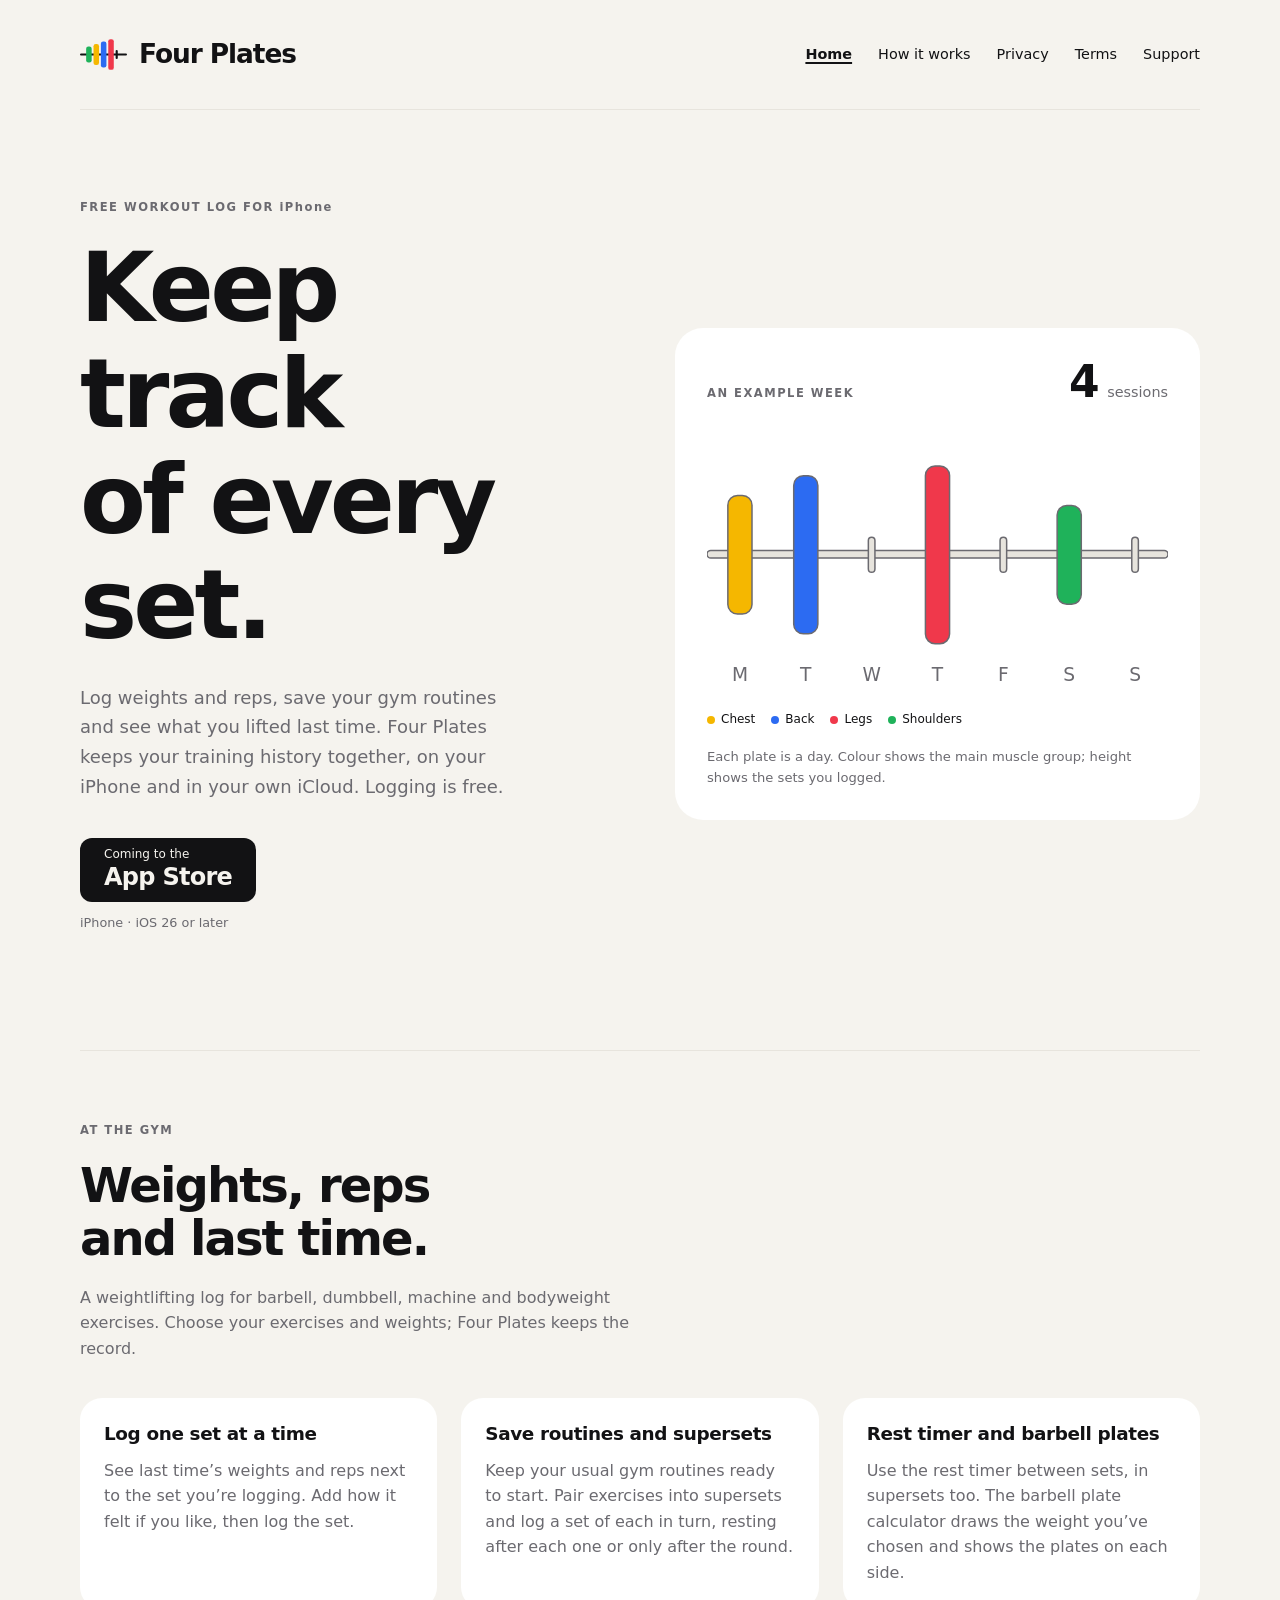
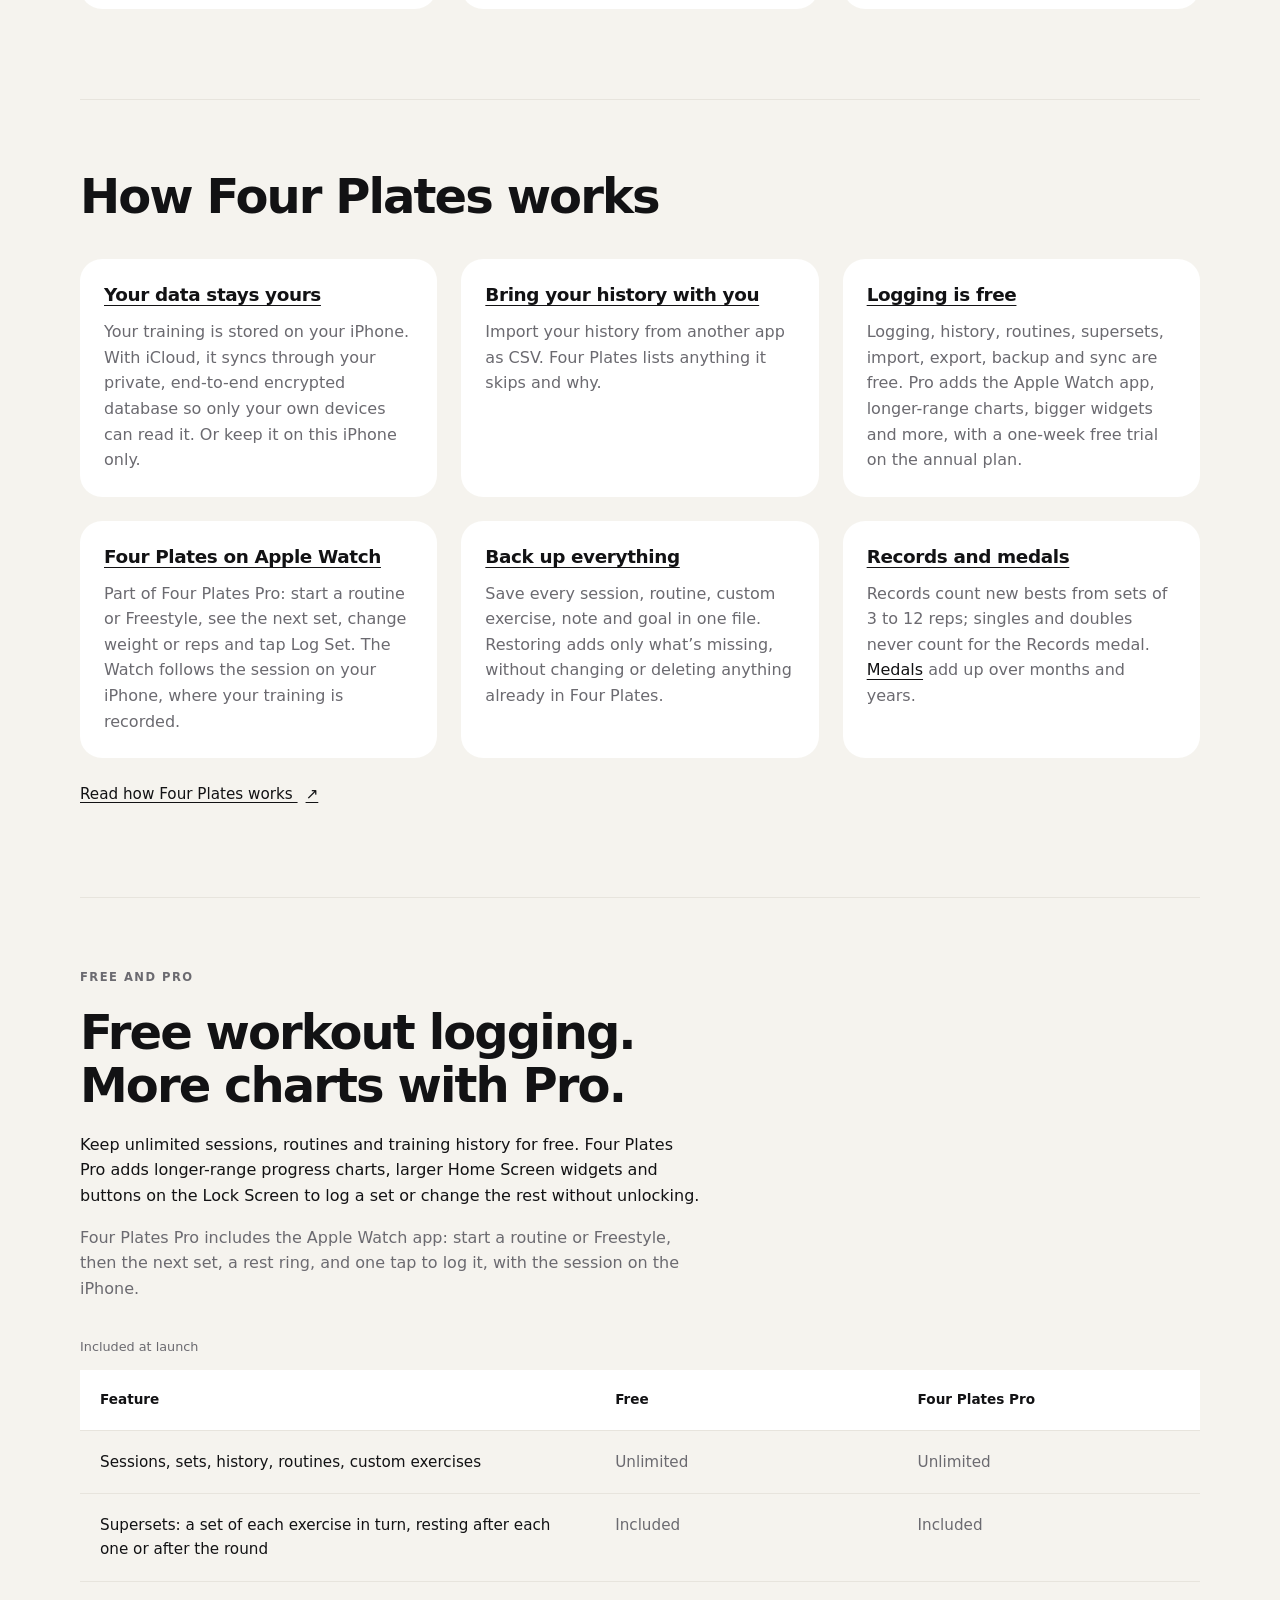
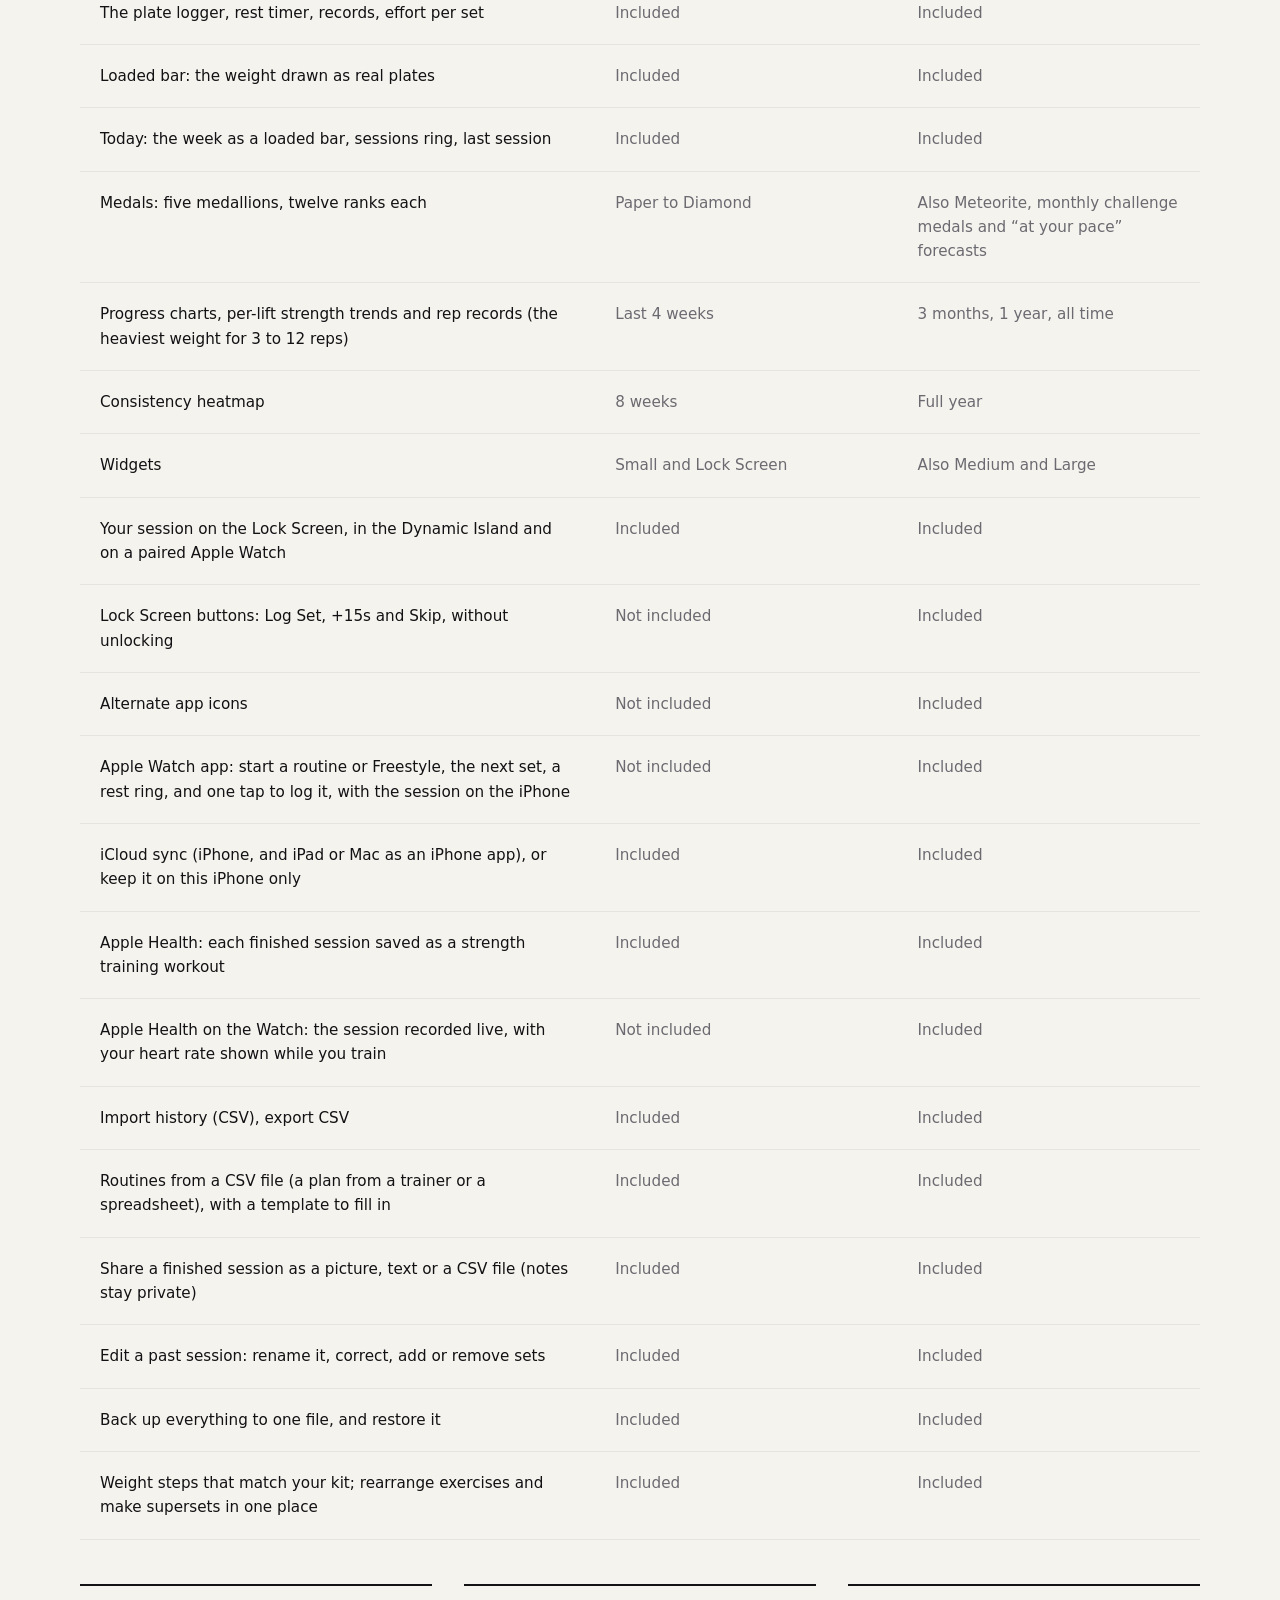
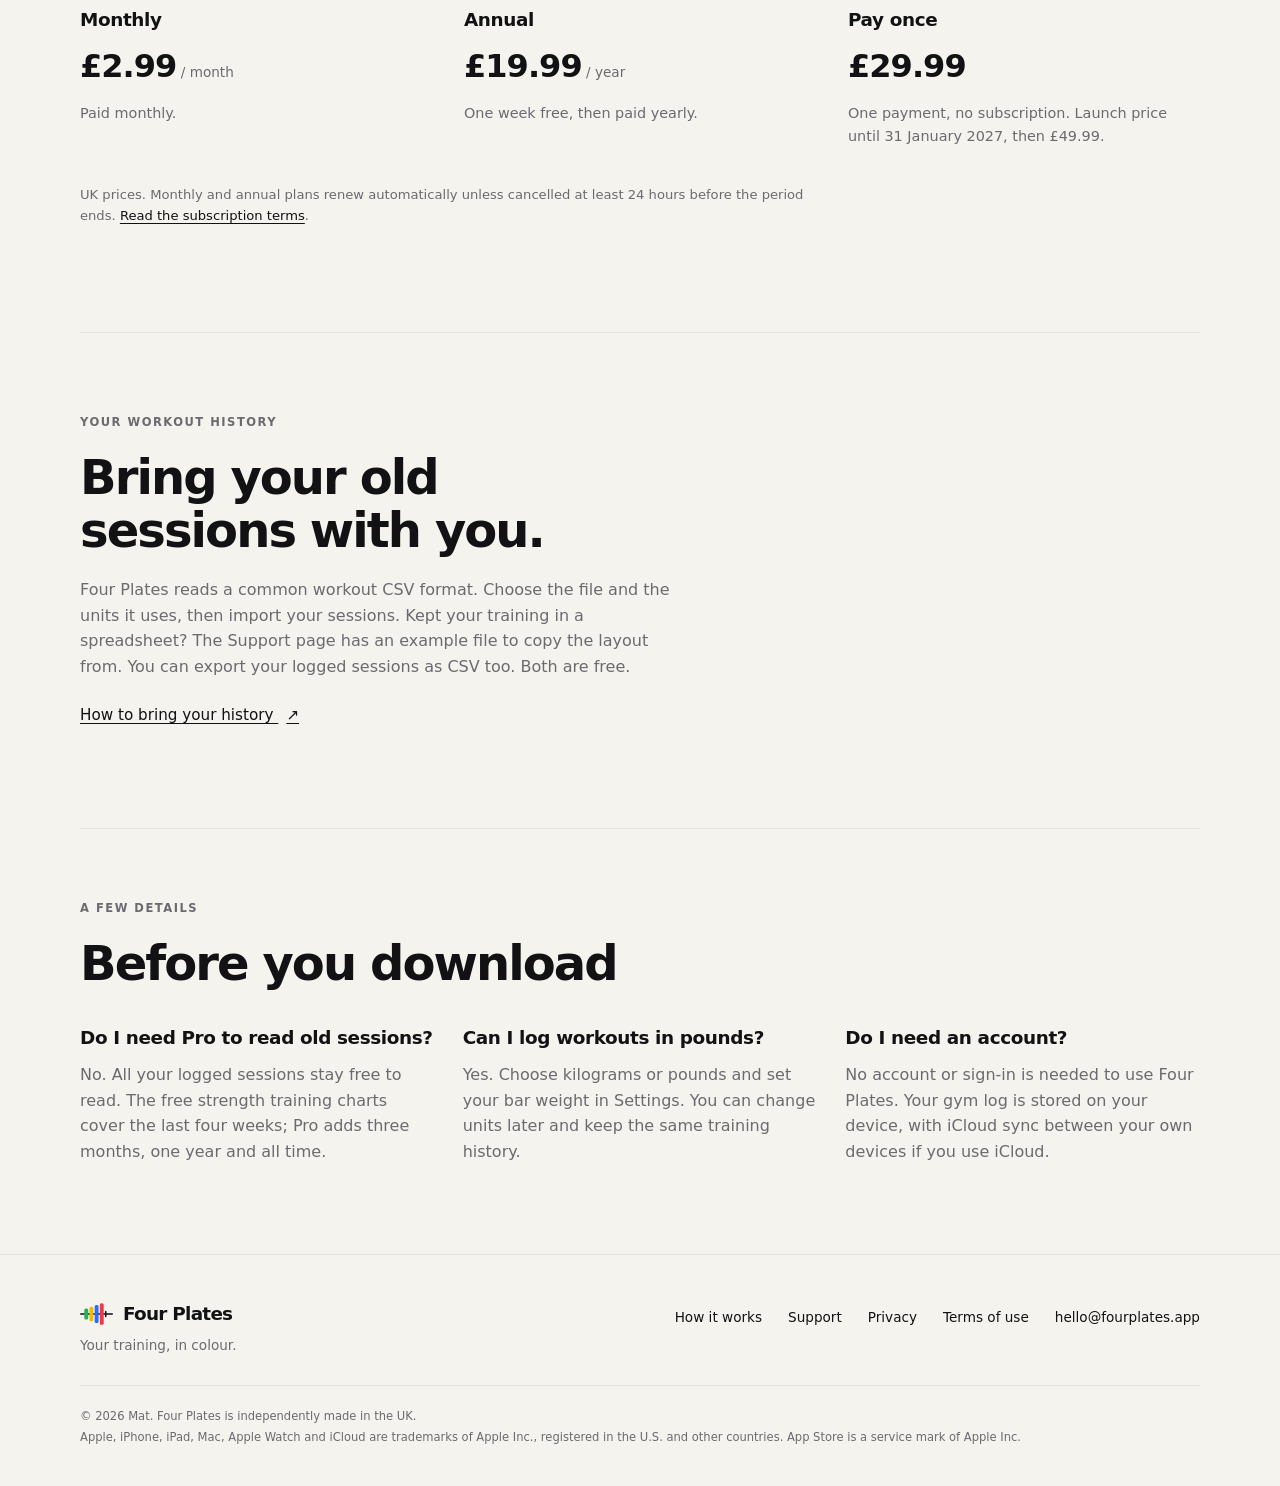
==== index.html @ 3d4c1da8 "Supersets, Share as Image, This iPhone Only and Apple Health, as the app now has them How it works c" ====
<!doctype html>
<html lang="en-GB">
<head>
  <meta charset="utf-8">
  <meta name="viewport" content="width=device-width, initial-scale=1">
  <meta name="color-scheme" content="light dark">
  <meta name="theme-color" content="#F5F3EE" media="(prefers-color-scheme: light)">
  <meta name="theme-color" content="#0B0B0D" media="(prefers-color-scheme: dark)">
  <title>Four Plates — Free workout log &amp; gym tracker for iPhone</title>
  <meta name="description" content="Log sets, reps and weights with Four Plates, a free gym workout tracker for iPhone. Save routines and training history, with a rest timer, supersets and iCloud sync.">
  <link rel="canonical" href="https://fourplates.app/">
  <link rel="icon" href="favicon.svg" type="image/svg+xml">
  <link rel="apple-touch-icon" href="apple-touch-icon.png">
  <link rel="stylesheet" href="style.css">
  <meta property="og:type" content="website">
  <meta property="og:site_name" content="Four Plates">
  <meta property="og:locale" content="en_GB">
  <meta property="og:title" content="Four Plates — Free workout log for iPhone">
  <meta property="og:description" content="Keep track of every set. Log weights and reps, save gym routines and see what you lifted last time.">
  <meta property="og:url" content="https://fourplates.app/">
  <meta property="og:image" content="https://fourplates.app/social-card.png">
  <meta property="og:image:width" content="1200">
  <meta property="og:image:height" content="630">
  <meta property="og:image:alt" content="The Four Plates mark, four coloured plates on a bar, above the words Four Plates: Your training, in colour.">
</head>
<body>
  <a class="skip-link" href="#main">Skip to content</a>
  <header class="site-header">
    <div class="shell">
      <a class="brand" href="./" aria-label="Four Plates home">
        <svg class="brand-mark" viewBox="0 0 153 100" aria-hidden="true">
          <rect class="sleeve" x="0" y="46.5" width="153" height="7" rx="3.5"/>
          <rect class="shoulders" x="20" y="24" width="18" height="52" rx="7.2"/>
          <rect class="chest" x="44" y="16" width="18" height="68" rx="7.2"/>
          <rect class="back" x="68" y="8" width="18" height="84" rx="7.2"/>
          <rect class="legs" x="92" y="0" width="18" height="100" rx="7.2"/>
          <rect class="sleeve" x="116" y="35" width="7" height="30" rx="3.5"/>
        </svg>
        <span>Four Plates</span>
      </a>
      <nav class="site-nav" aria-label="Main">
        <a href="./" aria-current="page">Home</a>
        <a href="how-it-works.html">How it works</a>
        <a href="privacy.html">Privacy</a>
        <a href="terms.html">Terms</a>
        <a href="support.html">Support</a>
      </nav>
    </div>
  </header>
  <main id="main" class="shell" tabindex="-1">
    <section class="hero" aria-labelledby="intro-title">
      <div class="hero-copy">
        <p class="eyebrow">Free workout log for <span class="product-name">iPhone</span></p>
        <h1 id="intro-title">Keep track<br>of every set.</h1>
        <p class="lede">Log weights and reps, save your gym routines and see what you lifted last time. Four Plates keeps your training history together, on your iPhone and in your own iCloud. Logging is free.</p>
        <!-- APP_STORE_LINK -->
        <div class="store-badge-placeholder" role="note" aria-label="App Store badge placeholder. Link to be added at launch.">
          <span>Coming to the</span>
          <strong>App Store</strong>
        </div>
        <p class="small">iPhone · iOS 26 or later</p>
      </div>
      <figure class="week-preview">
        <div class="week-heading">
          <p class="eyebrow">An example week</p>
          <p class="week-total"><strong>4</strong> sessions</p>
        </div>
        <svg class="week-bar" viewBox="0 0 420 210" role="img" aria-labelledby="week-title week-description">
          <title id="week-title">Four sessions, drawn as a loaded bar</title>
          <desc id="week-description">Monday: chest, yellow. Tuesday: back, blue. Thursday: legs, red. Saturday: shoulders, green. Taller plates represent more sets. Wednesday, Friday and Sunday have no session.</desc>
          <rect class="empty-plate" x="0" y="86" width="420" height="7" rx="3.5"/>
          <rect class="chest" x="19" y="36" width="22" height="108" rx="8.8"/>
          <rect class="back" x="79" y="18" width="22" height="144" rx="8.8"/>
          <rect class="empty-plate" x="147" y="74" width="6" height="32" rx="3"/>
          <rect class="legs" x="199" y="9" width="22" height="162" rx="8.8"/>
          <rect class="empty-plate" x="267" y="74" width="6" height="32" rx="3"/>
          <rect class="shoulders" x="319" y="45" width="22" height="90" rx="8.8"/>
          <rect class="empty-plate" x="387" y="74" width="6" height="32" rx="3"/>
          <g class="day-label" text-anchor="middle" aria-hidden="true">
            <text x="30" y="205">M</text><text x="90" y="205">T</text>
            <text x="150" y="205">W</text><text x="210" y="205">T</text>
            <text x="270" y="205">F</text><text x="330" y="205">S</text>
            <text x="390" y="205">S</text>
          </g>
        </svg>
        <ul class="muscle-key" aria-label="Muscle colours in this example">
          <li><span class="dot chest" aria-hidden="true"></span>Chest</li>
          <li><span class="dot back" aria-hidden="true"></span>Back</li>
          <li><span class="dot legs" aria-hidden="true"></span>Legs</li>
          <li><span class="dot shoulders" aria-hidden="true"></span>Shoulders</li>
        </ul>
        <figcaption>Each plate is a day. Colour shows the main muscle group; height shows the sets you logged.</figcaption>
      </figure>
    </section>

    <section class="logging-section" aria-labelledby="logging-title">
      <div class="section-intro">
        <p class="eyebrow">At the gym</p>
        <h2 id="logging-title">Weights, reps and last time.</h2>
        <p>A weightlifting log for barbell, dumbbell, machine and bodyweight exercises. Choose your exercises and weights; Four Plates keeps the record.</p>
      </div>
      <div class="feature-grid">
        <article>
          <h3>Log one set at a time</h3>
          <p>See last time’s weights and reps next to the set you’re logging. Add how it felt if you like, then log the set.</p>
        </article>
        <article>
          <h3>Save routines and supersets</h3>
          <p>Keep your usual gym routines ready to start. Pair exercises into supersets and log a set of each in turn, resting after each one or only after the round.</p>
        </article>
        <article>
          <h3>Rest timer and barbell plates</h3>
          <p>Use the rest timer between sets, in supersets too. The barbell plate calculator draws the weight you’ve chosen and shows the plates on each side.</p>
        </article>
      </div>
    </section>

    <section class="feature-section how-section" id="how-it-works" aria-labelledby="how-title">
      <div class="section-intro">
        <h2 id="how-title">How Four Plates works</h2>
      </div>
      <div class="feature-grid">
        <article>
          <h3><a href="how-it-works.html#your-data">Your data stays yours</a></h3>
          <p>Your training is stored on your iPhone. With iCloud, it syncs through your private, end-to-end encrypted database so only your own devices can read it. Or keep it on this iPhone only.</p>
        </article>
        <article>
          <h3><a href="how-it-works.html#importing-and-exporting">Bring your history with you</a></h3>
          <p>Import your history from another app as CSV. Four Plates lists anything it skips and why.</p>
        </article>
        <article>
          <h3><a href="how-it-works.html#four-plates-pro">Logging is free</a></h3>
          <p>Logging, history, routines, supersets, import, export, backup and sync are free. Pro adds the Apple Watch app, longer-range charts, bigger widgets and more, with a one-week free trial on the annual plan.</p>
        </article>
        <article>
          <h3><a href="how-it-works.html#apple-watch">Four Plates on Apple Watch</a></h3>
          <p>Part of Four Plates Pro: start a routine or Freestyle, see the next set, change weight or reps and tap Log Set. The Watch follows the session on your iPhone, where your training is recorded.</p>
        </article>
        <article>
          <h3><a href="how-it-works.html#backing-up">Back up everything</a></h3>
          <p>Save every session, routine, custom exercise, note and goal in one file. Restoring adds only what’s missing, without changing or deleting anything already in Four Plates.</p>
        </article>
        <article>
          <h3><a href="how-it-works.html#records">Records and medals</a></h3>
          <p>Records count new bests from sets of 3 to 12 reps; singles and doubles never count for the Records medal. <a href="how-it-works.html#medals">Medals</a> add up over months and years.</p>
        </article>
      </div>
      <a class="text-link" href="how-it-works.html">Read how Four Plates works <span aria-hidden="true">↗</span></a>
    </section>

    <section class="feature-section" id="free-and-pro" aria-labelledby="free-title">
      <div class="section-intro">
        <p class="eyebrow">Free and Pro</p>
        <h2 id="free-title">Free workout logging.<br>More charts with Pro.</h2>
        <p>Keep unlimited sessions, routines and training history for free. Four Plates Pro adds longer-range progress charts, larger Home Screen widgets and buttons on the Lock Screen to log a set or change the rest without unlocking.</p>
        <p>Four Plates Pro includes the Apple Watch app: start a routine or Freestyle, then the next set, a rest ring, and one tap to log it, with the session on the iPhone.</p>
      </div>
      <table class="comparison">
        <caption>Included at launch</caption>
        <colgroup><col class="feature-column"><col><col></colgroup>
        <thead><tr><th scope="col">Feature</th><th scope="col">Free</th><th scope="col">Four Plates Pro</th></tr></thead>
        <tbody>
          <tr><th scope="row">Sessions, sets, history, routines, custom exercises</th><td>Unlimited</td><td>Unlimited</td></tr>
          <tr><th scope="row">Supersets: a set of each exercise in turn, resting after each one or after the round</th><td>Included</td><td>Included</td></tr>
          <tr><th scope="row">The plate logger, rest timer, records, effort per set</th><td>Included</td><td>Included</td></tr>
          <tr><th scope="row">Loaded bar: the weight drawn as real plates</th><td>Included</td><td>Included</td></tr>
          <tr><th scope="row">Today: the week as a loaded bar, sessions ring, last session</th><td>Included</td><td>Included</td></tr>
          <tr><th scope="row">Medals: five medallions, twelve ranks each</th><td>Paper to Diamond</td><td>Also Meteorite, monthly challenge medals and “at your pace” forecasts</td></tr>
          <tr><th scope="row">Progress charts, per-lift strength trends and rep records (the heaviest weight for 3 to 12 reps)</th><td>Last 4 weeks</td><td>3 months, 1 year, all time</td></tr>
          <tr><th scope="row">Consistency heatmap</th><td>8 weeks</td><td>Full year</td></tr>
          <tr><th scope="row">Widgets</th><td>Small and Lock Screen</td><td>Also Medium and Large</td></tr>
          <tr><th scope="row">Your session on the Lock Screen, in the Dynamic Island and on a paired Apple Watch</th><td>Included</td><td>Included</td></tr>
          <tr><th scope="row">Lock Screen buttons: Log Set, +15s and Skip, without unlocking</th><td>Not included</td><td>Included</td></tr>
          <tr><th scope="row">Alternate app icons</th><td>Not included</td><td>Included</td></tr>
          <tr><th scope="row">Apple Watch app: start a routine or Freestyle, the next set, a rest ring, and one tap to log it, with the session on the iPhone</th><td>Not included</td><td>Included</td></tr>
          <tr><th scope="row">iCloud sync (iPhone, and iPad or Mac as an iPhone app), or keep it on this iPhone only</th><td>Included</td><td>Included</td></tr>
          <tr><th scope="row">Apple Health: each finished session saved as a strength training workout</th><td>Included</td><td>Included</td></tr>
          <tr><th scope="row">Apple Health on the Watch: the session recorded live, with your heart rate shown while you train</th><td>Not included</td><td>Included</td></tr>
          <tr><th scope="row">Import history (CSV), export CSV</th><td>Included</td><td>Included</td></tr>
          <tr><th scope="row">Routines from a CSV file (a plan from a trainer or a spreadsheet), with a template to fill in</th><td>Included</td><td>Included</td></tr>
          <tr><th scope="row">Share a finished session as a picture, text or a CSV file (notes stay private)</th><td>Included</td><td>Included</td></tr>
          <tr><th scope="row">Edit a past session: rename it, correct, add or remove sets</th><td>Included</td><td>Included</td></tr>
          <tr><th scope="row">Back up everything to one file, and restore it</th><td>Included</td><td>Included</td></tr>
          <tr><th scope="row">Weight steps that match your kit; rearrange exercises and make supersets in one place</th><td>Included</td><td>Included</td></tr>
        </tbody>
      </table>
      <div class="pricing" role="group" aria-label="Four Plates Pro prices in the UK">
        <div><h3>Monthly</h3><p class="price">£2.99<span> / month</span></p><p>Paid monthly.</p></div>
        <div><h3>Annual</h3><p class="price">£19.99<span> / year</span></p><p>One week free, then paid yearly.</p></div>
        <div><h3>Pay once</h3><p class="price">£29.99</p><p>One payment, no subscription. Launch price until 31 January 2027, then £49.99.</p></div>
      </div>
      <p class="pricing-note">UK prices. Monthly and annual plans renew automatically unless cancelled at least 24 hours before the period ends. <a href="terms.html#subscriptions">Read the subscription terms</a>.</p>
    </section>

    <section class="switch-section" aria-labelledby="switch-title">
      <p class="eyebrow">Your workout history</p>
      <h2 id="switch-title">Bring your old sessions with you.</h2>
      <p>Four Plates reads a common workout CSV format. Choose the file and the units it uses, then import your sessions. Kept your training in a spreadsheet? The Support page has an example file to copy the layout from. You can export your logged sessions as CSV too. Both are free.</p>
      <a class="text-link" href="support.html#importing">How to bring your history <span aria-hidden="true">↗</span></a>
    </section>
    <section class="questions-section" aria-labelledby="questions-title">
      <div class="section-intro">
        <p class="eyebrow">A few details</p>
        <h2 id="questions-title">Before you download</h2>
      </div>
      <div class="questions">
        <article>
          <h3>Do I need Pro to read old sessions?</h3>
          <p>No. All your logged sessions stay free to read. The free strength training charts cover the last four weeks; Pro adds three months, one year and all time.</p>
        </article>
        <article>
          <h3>Can I log workouts in pounds?</h3>
          <p>Yes. Choose kilograms or pounds and set your bar weight in Settings. You can change units later and keep the same training history.</p>
        </article>
        <article>
          <h3>Do I need an account?</h3>
          <p>No account or sign-in is needed to use Four Plates. Your gym log is stored on your device, with iCloud sync between your own devices if you use iCloud.</p>
        </article>
      </div>
    </section>
  </main>
  <footer class="site-footer">
    <div class="shell">
      <div class="footer-brand">
        <a class="brand" href="./" aria-label="Four Plates home">
          <svg class="brand-mark" viewBox="0 0 153 100" aria-hidden="true">
            <rect class="sleeve" x="0" y="46.5" width="153" height="7" rx="3.5"/>
            <rect class="shoulders" x="20" y="24" width="18" height="52" rx="7.2"/>
            <rect class="chest" x="44" y="16" width="18" height="68" rx="7.2"/>
            <rect class="back" x="68" y="8" width="18" height="84" rx="7.2"/>
            <rect class="legs" x="92" y="0" width="18" height="100" rx="7.2"/>
            <rect class="sleeve" x="116" y="35" width="7" height="30" rx="3.5"/>
          </svg>
          <span>Four Plates</span>
        </a>
        <p>Your training, in colour.</p>
      </div>
      <nav aria-label="Footer">
        <a href="how-it-works.html">How it works</a>
        <a href="support.html">Support</a>
        <a href="privacy.html">Privacy</a>
        <a href="terms.html">Terms of use</a>
        <a href="mailto:hello@fourplates.app">hello@fourplates.app</a>
      </nav>
      <div class="credits">
        <p>© 2026 Mat. Four Plates is independently made in the UK.</p>
        <p>Apple, iPhone, iPad, Mac, Apple Watch and iCloud are trademarks of Apple Inc., registered in the U.S. and other countries. App Store is a service mark of Apple Inc.</p>
      </div>
    </div>
  </footer>
</body>
</html>
---- style.css ----
:root {
  color-scheme: light dark;
  --canvas: #F5F3EE;
  --card: #FFFFFF;
  --ink: #121214;
  --inkSecondary: #6B6A70;
  --hairline: #E7E4DD;
  --legs: #F0384B;
  --back: #2C6BF2;
  --chest: #F5B700;
  --shoulders: #1FB25A;
  --arms: #8A4DF0;
  --core: #FF7A1A;
  --other: #8E8C93;
  --body-font: -apple-system, BlinkMacSystemFont, system-ui, sans-serif;
  /* Big numbers are rounded, as in the app (docs/brand.md § Type). */
  --number-font: ui-rounded, -apple-system, BlinkMacSystemFont, system-ui, sans-serif;
}

@media (prefers-color-scheme: dark) {
  :root {
    --canvas: #0B0B0D;
    --card: #18181B;
    --ink: #F5F3EE;
    --inkSecondary: #9B9AA1;
    --hairline: #2A2A2F;
    --legs: #FF4D5E;
    --back: #4C86FF;
    --chest: #FFC933;
    --shoulders: #34D17A;
    --arms: #A274FF;
    --core: #FF9142;
    --other: #77767C;
  }
}

* { box-sizing: border-box; }
html { scroll-padding-top: 1.5rem; background: var(--canvas); }
body { margin: 0; background: var(--canvas); color: var(--ink); font-family: var(--body-font); font-size: 1rem; line-height: 1.6; text-size-adjust: 100%; }
a { color: var(--ink); text-underline-offset: 0.22em; text-decoration-thickness: 1px; }
a:hover { text-decoration-thickness: 2px; }
a:focus-visible { outline: 2px solid var(--ink); outline-offset: 5px; border-radius: 2px; }
p { margin: 0 0 1rem; }
h1, h2, h3 { line-height: 1.1; letter-spacing: -0.04em; text-wrap: balance; }
h1 { margin: 0 0 1.5rem; font-size: clamp(3rem, 7.5vw, 6.1rem); font-weight: 760; }
h2 { margin: 0 0 1.25rem; font-size: clamp(2rem, 3.8vw, 3rem); font-weight: 720; }
h3 { font-size: 1.15rem; letter-spacing: -0.02em; }
.shell { width: min(1120px, calc(100% - 80px)); margin-inline: auto; }
.skip-link { position: absolute; top: 0.75rem; left: 1rem; padding: 0.6rem 1rem; z-index: 10; background: var(--ink); color: var(--canvas); opacity: 0; pointer-events: none; }
.skip-link:focus { opacity: 1; pointer-events: auto; }
.site-header > .shell { min-height: 110px; display: flex; align-items: center; justify-content: space-between; gap: 1rem; border-bottom: 1px solid var(--hairline); }
.brand { display: inline-flex; align-items: center; gap: 12px; font-size: 1.65rem; font-weight: 750; letter-spacing: -0.04em; text-decoration: none; }
.brand-mark { display: block; width: 47px; height: 31px; }
.site-nav, .site-footer nav { display: flex; align-items: center; gap: 26px; flex-wrap: wrap; }
.site-nav a { padding-block: 10px; font-size: 0.9rem; text-decoration: none; }
.site-nav a:hover { text-decoration: underline; text-decoration-thickness: 1px; }
.site-nav a[aria-current="page"] { text-decoration: underline; text-decoration-thickness: 2px; font-weight: 650; }
/* Apple asks for iPhone never to be set in capitals, so uppercase labels leave it alone. */
.product-name { text-transform: none; }
.hero { display: grid; grid-template-columns: 1fr 1fr; align-items: center; gap: 70px; padding-block: 88px 100px; }
.eyebrow { margin-bottom: 1.25rem; color: var(--inkSecondary); font-size: 0.72rem; font-weight: 650; letter-spacing: 0.13em; text-transform: uppercase; }
.lede { font-size: 1.125rem; line-height: 1.65; color: var(--inkSecondary); }
.hero-copy .lede { max-width: 440px; }
.small { margin-top: 0.7rem; color: var(--inkSecondary); font-size: 0.8rem; }
.store-badge-placeholder { display: inline-flex; flex-direction: column; padding: 10px 24px 12px; margin-top: 1.25rem; color: var(--canvas); background: var(--ink); border-radius: 12px; line-height: 1.1; }
.store-badge-placeholder span { font-size: 0.75rem; margin-bottom: 3px; }
.store-badge-placeholder strong { font-size: 1.5rem; font-weight: 600; letter-spacing: -0.03em; }
.week-preview { margin: 0; padding: 32px; background: var(--card); border-radius: 28px; }
.week-heading { display: flex; align-items: baseline; justify-content: space-between; gap: 12px; }
.week-heading .eyebrow { margin: 0; }
.week-total { white-space: nowrap; font-size: 0.9rem; color: var(--inkSecondary); }
.week-total strong { font-family: var(--number-font); font-size: 2.75rem; color: var(--ink); font-weight: 800; margin-right: 3px; line-height: 1; }
.week-bar { display: block; width: 100%; height: auto; margin-block: 36px 24px; }
.week-bar rect { stroke: var(--inkSecondary); stroke-width: 1.5; vector-effect: non-scaling-stroke; }
.sleeve { fill: var(--ink); }
.empty-plate { fill: var(--hairline); }
.legs { fill: var(--legs); background: var(--legs); }
.back { fill: var(--back); background: var(--back); }
.chest { fill: var(--chest); background: var(--chest); }
.shoulders { fill: var(--shoulders); background: var(--shoulders); }
.day-label { fill: var(--inkSecondary); font-size: 17px; font-family: var(--body-font); }
.muscle-key { list-style: none; padding: 0; margin: 0 0 18px; display: flex; gap: 10px 16px; flex-wrap: wrap; font-size: 0.75rem; }
.muscle-key li { display: flex; gap: 6px; align-items: center; }
.dot { width: 8px; height: 8px; border-radius: 50%; flex: 0 0 auto; }
figcaption { font-size: 0.82rem; line-height: 1.55; color: var(--inkSecondary); }
.feature-section { padding-block: 70px 90px; border-top: 1px solid var(--hairline); }
.section-intro { max-width: 620px; margin-bottom: 36px; }
.section-intro > p:last-child, .switch-section > p:not(.eyebrow) { color: var(--inkSecondary); max-width: 600px; }
.comparison { border-collapse: collapse; table-layout: fixed; width: 100%; font-size: 0.95rem; }
.comparison caption { color: var(--inkSecondary); font-size: 0.8rem; text-align: left; margin-bottom: 12px; }
.comparison .feature-column { width: 46%; }
.comparison th, .comparison td { padding: 19px 20px; border-bottom: 1px solid var(--hairline); text-align: left; vertical-align: top; overflow-wrap: break-word; }
.comparison thead { background: var(--card); }
.comparison thead th { font-size: 0.85rem; }
.comparison tbody th { font-weight: 500; }
.comparison td { color: var(--inkSecondary); }
.pricing { display: grid; grid-template-columns: repeat(3, 1fr); gap: 32px; padding-top: 44px; }
.pricing > div { border-top: 2px solid var(--ink); padding-top: 8px; }
.pricing h3 { margin-block: 16px; }
.price { font-family: var(--number-font); font-size: 2rem; font-weight: 750; letter-spacing: -0.03em; line-height: 1.25; }
.price span { font-family: var(--body-font); font-size: 0.85rem; letter-spacing: 0; font-weight: 400; color: var(--inkSecondary); }
.pricing > div > p:last-child { color: var(--inkSecondary); font-size: 0.9rem; }
.pricing-note { color: var(--inkSecondary); font-size: 0.82rem; margin-top: 20px; max-width: 740px; }
.switch-section { padding-block: 80px 100px; border-top: 1px solid var(--hairline); }
.switch-section h2 { max-width: 800px; }
.text-link { display: inline-block; font-size: 0.95rem; margin-top: 8px; }
.text-link span { padding-left: 8px; }
.document { max-width: 760px; padding-block: 72px 90px; }
.document h1 { font-size: clamp(2.6rem, 6vw, 4.2rem); }
.document .lede { margin-bottom: 48px; }
.document section { margin-block: 42px; }
.document h2 { font-size: clamp(1.4rem, 3vw, 1.8rem); letter-spacing: -0.025em; margin-bottom: 18px; }
.document h3 { font-size: 1.1rem; }
.document li { margin-bottom: 10px; }
.document ul, .document ol { padding-left: 1.4rem; }
.contents { margin-block: 8px 56px; padding: 24px 28px; background: var(--card); border-radius: 22px; }
.contents .eyebrow { margin-bottom: 12px; }
.document .contents ol { list-style: none; margin: 0; padding: 0; columns: 2; column-gap: 32px; }
.document .contents li { margin: 0; break-inside: avoid; }
.contents a { display: block; padding-block: 5px; font-size: 0.92rem; line-height: 1.4; text-decoration: none; }
.contents a:hover { text-decoration: underline; }
.notice { padding: 28px; border: 1px solid var(--inkSecondary); border-radius: 20px; background: var(--card); }
.notice p:last-child { margin-bottom: 0; }
.placeholder { padding: 16px 20px; border: 1px dashed var(--inkSecondary); border-radius: 12px; color: var(--inkSecondary); overflow-wrap: anywhere; }
.site-footer { border-top: 1px solid var(--hairline); }
.site-footer > .shell { display: grid; grid-template-columns: auto 1fr; align-items: start; gap: 28px 40px; padding-block: 44px 40px; font-size: 0.85rem; }
.site-footer p { margin: 0; color: var(--inkSecondary); }
.footer-brand { display: flex; flex-direction: column; gap: 6px; }
.footer-brand .brand { gap: 10px; font-size: 1.15rem; }
.footer-brand .brand-mark { width: 33px; height: 22px; }
.site-footer nav { justify-content: flex-end; gap: 6px 26px; }
.site-footer nav a { padding-block: 8px; text-decoration: none; }
.site-footer nav a:hover, .site-footer nav a[aria-current="page"] { text-decoration: underline; }
.site-footer .credits { grid-column: 1 / -1; padding-top: 22px; border-top: 1px solid var(--hairline); font-size: 0.72rem; line-height: 1.5; }
.site-footer .credits p + p { margin-top: 4px; }

@media (max-width: 850px) {
  .hero { gap: 32px; padding-block: 60px 70px; }
  .week-preview { padding: 24px; }
  .week-heading { align-items: flex-start; flex-direction: column; gap: 10px; }
  .week-total { margin: 0; }
  .pricing { gap: 20px; }
  .price { font-size: 1.7rem; }
}

@media (max-width: 620px) {
  .shell { width: calc(100% - 40px); }
  .site-header > .shell { align-items: flex-start; justify-content: center; flex-direction: column; gap: 8px; padding-block: 22px 12px; }
  .site-nav { gap: 22px; width: 100%; justify-content: space-between; }
  .site-nav a { font-size: 0.8rem; }
  .hero { grid-template-columns: 1fr; gap: 36px; padding-block: 44px 60px; }
  h1 { font-size: clamp(3rem, 11.8vw, 4.4rem); }
  .hero-copy .lede { max-width: none; }
  .lede { font-size: 1rem; }
  .week-heading { flex-direction: row; align-items: baseline; }
  .week-heading .eyebrow { white-space: nowrap; }
  .week-total { font-size: 0.8rem; }
  .week-total strong { font-size: 2.2rem; }
  .week-preview { padding: 22px; border-radius: 22px; }
  .week-bar { margin-block: 28px 20px; }
  .day-label { font-size: 24px; }
  .feature-section, .switch-section { padding-block: 48px 56px; }
  .comparison { font-size: 0.78rem; }
  .comparison .feature-column { width: 40%; }
  .comparison th, .comparison td { padding: 14px 8px; }
  .comparison th:first-child { padding-left: 0; }
  .comparison thead th { font-size: 0.72rem; }
  .comparison tbody th { font-weight: 550; }
  .pricing { grid-template-columns: 1fr; gap: 16px; padding-top: 30px; }
  .pricing h3 { margin-block: 12px; }
  .price { font-size: 2rem; }
  .document { padding-block: 44px 56px; }
  .document .lede { margin-bottom: 32px; }
  .notice { padding: 22px; }
  .contents { padding: 20px 22px; margin-bottom: 40px; }
  .document .contents ol { columns: 1; }
  .site-footer > .shell { grid-template-columns: 1fr; gap: 18px; padding-block: 32px 28px; }
  .site-footer nav { justify-content: flex-start; gap: 0 22px; }
  .site-footer .credits { padding-top: 18px; }
}

/* Product copy sections share the site’s type, ink and card colours. */
.logging-section, .questions-section { padding-block: 70px 90px; border-top: 1px solid var(--hairline); }
.feature-grid { display: grid; grid-template-columns: repeat(3, minmax(0, 1fr)); gap: 24px; }
.feature-grid article { padding: 24px; background: var(--card); border-radius: 22px; }
.feature-grid h3, .questions h3 { margin: 0 0 12px; line-height: 1.3; }
.feature-grid p, .questions p { color: var(--inkSecondary); margin: 0; }
.questions { display: grid; grid-template-columns: repeat(3, minmax(0, 1fr)); gap: 28px; }
@media (max-width: 850px) {
  .feature-grid, .questions { grid-template-columns: 1fr; gap: 20px; }
}
@media (max-width: 620px) {
  .logging-section, .questions-section { padding-block: 48px 56px; }
  .feature-grid article { padding: 22px; }
}

.how-section > .text-link { margin-top: 24px; }
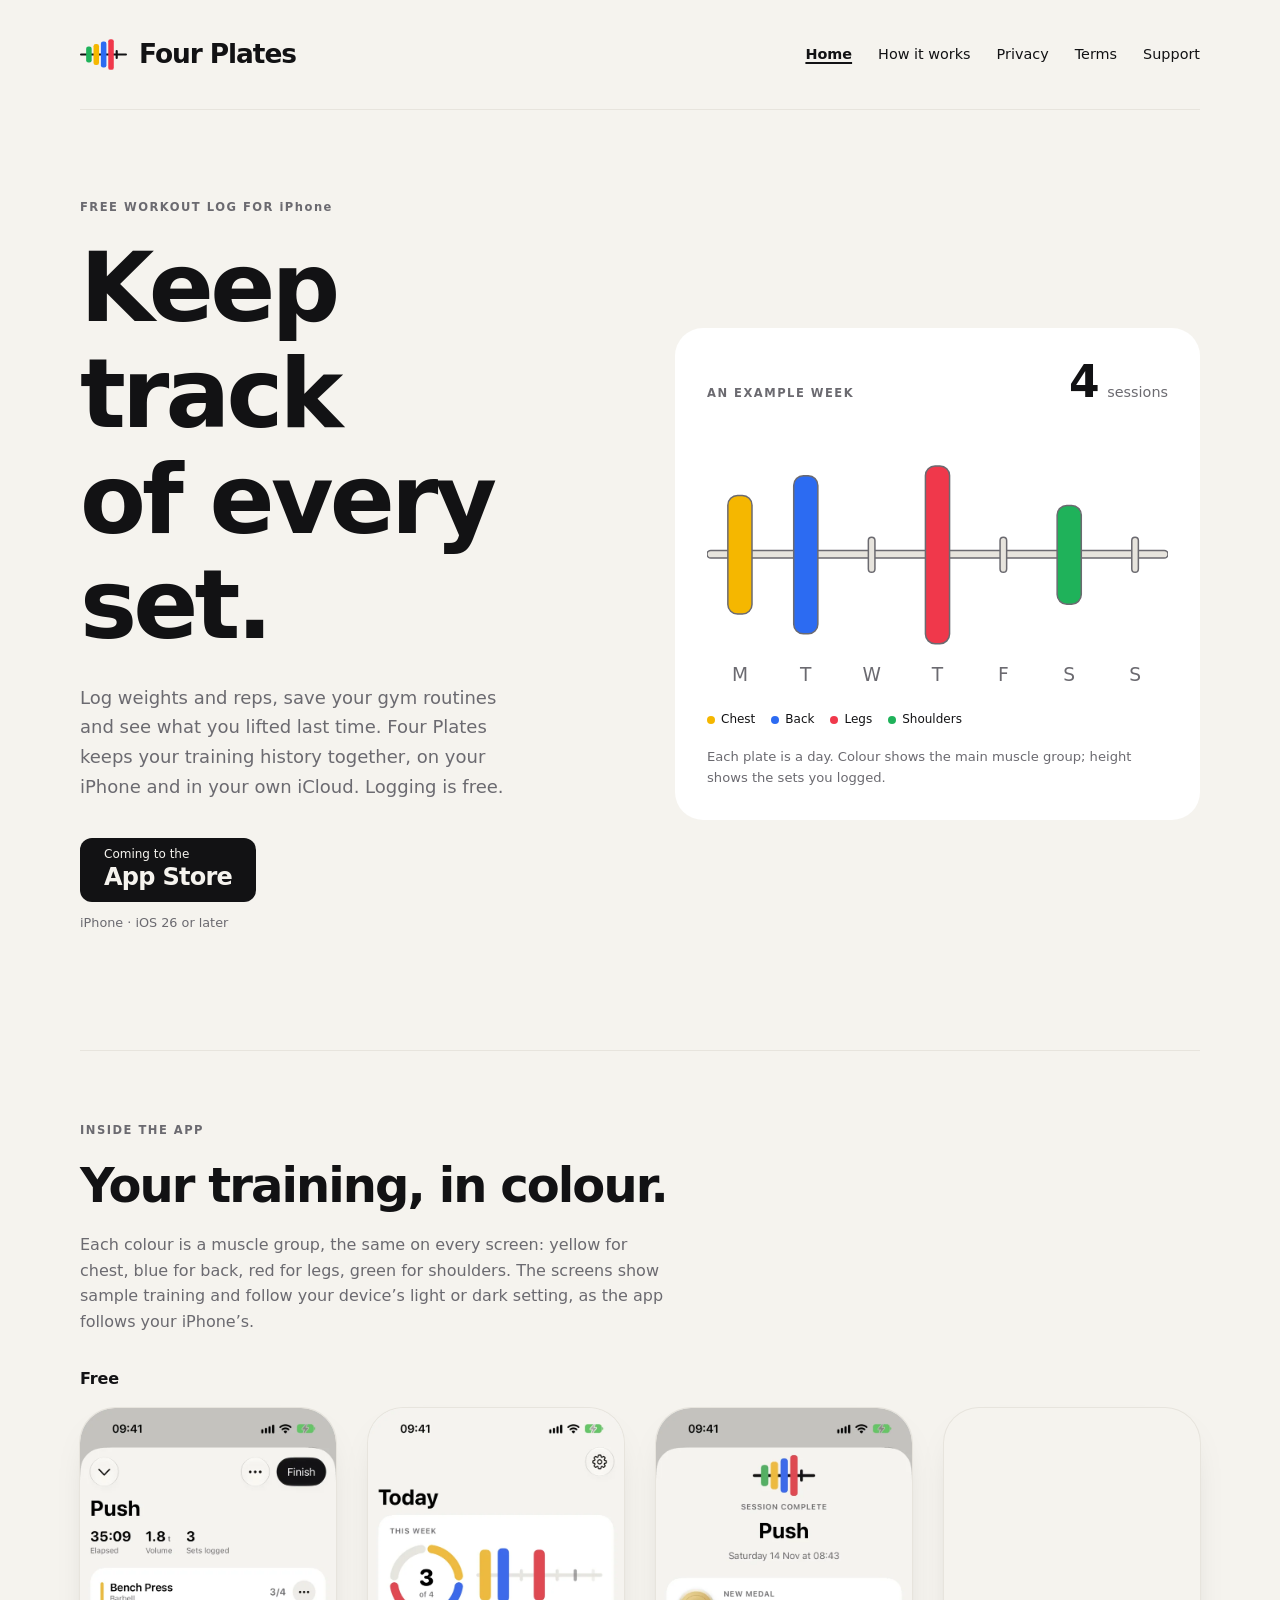
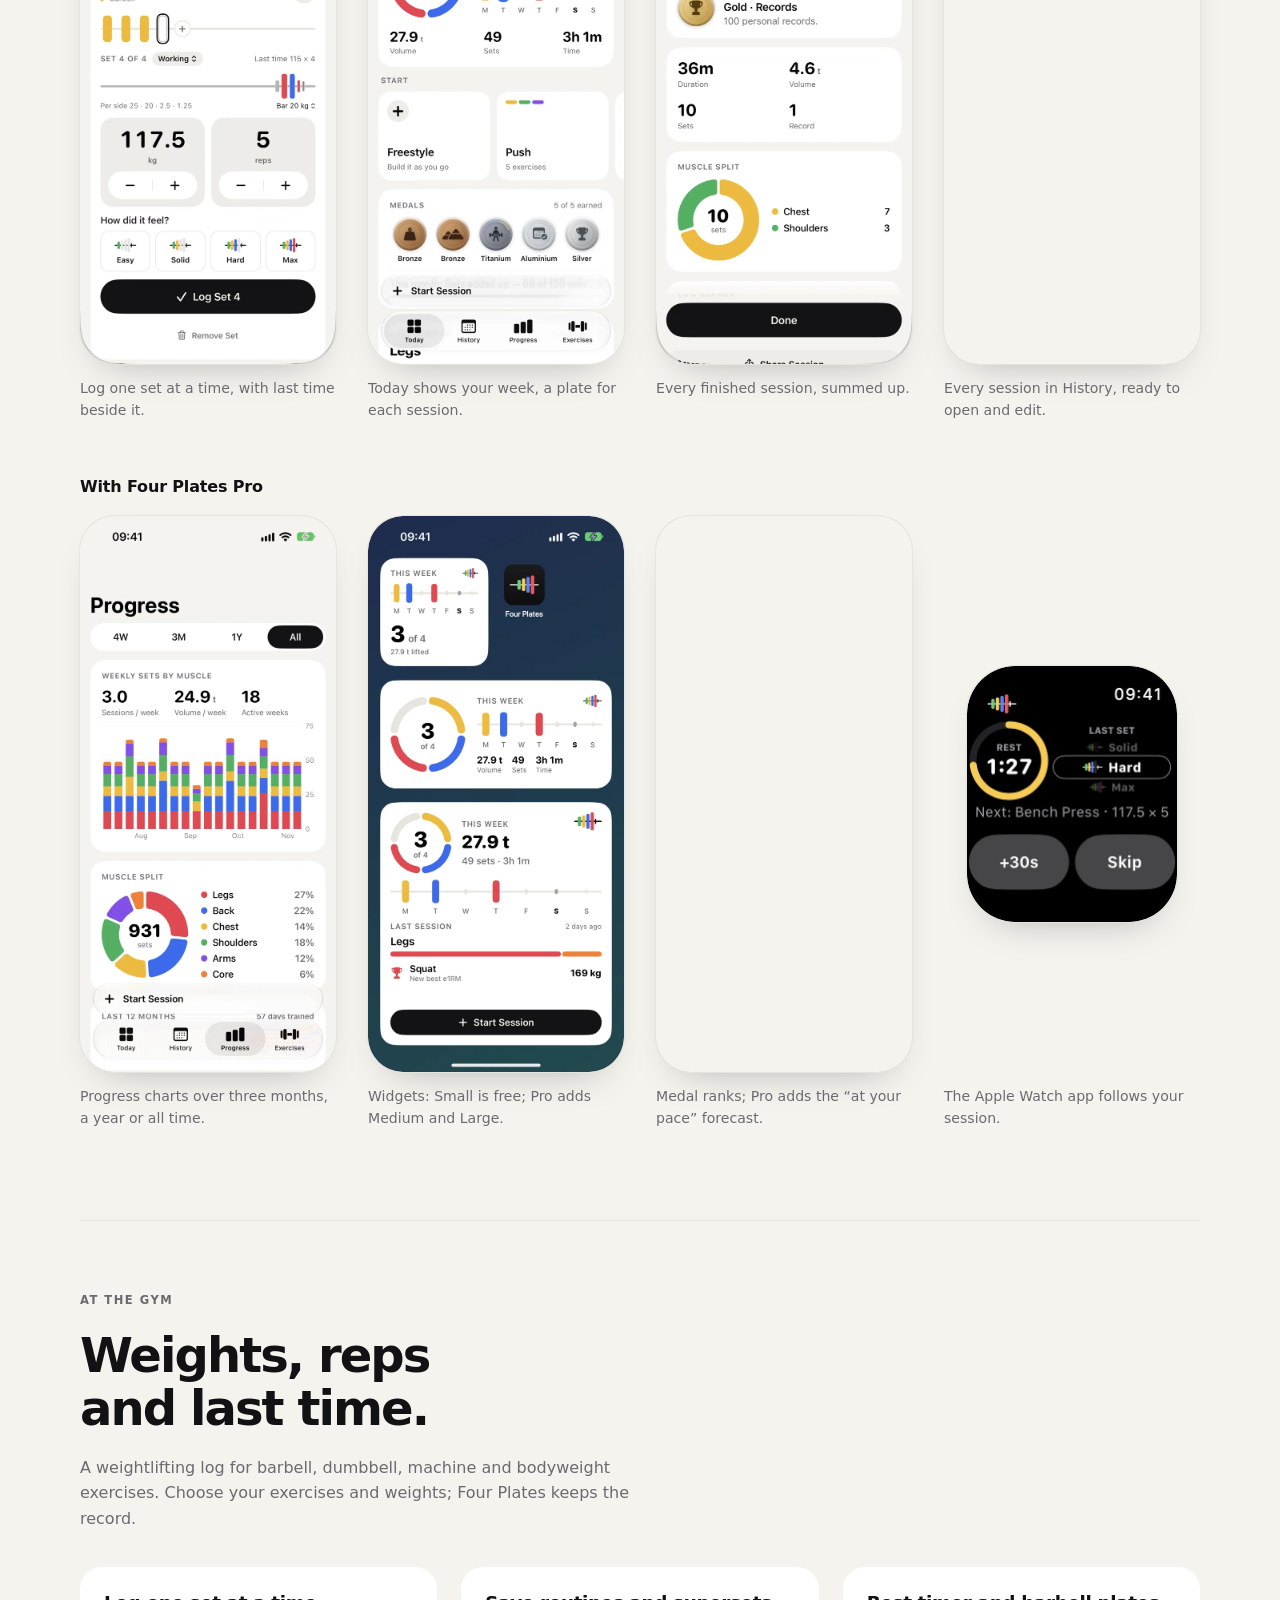
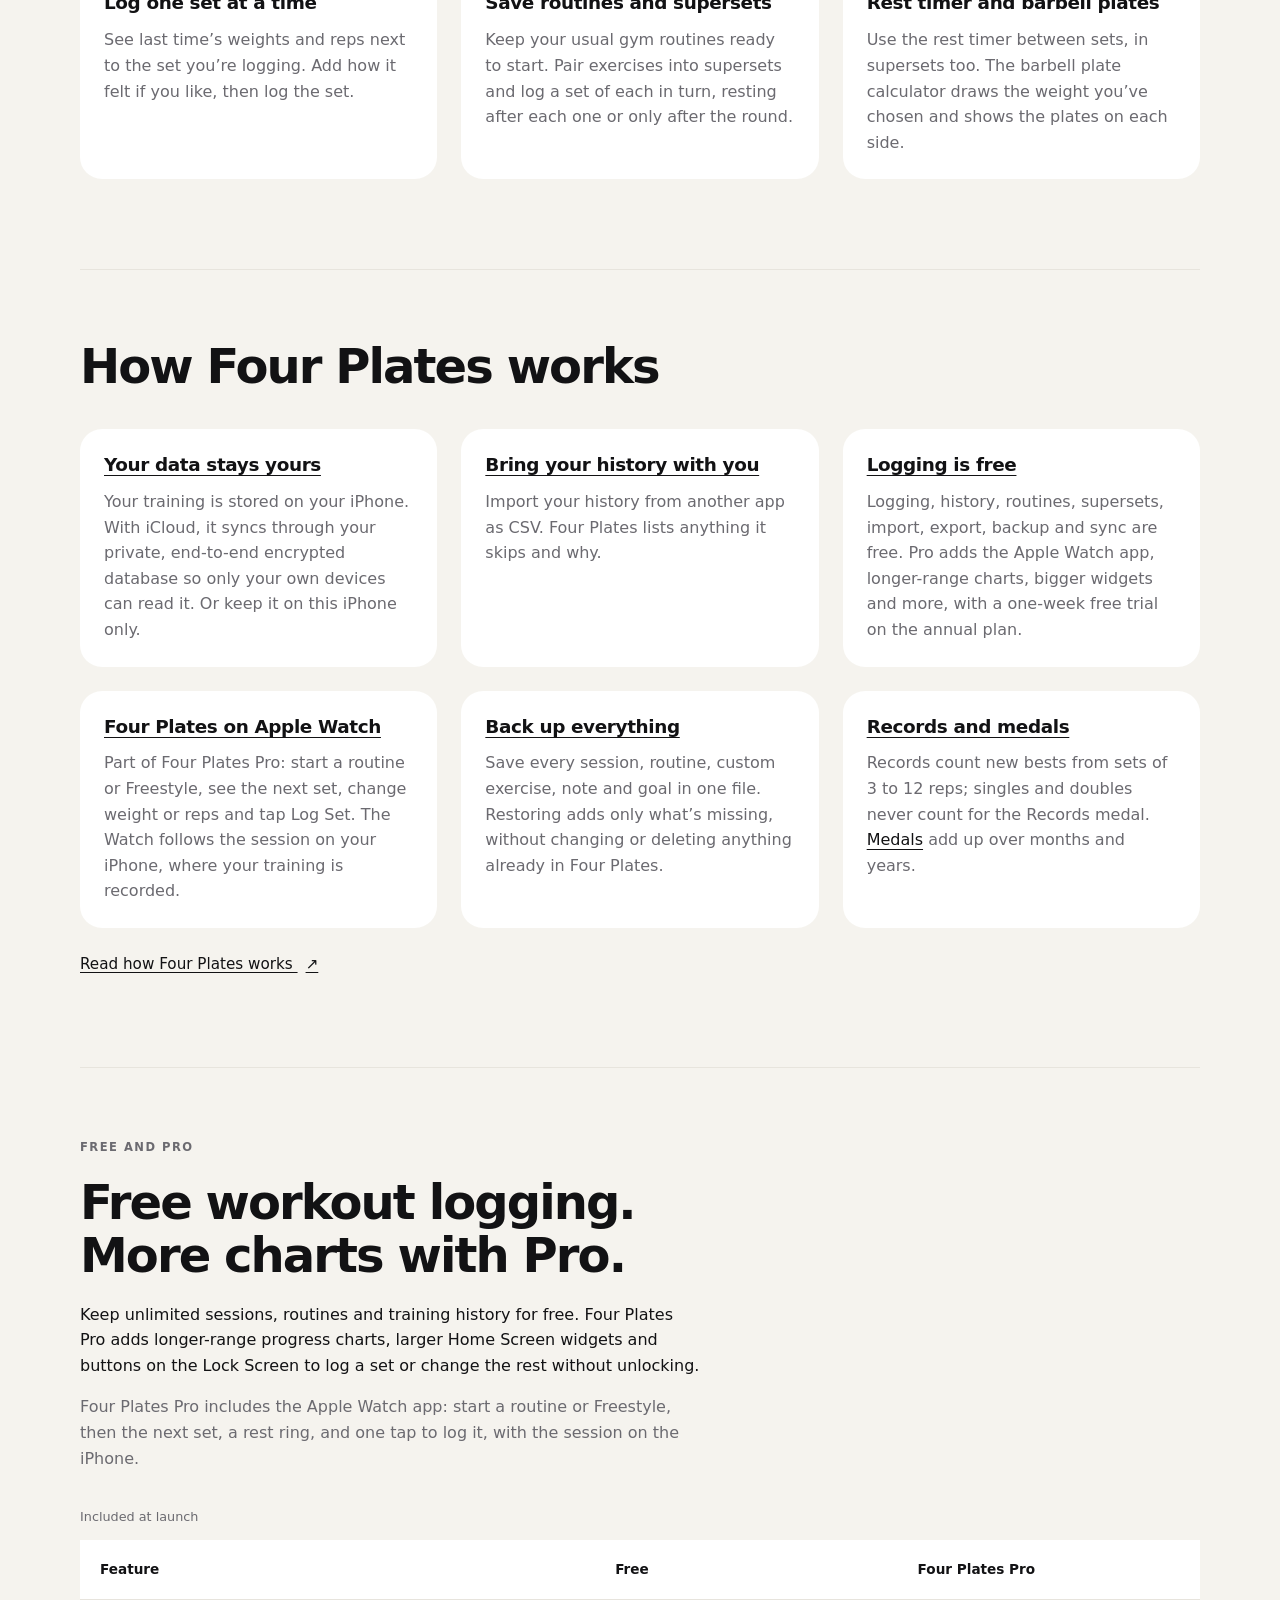
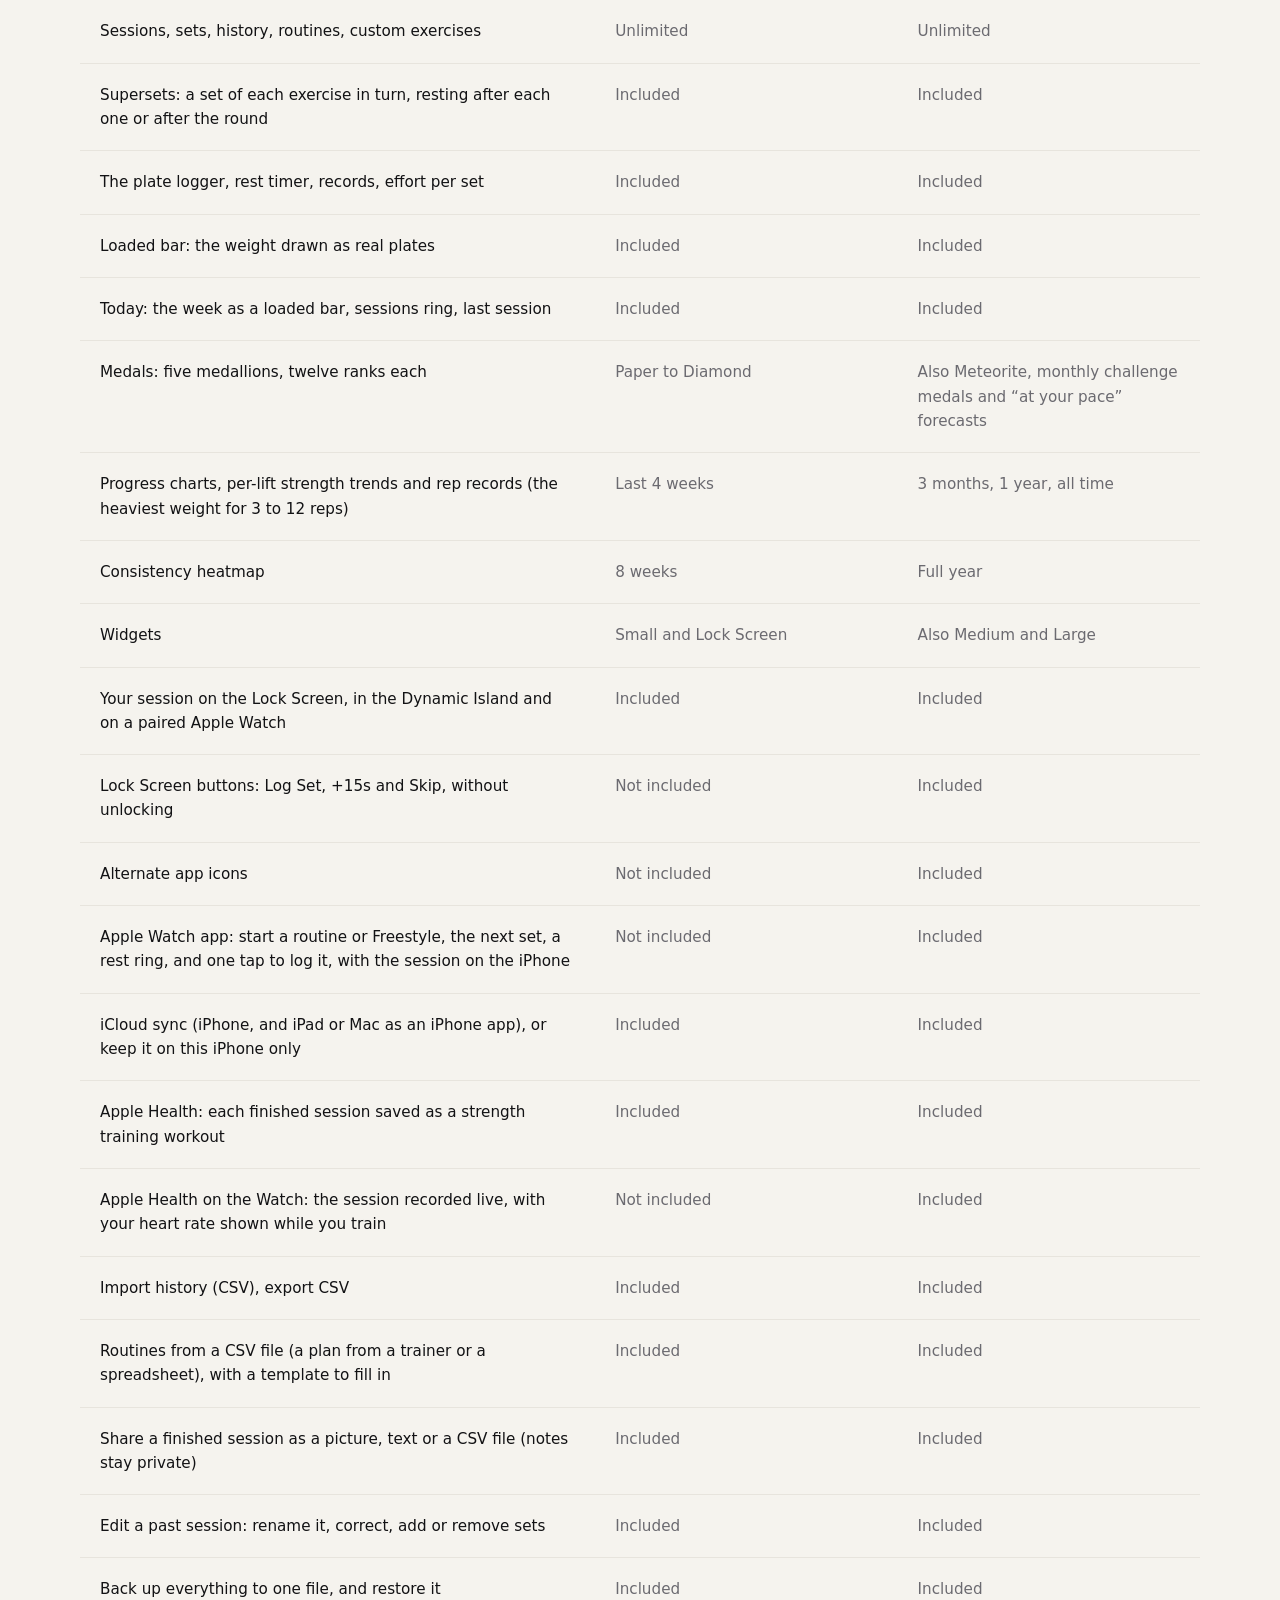
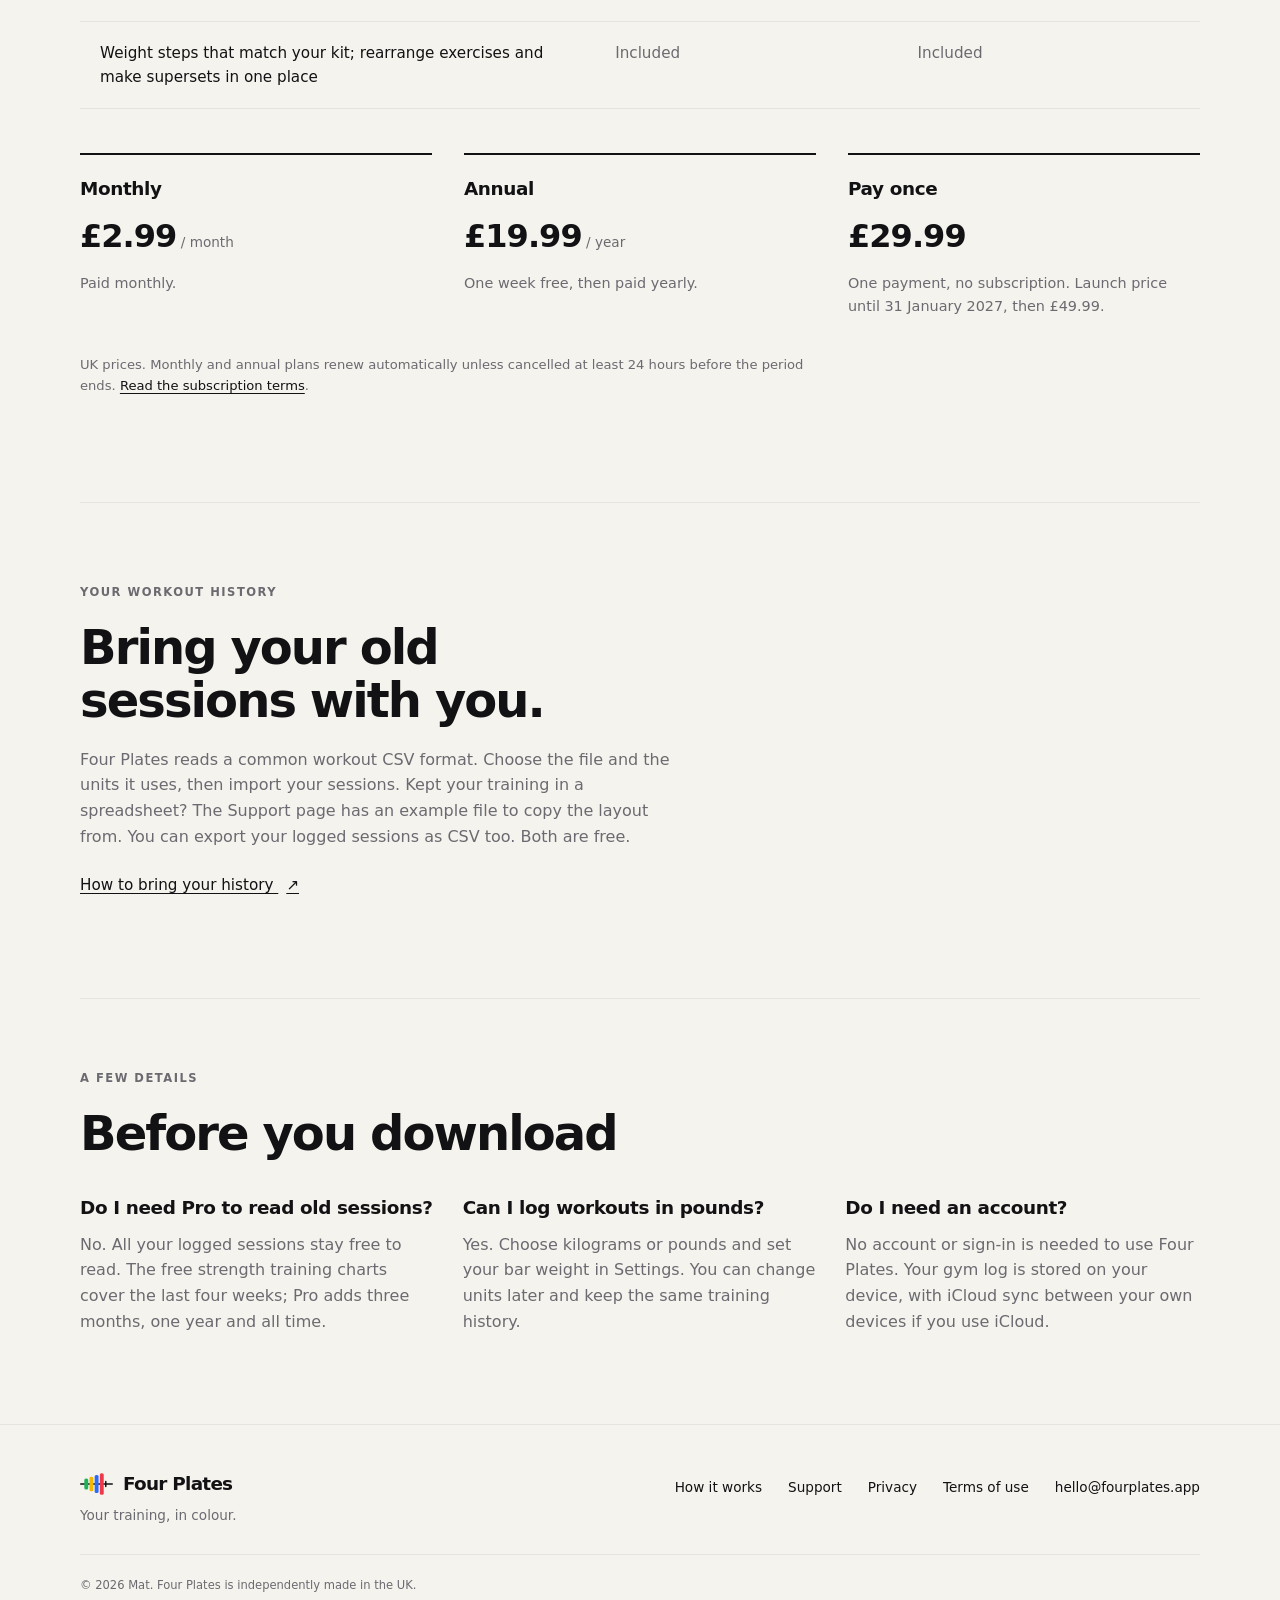
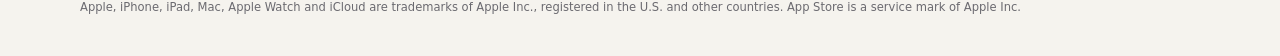
==== commit 162684aa: "Screens from the app on the product page: what's free, then what Pro adds Eight screens from the app" ====
--- a/index.html
+++ b/index.html
@@ -93,6 +93,75 @@
       </figure>
     </section>
 
+    <section class="screens-section" aria-labelledby="screens-title">
+      <div class="section-intro">
+        <p class="eyebrow">Inside the app</p>
+        <h2 id="screens-title">Your training, in colour.</h2>
+        <p>Each colour is a muscle group, the same on every screen: yellow for chest, blue for back, red for legs, green for shoulders. The screens show sample training and follow your device’s light or dark setting, as the app follows your <span class="product-name">iPhone</span>’s.</p>
+      </div>
+      <h3 class="screens-heading">Free</h3>
+      <div class="screens">
+        <figure>
+          <picture>
+            <source srcset="screens/dark/logger.webp" media="(prefers-color-scheme: dark)">
+            <img class="phone-screen" src="screens/light/logger.webp" width="640" height="1391" loading="lazy" decoding="async" alt="The logger: set 4 of 4 of Bench Press at 117.5 kg for 5 reps, the plates drawn on the bar, last time’s 115 kg for 4 beside it, and Easy, Solid, Hard and Max to say how it felt.">
+          </picture>
+          <figcaption>Log one set at a time, with last time beside it.</figcaption>
+        </figure>
+        <figure>
+          <picture>
+            <source srcset="screens/dark/today.webp" media="(prefers-color-scheme: dark)">
+            <img class="phone-screen" src="screens/light/today.webp" width="640" height="1391" loading="lazy" decoding="async" alt="Today: three of four sessions this week, drawn as coloured plates on a bar, with the week’s volume, sets and time, routines to start and medals.">
+          </picture>
+          <figcaption>Today shows your week, a plate for each session.</figcaption>
+        </figure>
+        <figure>
+          <picture>
+            <source srcset="screens/dark/summary.webp" media="(prefers-color-scheme: dark)">
+            <img class="phone-screen" src="screens/light/summary.webp" width="640" height="1391" loading="lazy" decoding="async" alt="A finished Push session: 35 minutes, 10 sets, 4.6 tonnes, and its muscle split of 7 chest and 3 shoulder sets.">
+          </picture>
+          <figcaption>Every finished session, summed up.</figcaption>
+        </figure>
+        <figure>
+          <picture>
+            <source srcset="screens/dark/history.webp" media="(prefers-color-scheme: dark)">
+            <img class="phone-screen" src="screens/light/history.webp" width="640" height="1391" loading="lazy" decoding="async" alt="History: November’s sessions, each with its time, volume, sets and a bar coloured by muscle group.">
+          </picture>
+          <figcaption>Every session in History, ready to open and edit.</figcaption>
+        </figure>
+      </div>
+      <h3 class="screens-heading">With Four Plates Pro</h3>
+      <div class="screens">
+        <figure>
+          <picture>
+            <source srcset="screens/dark/progress.webp" media="(prefers-color-scheme: dark)">
+            <img class="phone-screen" src="screens/light/progress.webp" width="640" height="1391" loading="lazy" decoding="async" alt="Progress over all time: weekly sets stacked by muscle group, and the muscle split across 931 sets.">
+          </picture>
+          <figcaption>Progress charts over three months, a year or all time.</figcaption>
+        </figure>
+        <figure>
+          <picture>
+            <source srcset="screens/dark/home-screen.webp" media="(prefers-color-scheme: dark)">
+            <img class="phone-screen" src="screens/light/home-screen.webp" width="640" height="1391" loading="lazy" decoding="async" alt="A Home Screen with the Small, Medium and Large Four Plates widgets, each showing three of four sessions this week.">
+          </picture>
+          <figcaption>Widgets: Small is free; Pro adds Medium and Large.</figcaption>
+        </figure>
+        <figure>
+          <picture>
+            <source srcset="screens/dark/medal-detail.webp" media="(prefers-color-scheme: dark)">
+            <img class="phone-screen" src="screens/light/medal-detail.webp" width="640" height="1391" loading="lazy" decoding="async" alt="The Heavy lifting medal: 473 tonnes lifted, 127 tonnes to the next rank, and its ranks from Paper upwards.">
+          </picture>
+          <figcaption>Medal ranks; Pro adds the “at your pace” forecast.</figcaption>
+        </figure>
+        <figure class="watch">
+          <div class="watch-frame">
+            <img class="watch-screen" src="screens/watch-rest.webp" width="422" height="514" loading="lazy" decoding="async" alt="The Apple Watch app resting between sets: a ring counting down 1:27, the last set marked Hard, the next set Bench Press at 117.5 kg for 5, and buttons to add 30 seconds or skip.">
+          </div>
+          <figcaption>The Apple Watch app follows your session.</figcaption>
+        </figure>
+      </div>
+    </section>
+
     <section class="logging-section" aria-labelledby="logging-title">
       <div class="section-intro">
         <p class="eyebrow">At the gym</p>
--- a/style.css
+++ b/style.css
@@ -195,3 +195,27 @@
 }
 
 .how-section > .text-link { margin-top: 24px; }
+
+/* App screens from the app's own captures (tools/update-screens.sh). The rounded corners are the
+   display's own; the hairline keeps a screen's edge in view on a canvas of the same colour. */
+.screens-section { padding-block: 70px 90px; border-top: 1px solid var(--hairline); }
+.screens-heading { margin: 0 0 20px; font-size: 1rem; letter-spacing: -0.01em; }
+.screens { display: grid; grid-template-columns: repeat(4, minmax(0, 1fr)); gap: 32px; margin-bottom: 56px; }
+.screens:last-child { margin-bottom: 0; }
+.screens figure { margin: 0; display: flex; flex-direction: column; gap: 14px; }
+.screens picture, .watch-frame { display: block; }
+.phone-screen, .watch-screen { display: block; width: 100%; height: auto; box-shadow: 0 0 0 1px var(--hairline), 0 18px 40px -24px rgb(0 0 0 / 0.35); }
+.phone-screen { border-radius: 13.7% / 6.3%; }
+.watch-screen { border-radius: 22.9% / 18.8%; }
+/* The Watch sits where a phone's screen would, centred in the same height. */
+.watch-frame { aspect-ratio: 640 / 1391; display: flex; align-items: center; justify-content: center; }
+.watch-frame .watch-screen { width: 82%; }
+.screens figcaption { font-size: 0.88rem; }
+@media (max-width: 850px) {
+  .screens { grid-template-columns: repeat(2, minmax(0, 1fr)); gap: 28px 20px; }
+}
+@media (max-width: 620px) {
+  .screens-section { padding-block: 48px 56px; }
+  .screens { gap: 24px 16px; margin-bottom: 40px; }
+  .screens figcaption { font-size: 0.8rem; }
+}
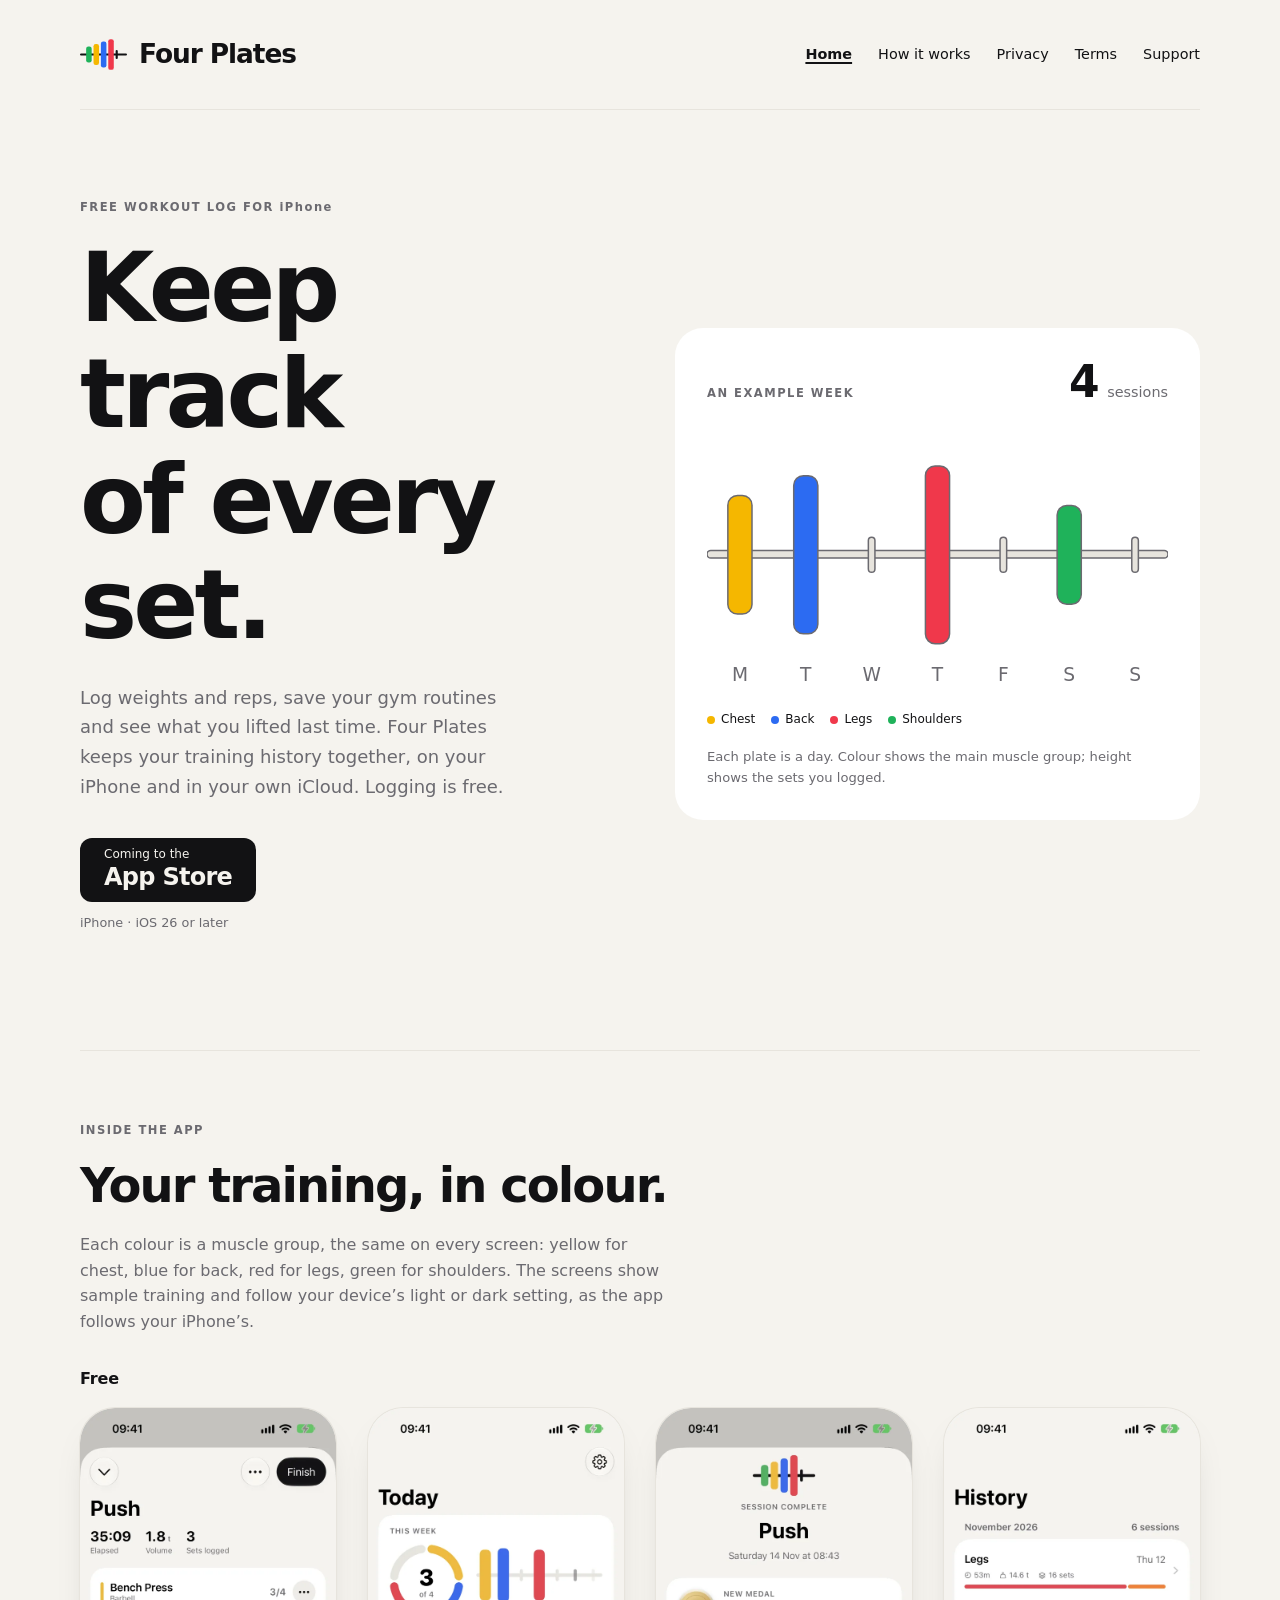
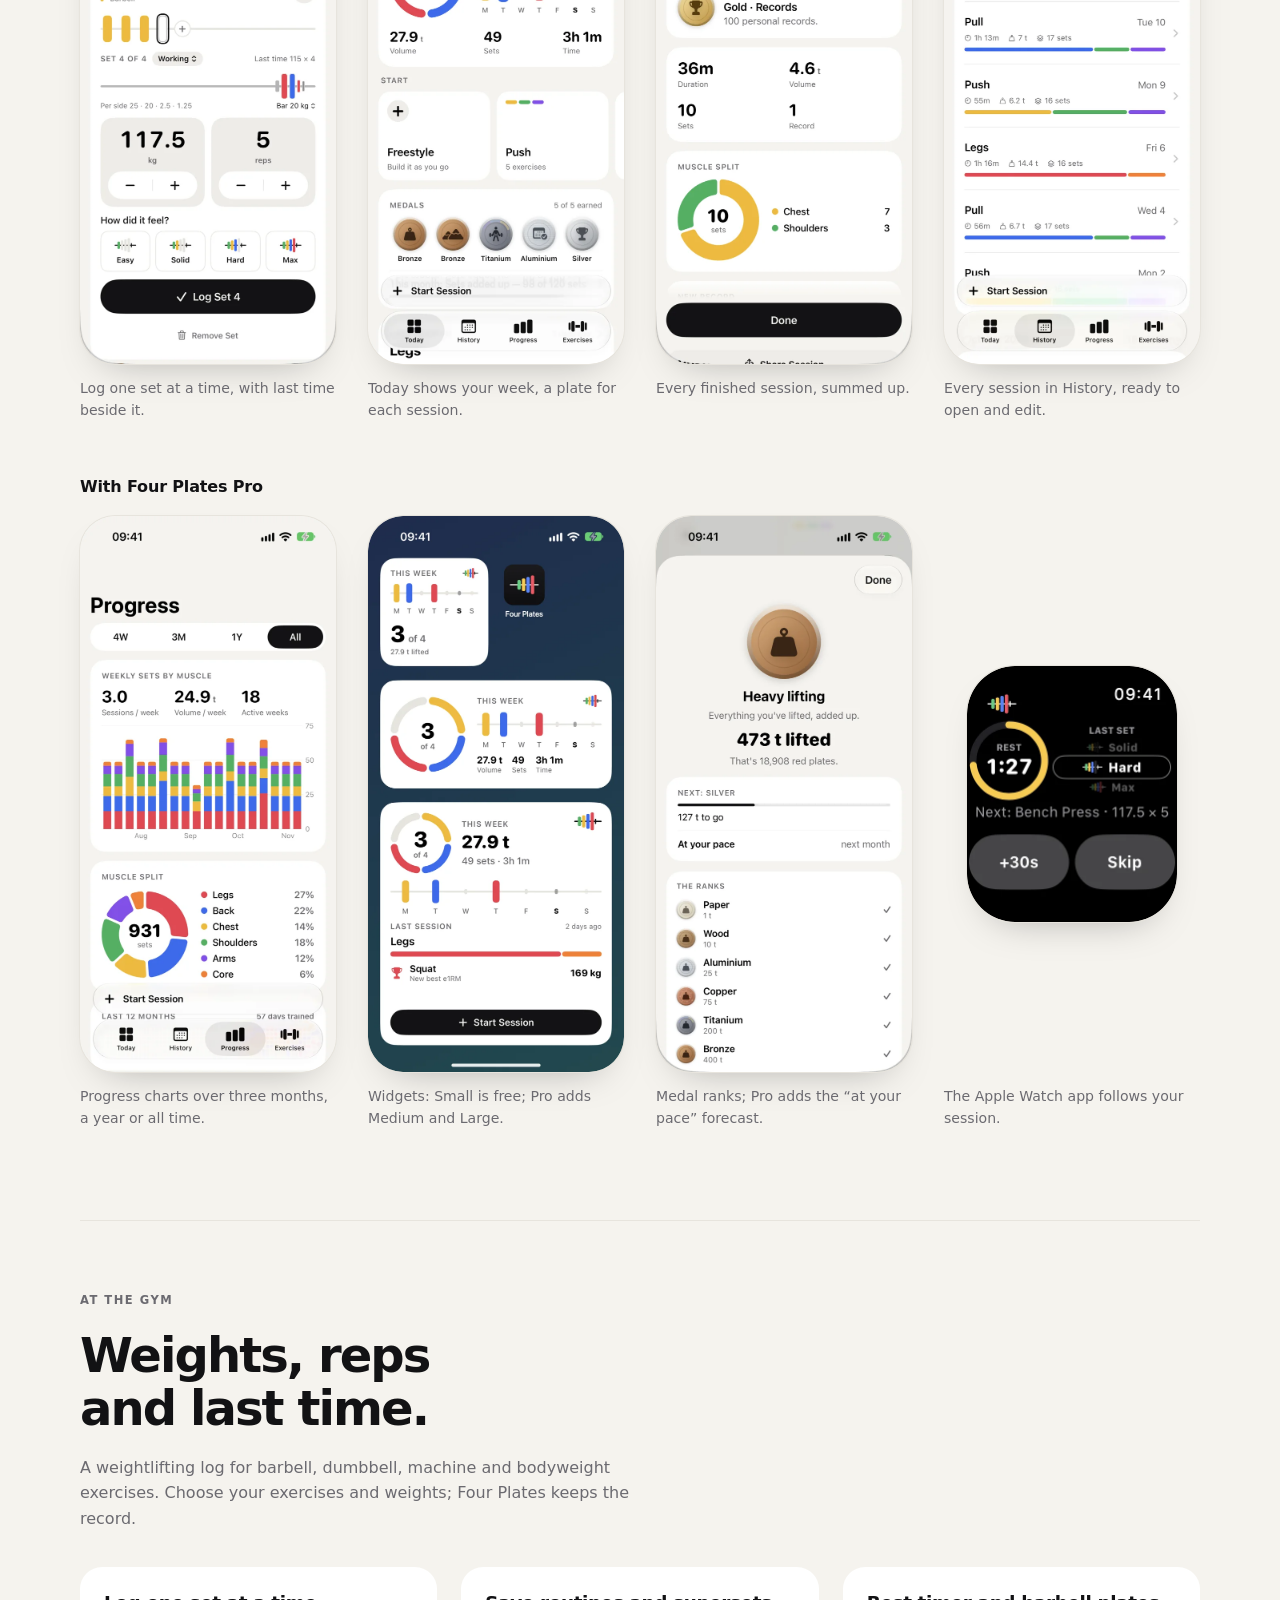
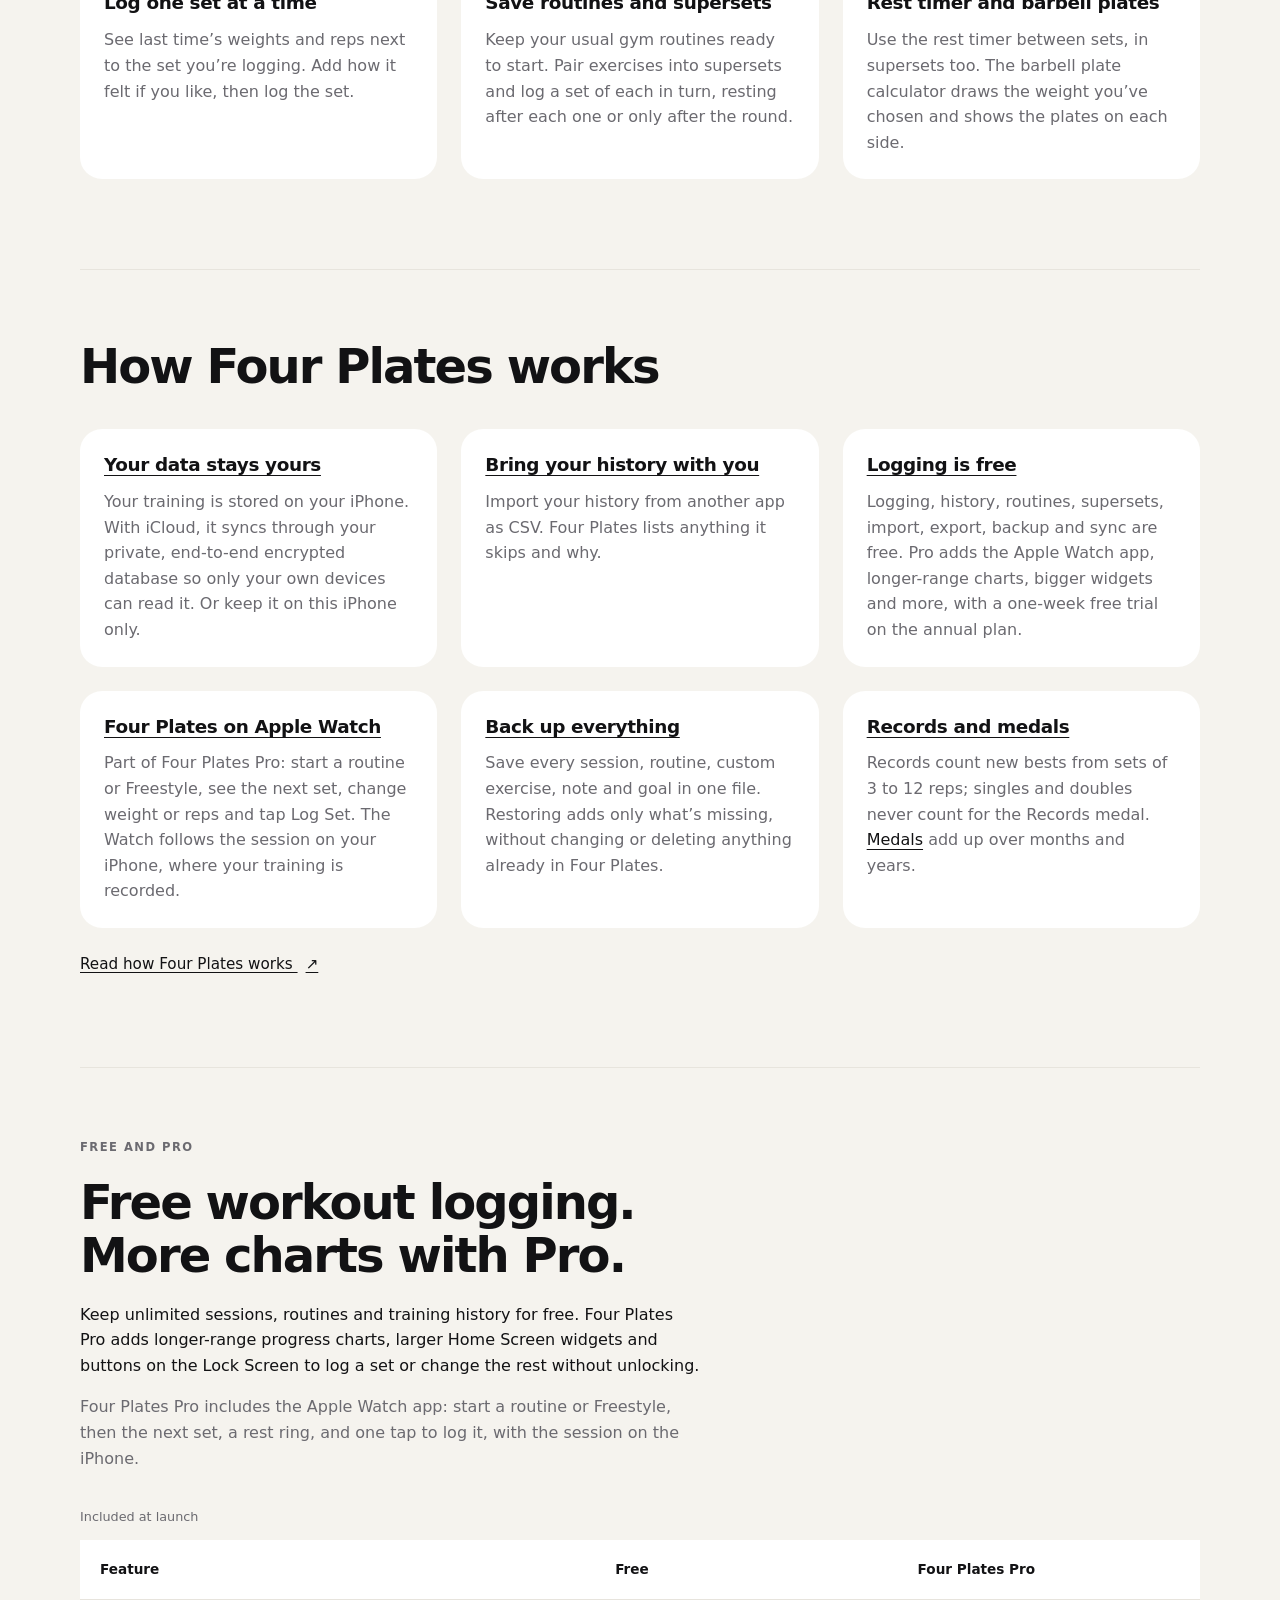
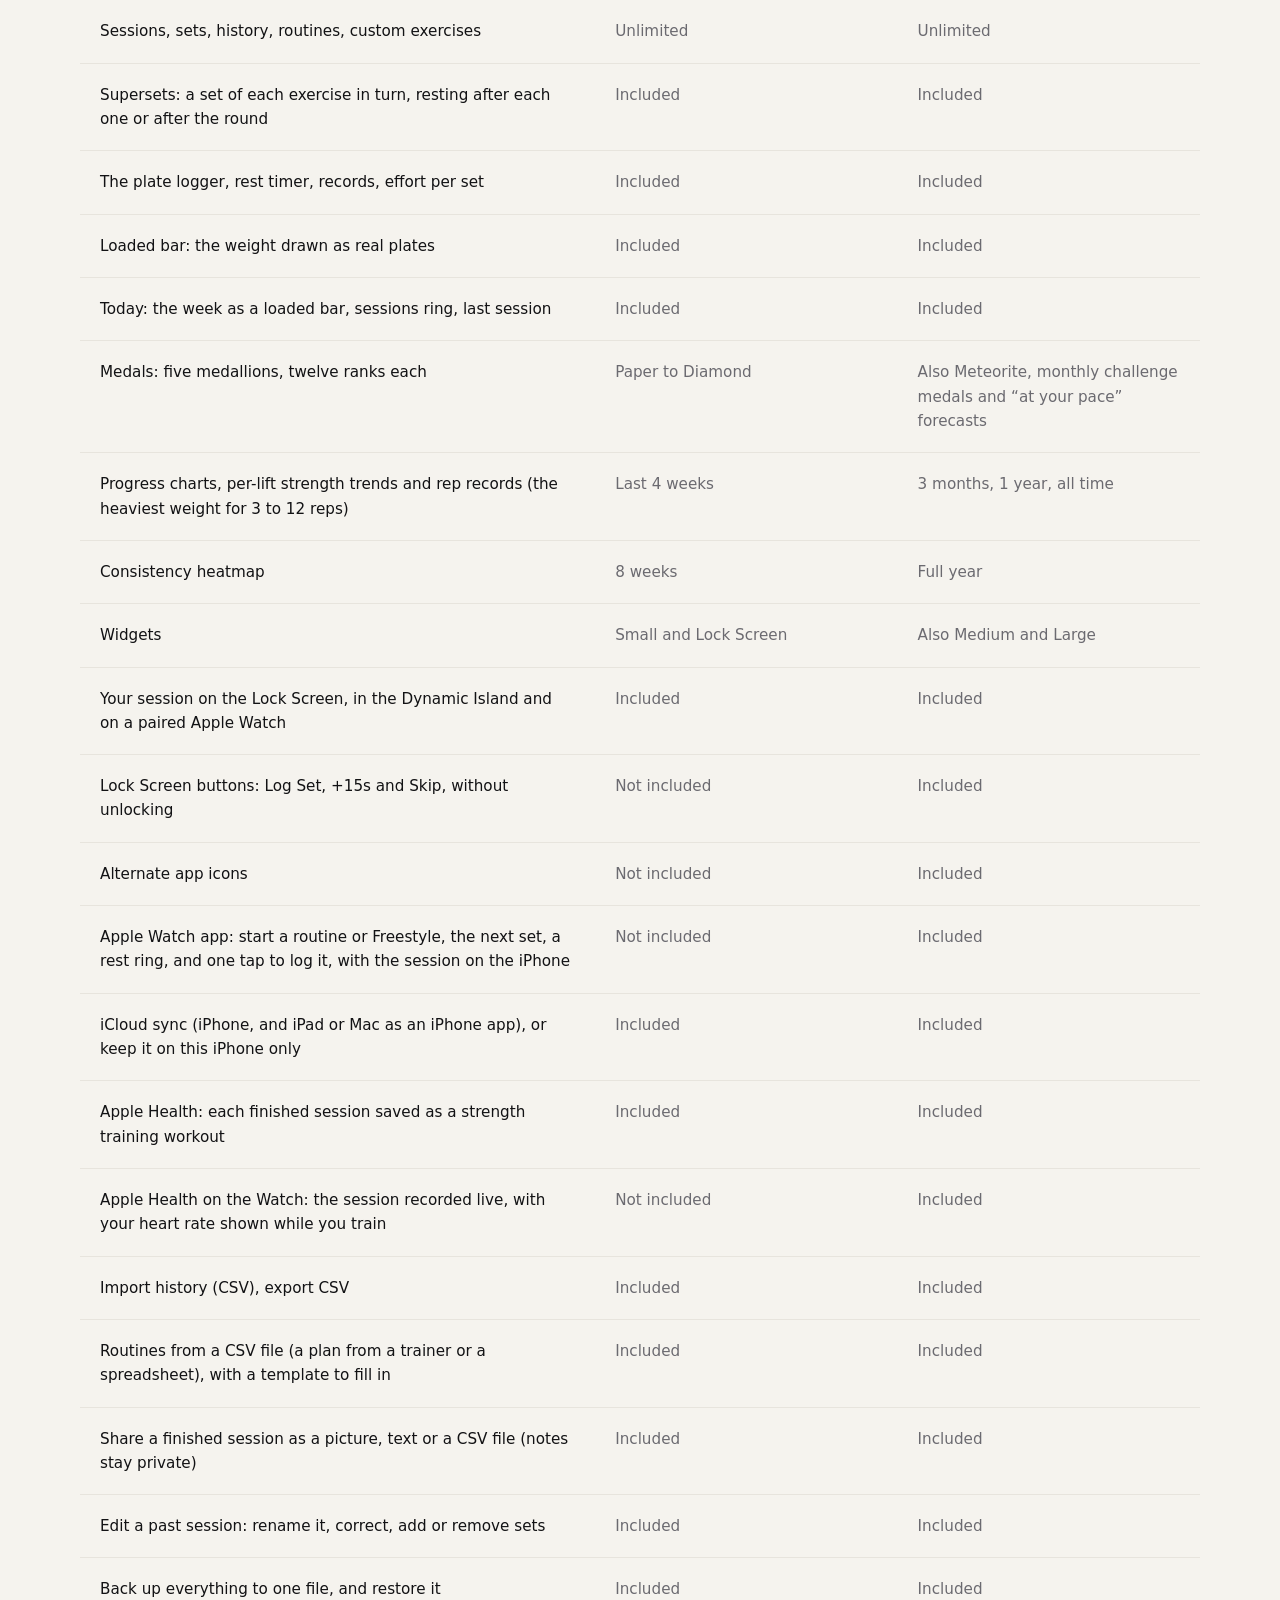
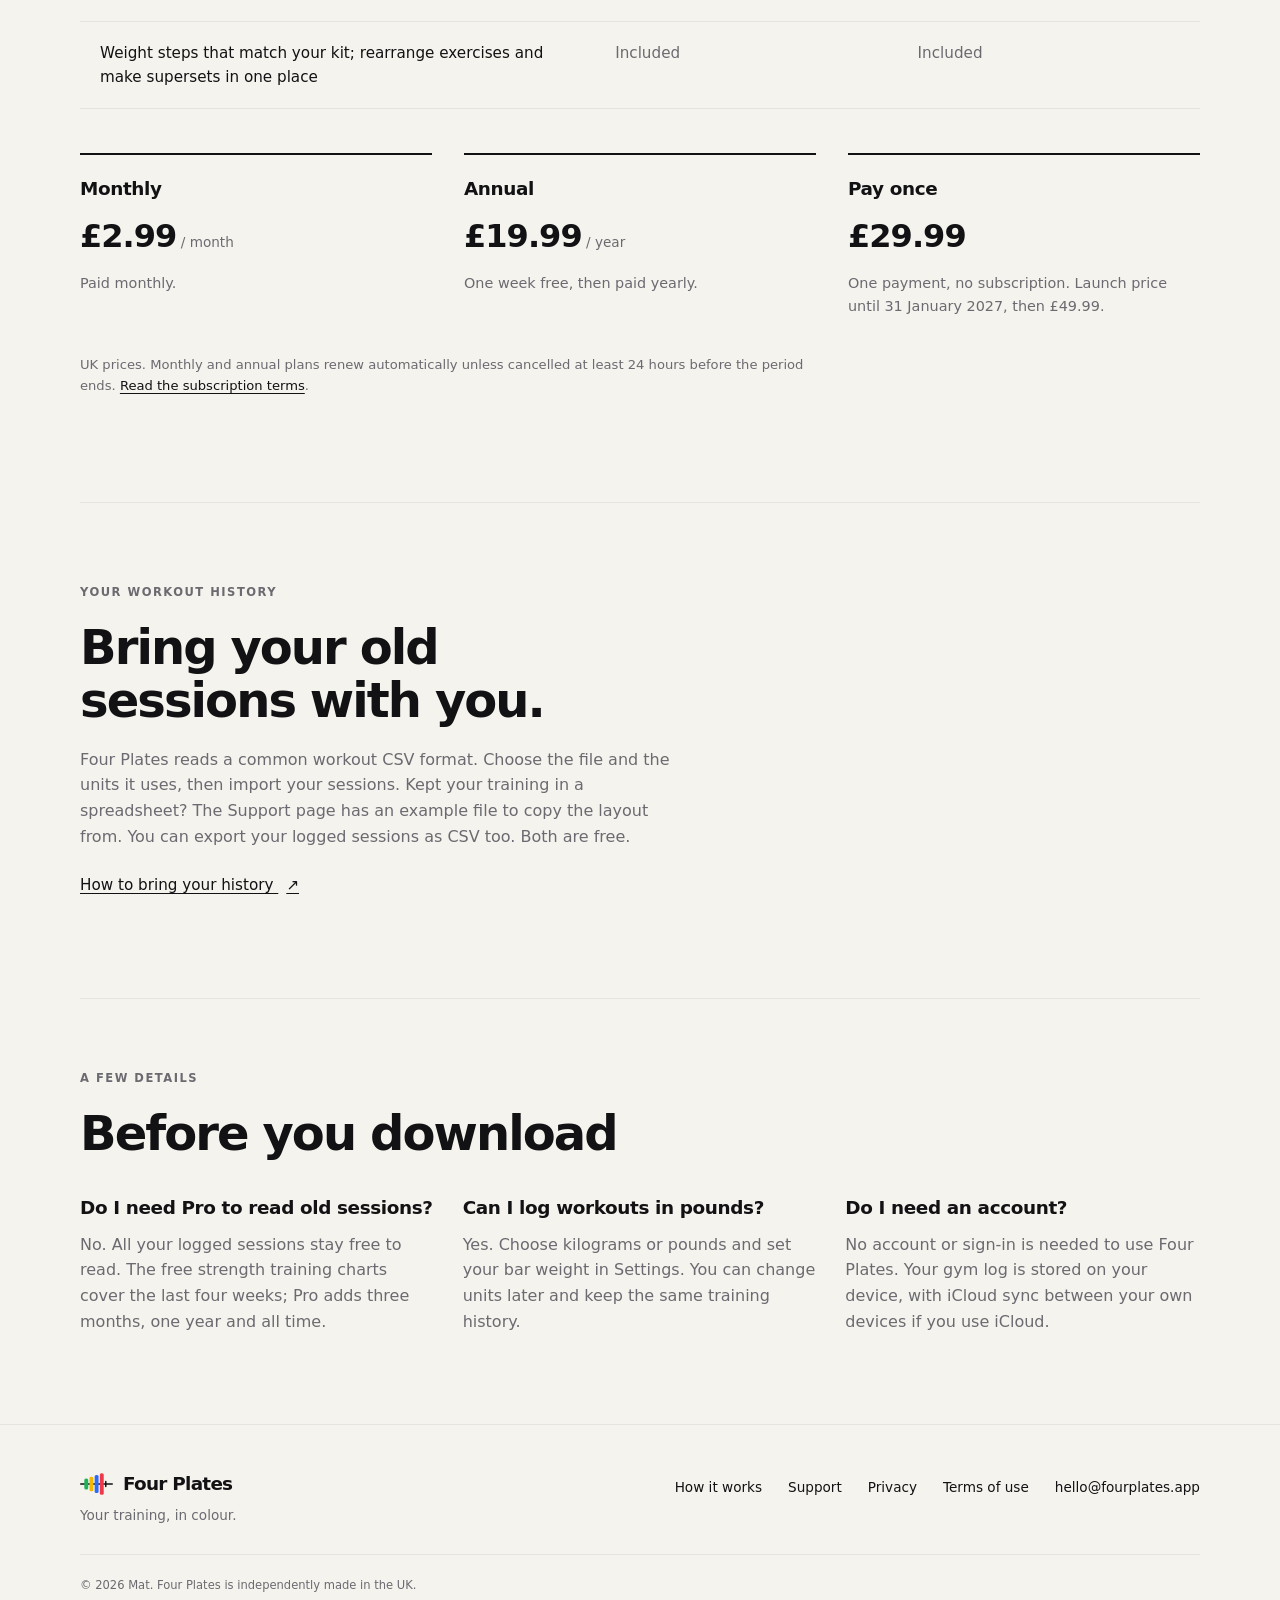
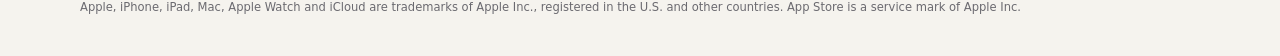
==== commit e4683e80: "Privacy policy at /privacy: links, canonical, sitemap and README use the short address The page stay" ====
--- a/index.html
+++ b/index.html
@@ -41,7 +41,7 @@
       <nav class="site-nav" aria-label="Main">
         <a href="./" aria-current="page">Home</a>
         <a href="how-it-works.html">How it works</a>
-        <a href="privacy.html">Privacy</a>
+        <a href="privacy">Privacy</a>
         <a href="terms.html">Terms</a>
         <a href="support.html">Support</a>
       </nav>
@@ -307,7 +307,7 @@
       <nav aria-label="Footer">
         <a href="how-it-works.html">How it works</a>
         <a href="support.html">Support</a>
-        <a href="privacy.html">Privacy</a>
+        <a href="privacy">Privacy</a>
         <a href="terms.html">Terms of use</a>
         <a href="mailto:hello@fourplates.app">hello@fourplates.app</a>
       </nav>
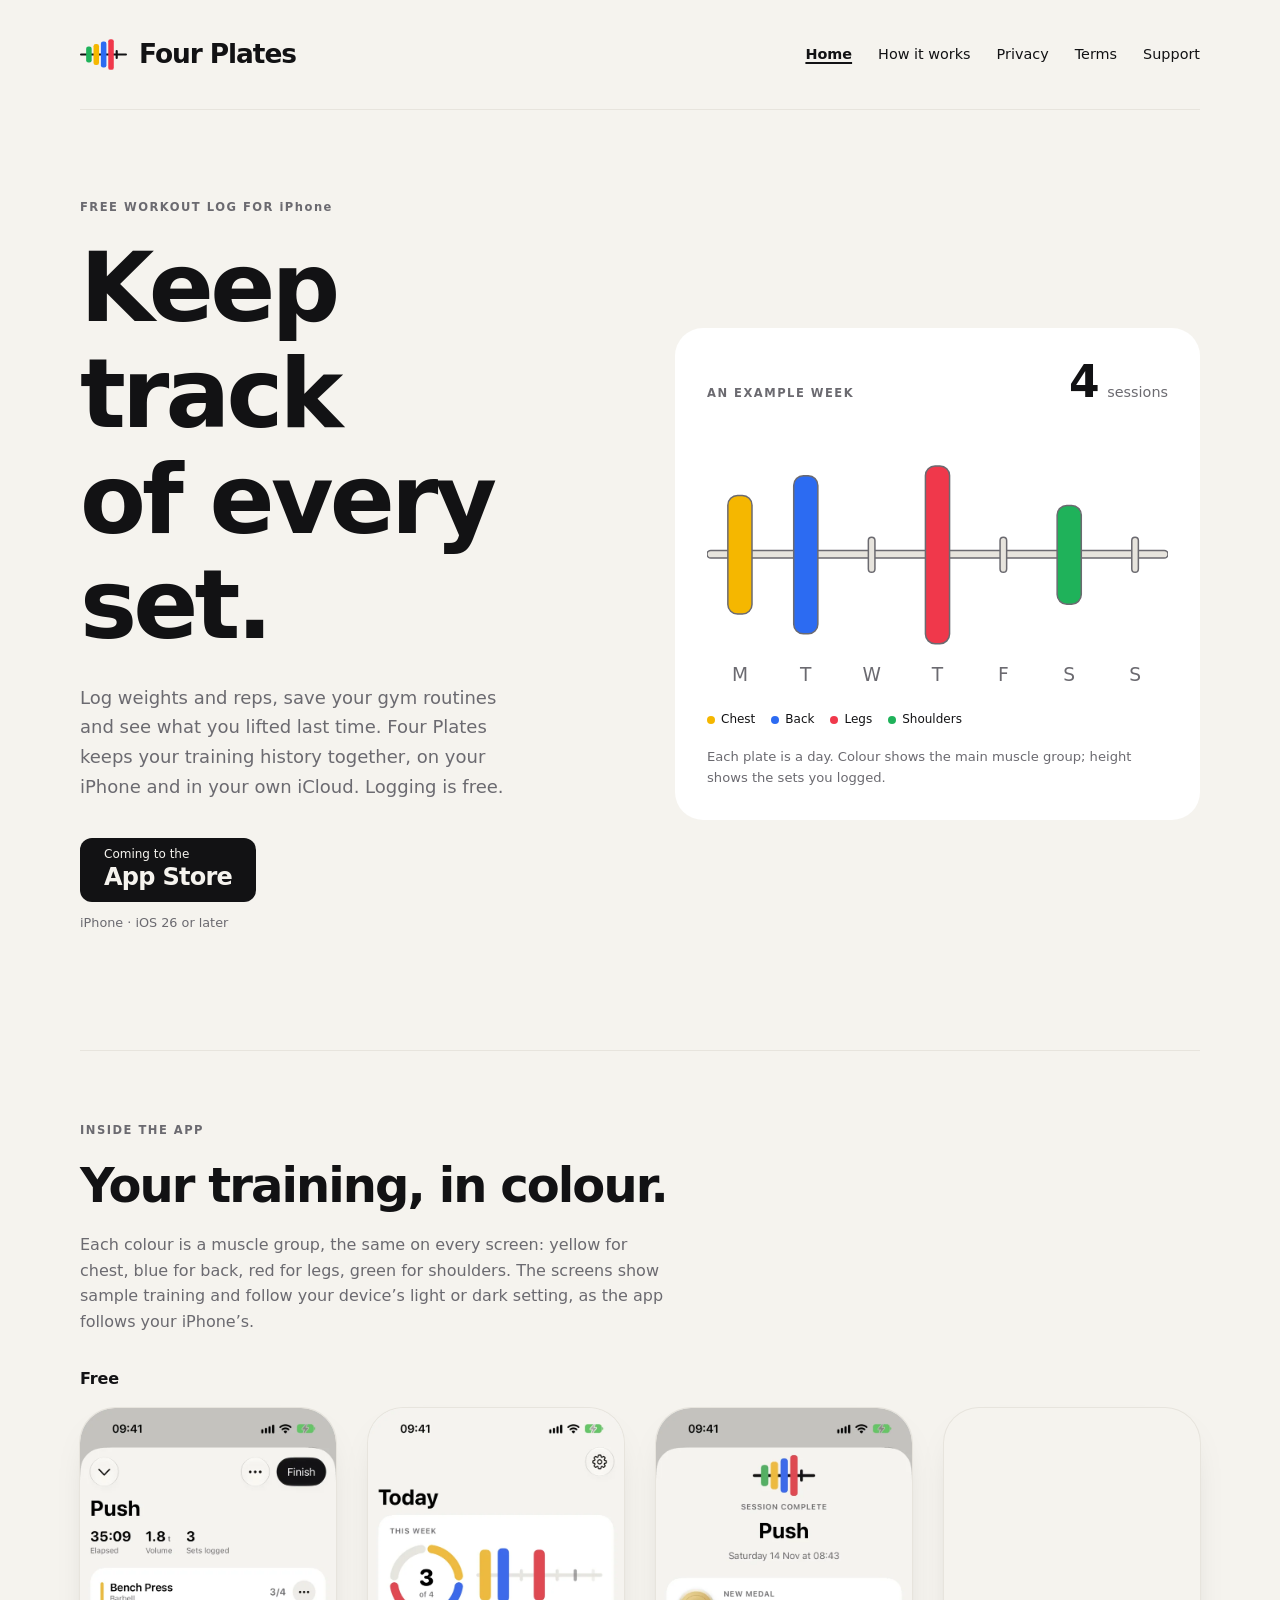
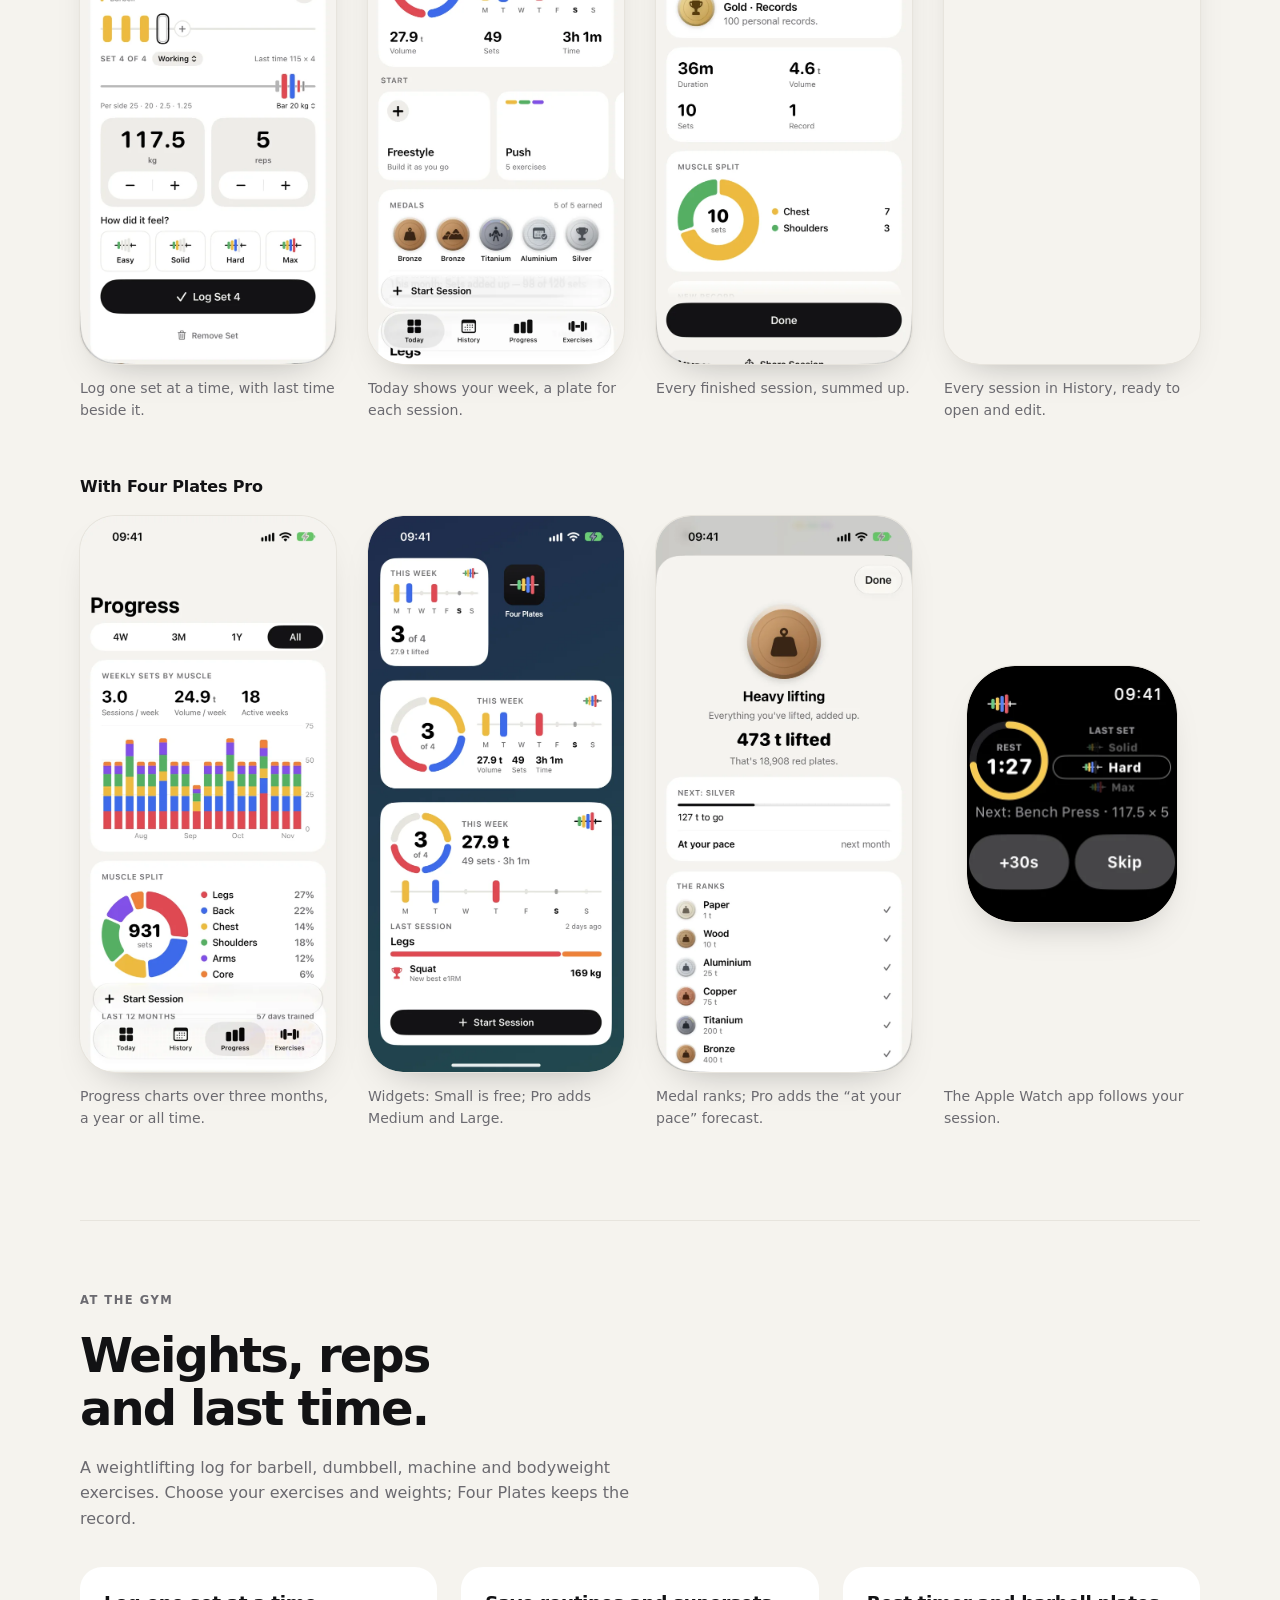
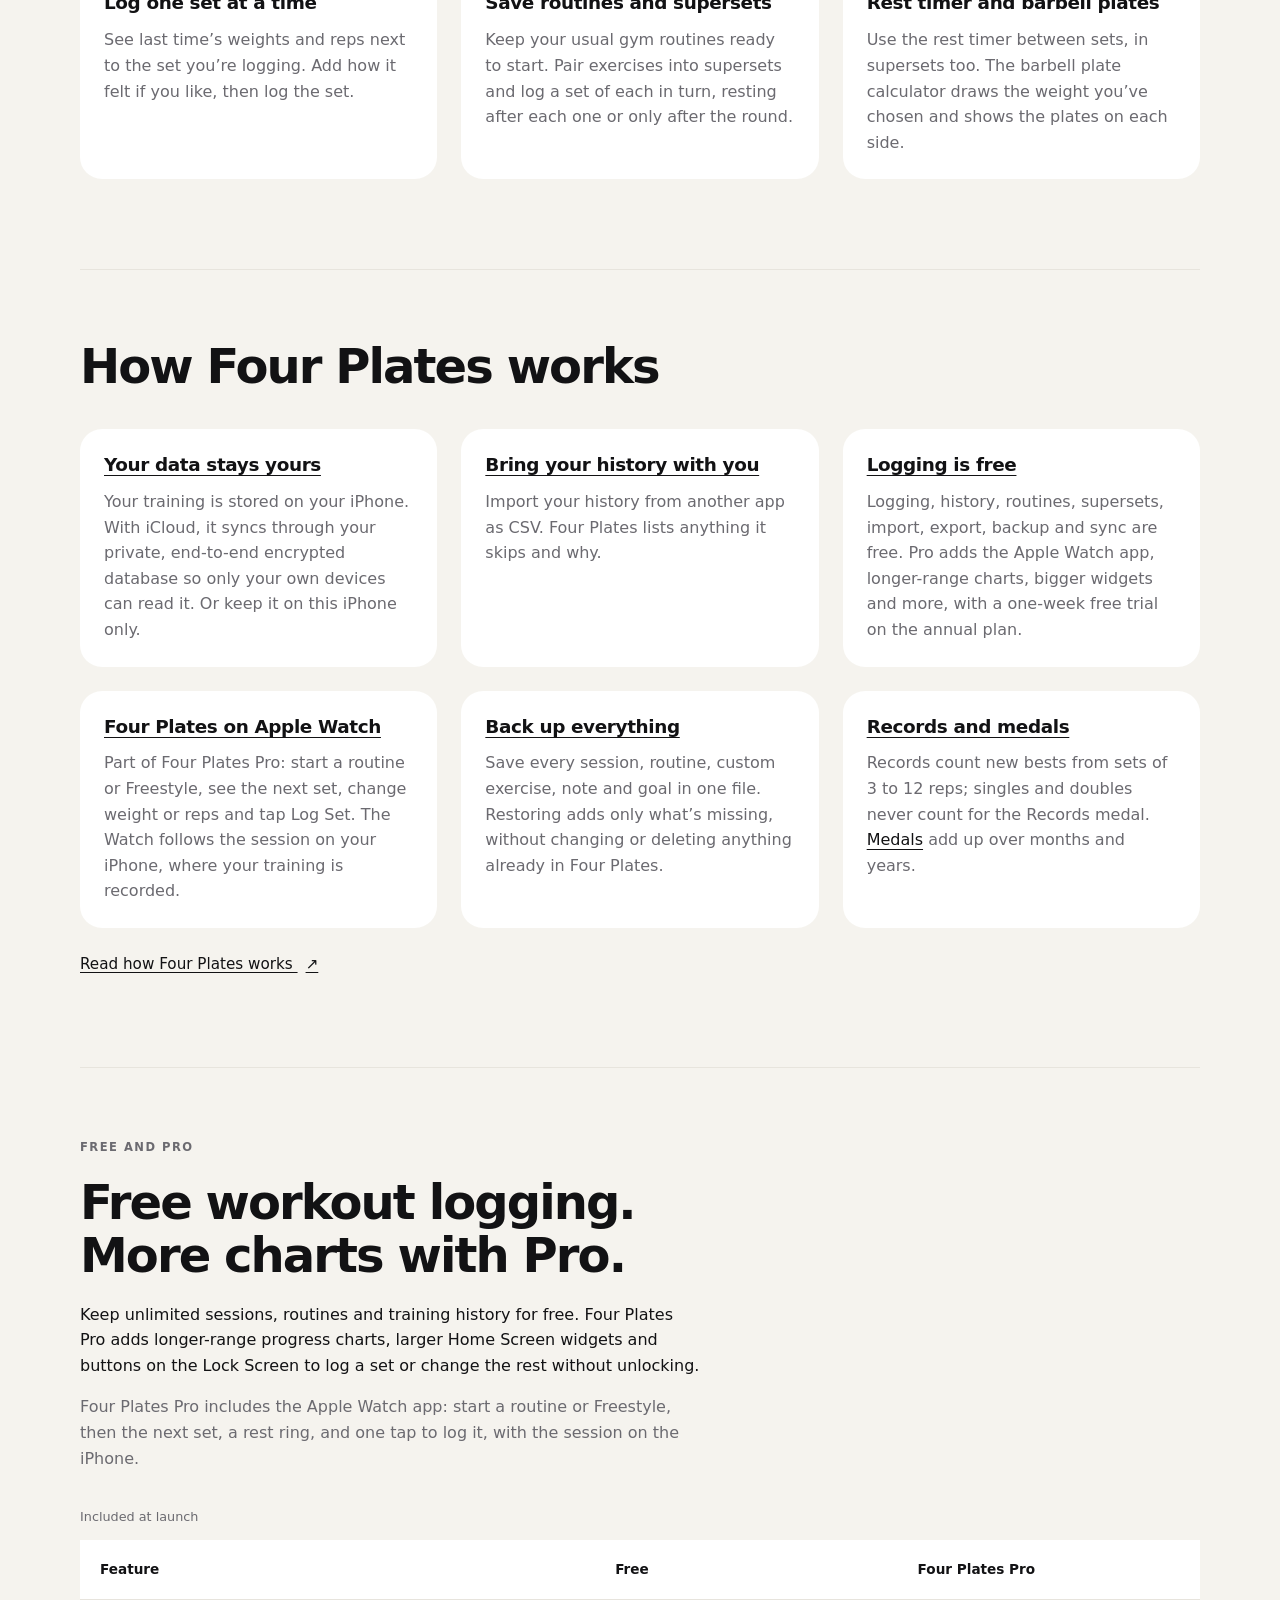
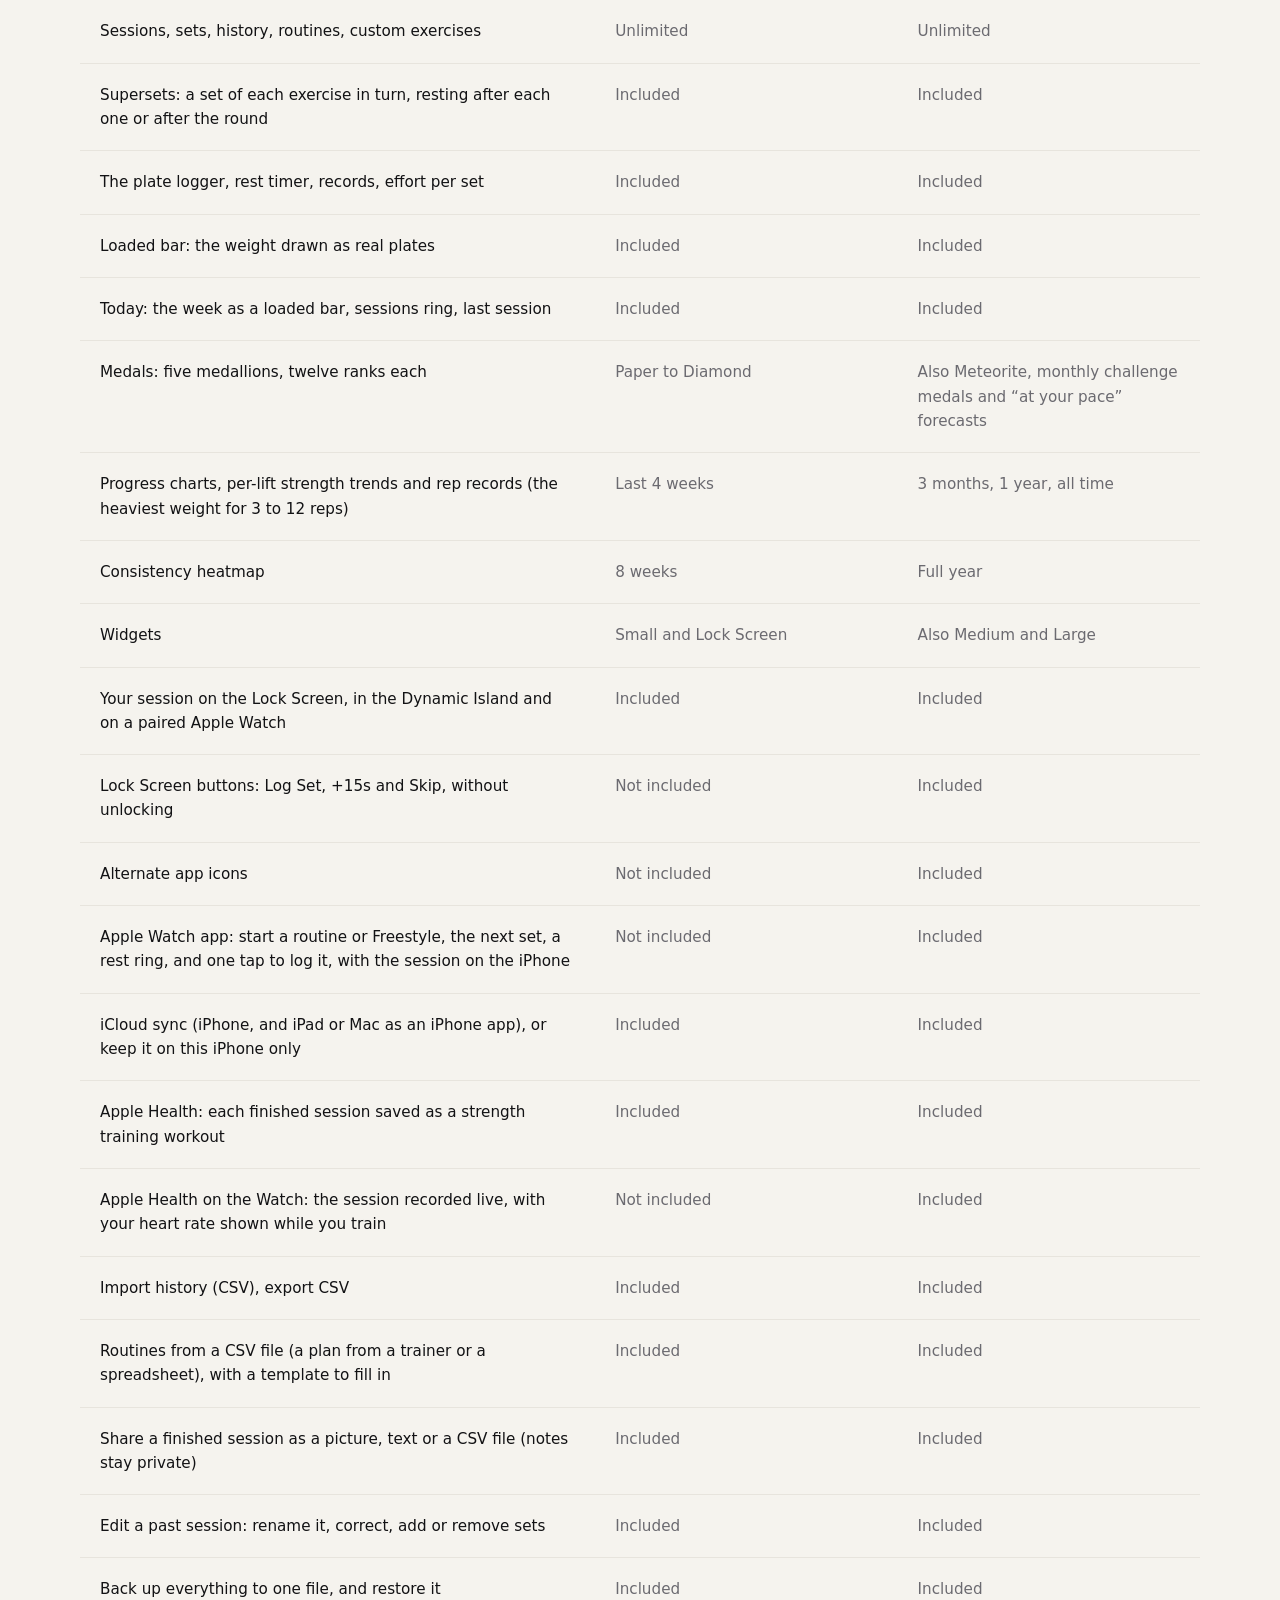
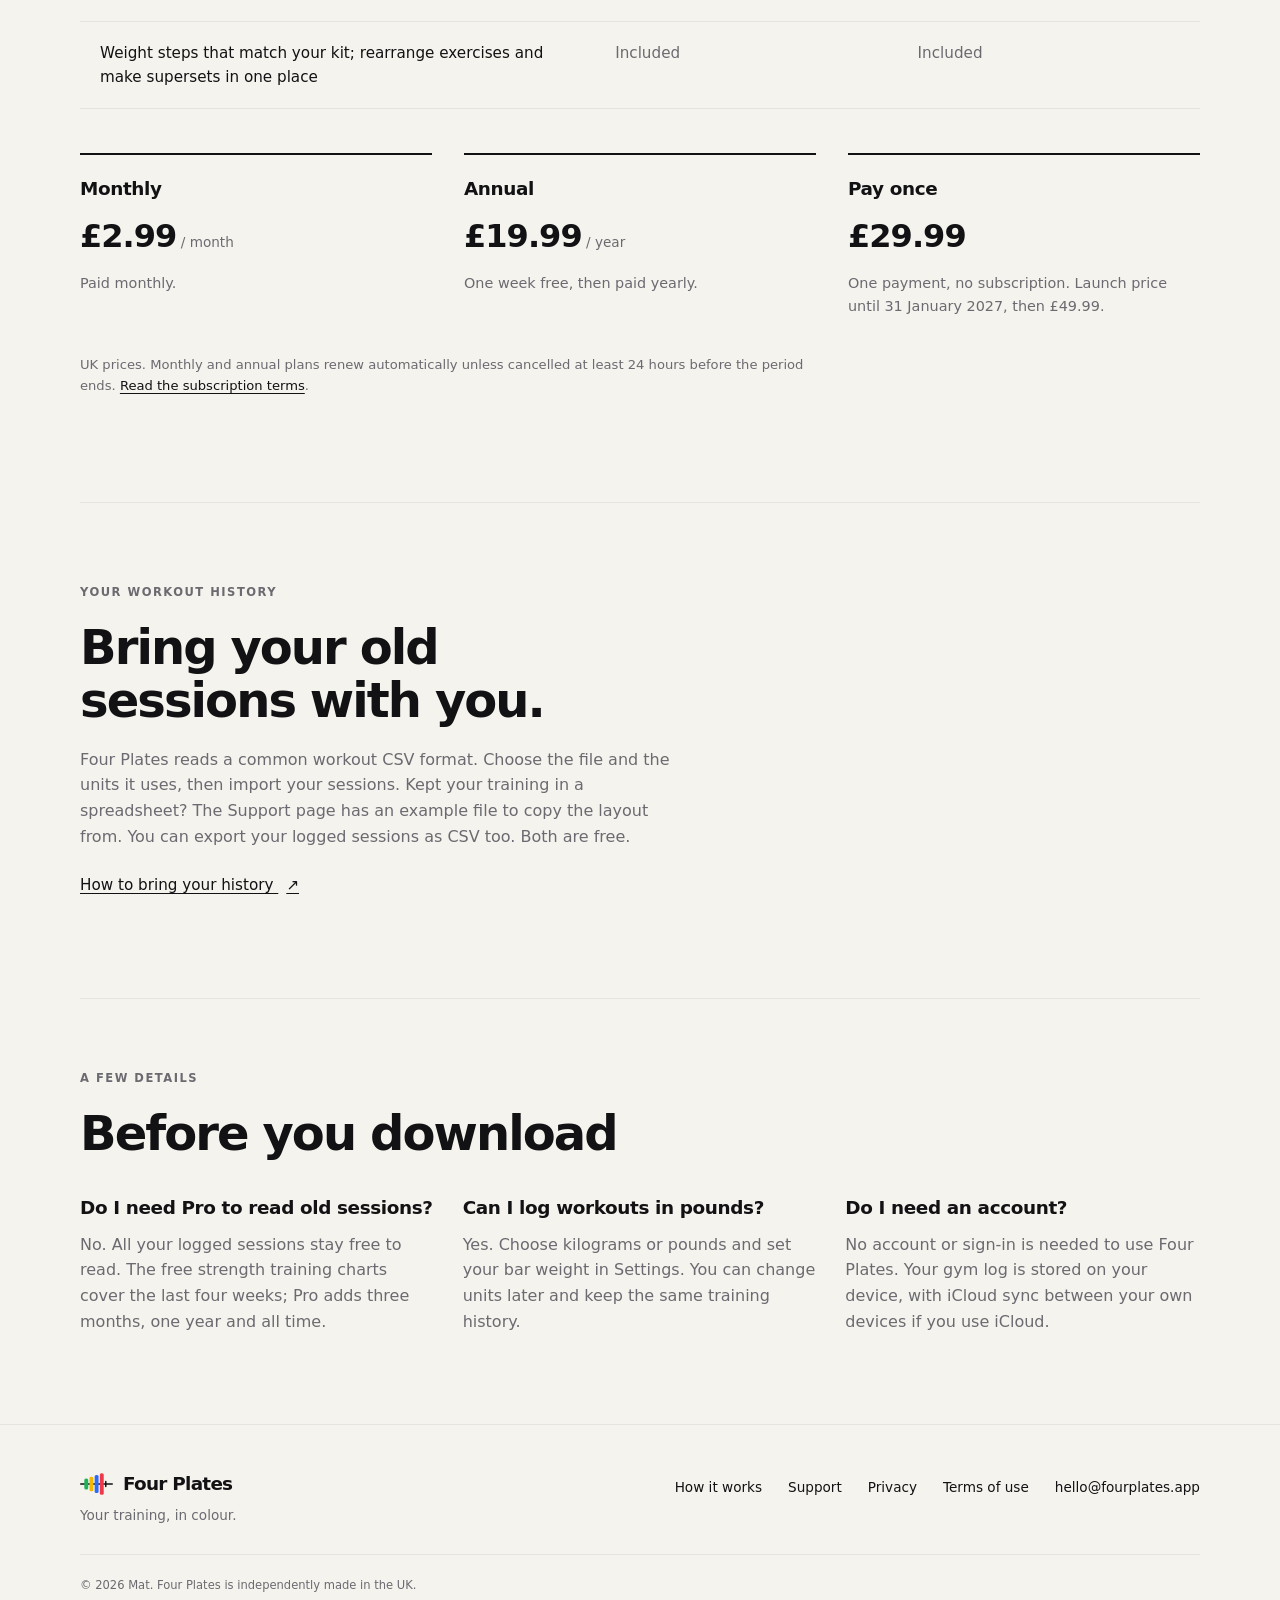
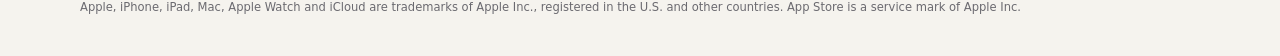
==== commit 518f4250: "Terms, support and How it works at short addresses too, like /privacy Every page link, canonical, og" ====
--- a/index.html
+++ b/index.html
@@ -40,10 +40,10 @@
       </a>
       <nav class="site-nav" aria-label="Main">
         <a href="./" aria-current="page">Home</a>
-        <a href="how-it-works.html">How it works</a>
+        <a href="how-it-works">How it works</a>
         <a href="privacy">Privacy</a>
-        <a href="terms.html">Terms</a>
-        <a href="support.html">Support</a>
+        <a href="terms">Terms</a>
+        <a href="support">Support</a>
       </nav>
     </div>
   </header>
@@ -190,31 +190,31 @@
       </div>
       <div class="feature-grid">
         <article>
-          <h3><a href="how-it-works.html#your-data">Your data stays yours</a></h3>
+          <h3><a href="how-it-works#your-data">Your data stays yours</a></h3>
           <p>Your training is stored on your iPhone. With iCloud, it syncs through your private, end-to-end encrypted database so only your own devices can read it. Or keep it on this iPhone only.</p>
         </article>
         <article>
-          <h3><a href="how-it-works.html#importing-and-exporting">Bring your history with you</a></h3>
+          <h3><a href="how-it-works#importing-and-exporting">Bring your history with you</a></h3>
           <p>Import your history from another app as CSV. Four Plates lists anything it skips and why.</p>
         </article>
         <article>
-          <h3><a href="how-it-works.html#four-plates-pro">Logging is free</a></h3>
+          <h3><a href="how-it-works#four-plates-pro">Logging is free</a></h3>
           <p>Logging, history, routines, supersets, import, export, backup and sync are free. Pro adds the Apple Watch app, longer-range charts, bigger widgets and more, with a one-week free trial on the annual plan.</p>
         </article>
         <article>
-          <h3><a href="how-it-works.html#apple-watch">Four Plates on Apple Watch</a></h3>
+          <h3><a href="how-it-works#apple-watch">Four Plates on Apple Watch</a></h3>
           <p>Part of Four Plates Pro: start a routine or Freestyle, see the next set, change weight or reps and tap Log Set. The Watch follows the session on your iPhone, where your training is recorded.</p>
         </article>
         <article>
-          <h3><a href="how-it-works.html#backing-up">Back up everything</a></h3>
+          <h3><a href="how-it-works#backing-up">Back up everything</a></h3>
           <p>Save every session, routine, custom exercise, note and goal in one file. Restoring adds only what’s missing, without changing or deleting anything already in Four Plates.</p>
         </article>
         <article>
-          <h3><a href="how-it-works.html#records">Records and medals</a></h3>
-          <p>Records count new bests from sets of 3 to 12 reps; singles and doubles never count for the Records medal. <a href="how-it-works.html#medals">Medals</a> add up over months and years.</p>
-        </article>
-      </div>
-      <a class="text-link" href="how-it-works.html">Read how Four Plates works <span aria-hidden="true">↗</span></a>
+          <h3><a href="how-it-works#records">Records and medals</a></h3>
+          <p>Records count new bests from sets of 3 to 12 reps; singles and doubles never count for the Records medal. <a href="how-it-works#medals">Medals</a> add up over months and years.</p>
+        </article>
+      </div>
+      <a class="text-link" href="how-it-works">Read how Four Plates works <span aria-hidden="true">↗</span></a>
     </section>
 
     <section class="feature-section" id="free-and-pro" aria-labelledby="free-title">
@@ -258,14 +258,14 @@
         <div><h3>Annual</h3><p class="price">£19.99<span> / year</span></p><p>One week free, then paid yearly.</p></div>
         <div><h3>Pay once</h3><p class="price">£29.99</p><p>One payment, no subscription. Launch price until 31 January 2027, then £49.99.</p></div>
       </div>
-      <p class="pricing-note">UK prices. Monthly and annual plans renew automatically unless cancelled at least 24 hours before the period ends. <a href="terms.html#subscriptions">Read the subscription terms</a>.</p>
+      <p class="pricing-note">UK prices. Monthly and annual plans renew automatically unless cancelled at least 24 hours before the period ends. <a href="terms#subscriptions">Read the subscription terms</a>.</p>
     </section>
 
     <section class="switch-section" aria-labelledby="switch-title">
       <p class="eyebrow">Your workout history</p>
       <h2 id="switch-title">Bring your old sessions with you.</h2>
       <p>Four Plates reads a common workout CSV format. Choose the file and the units it uses, then import your sessions. Kept your training in a spreadsheet? The Support page has an example file to copy the layout from. You can export your logged sessions as CSV too. Both are free.</p>
-      <a class="text-link" href="support.html#importing">How to bring your history <span aria-hidden="true">↗</span></a>
+      <a class="text-link" href="support#importing">How to bring your history <span aria-hidden="true">↗</span></a>
     </section>
     <section class="questions-section" aria-labelledby="questions-title">
       <div class="section-intro">
@@ -305,10 +305,10 @@
         <p>Your training, in colour.</p>
       </div>
       <nav aria-label="Footer">
-        <a href="how-it-works.html">How it works</a>
-        <a href="support.html">Support</a>
+        <a href="how-it-works">How it works</a>
+        <a href="support">Support</a>
         <a href="privacy">Privacy</a>
-        <a href="terms.html">Terms of use</a>
+        <a href="terms">Terms of use</a>
         <a href="mailto:hello@fourplates.app">hello@fourplates.app</a>
       </nav>
       <div class="credits">
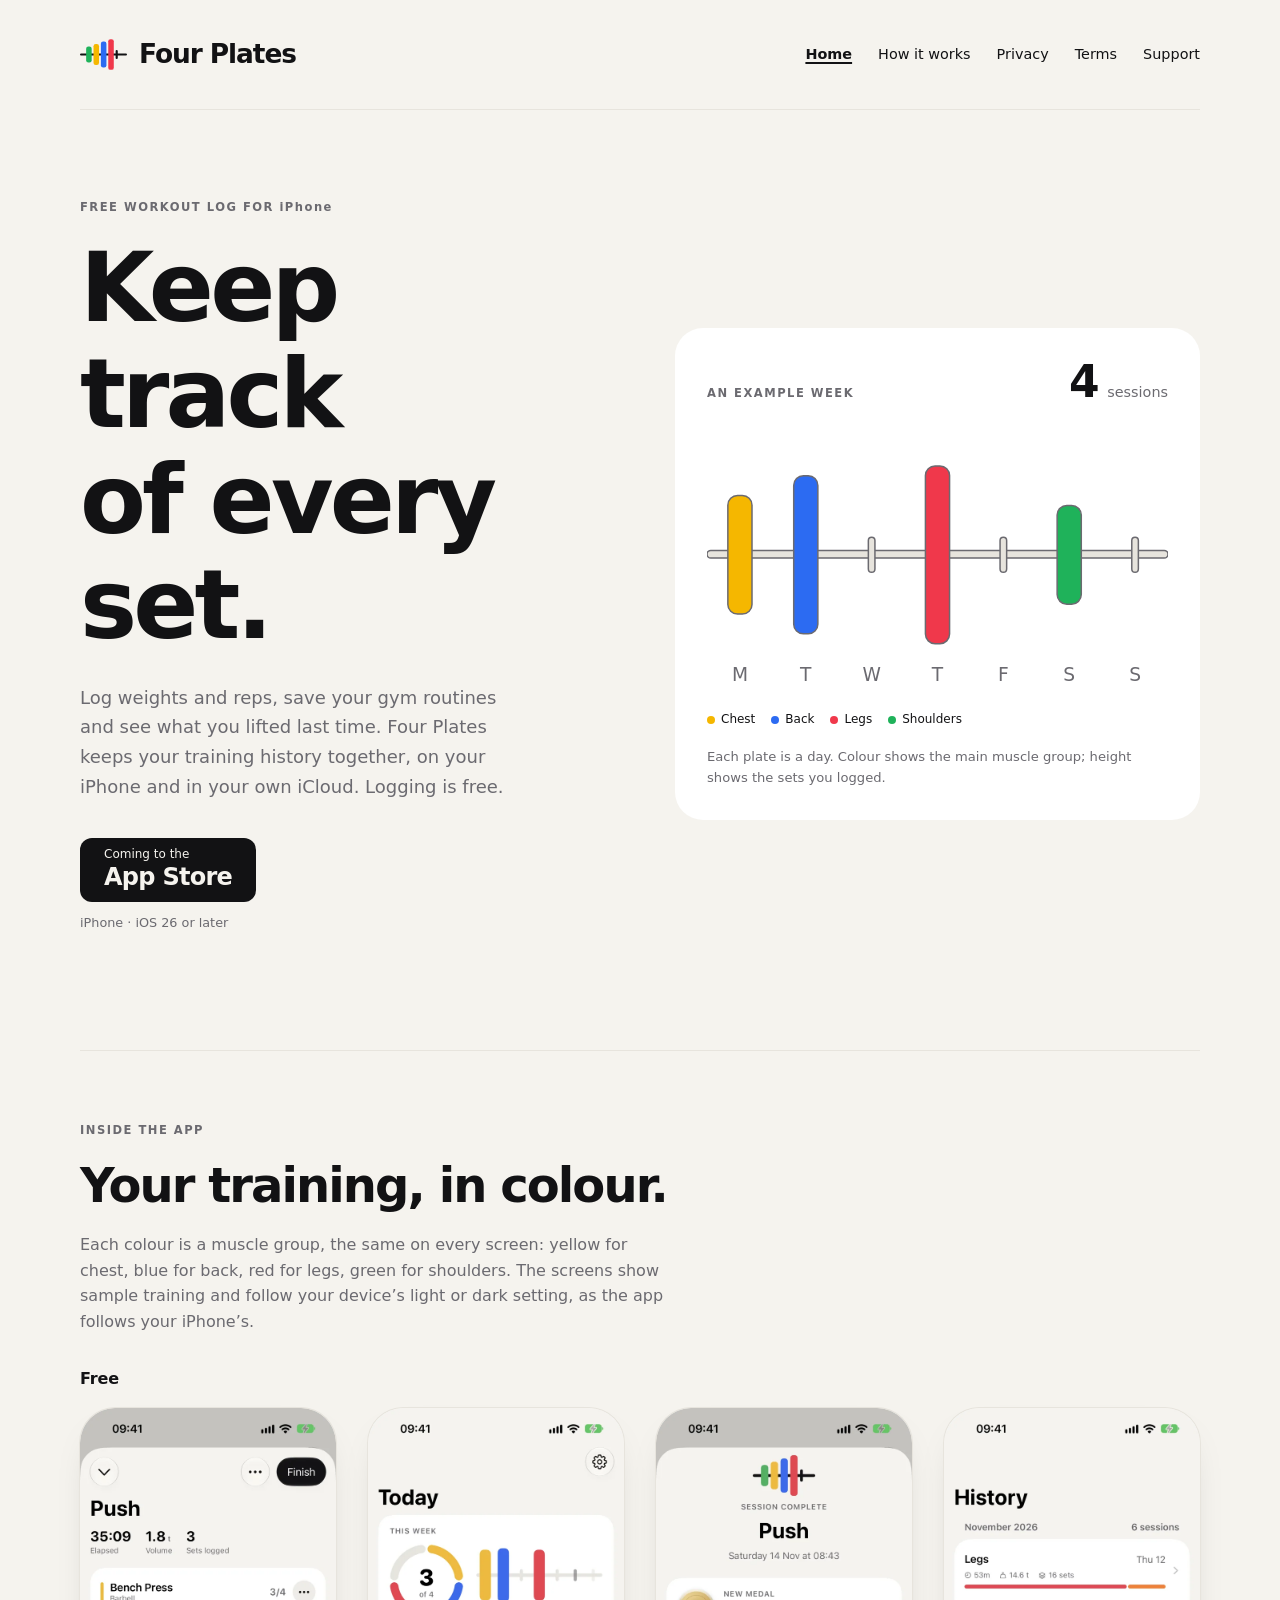
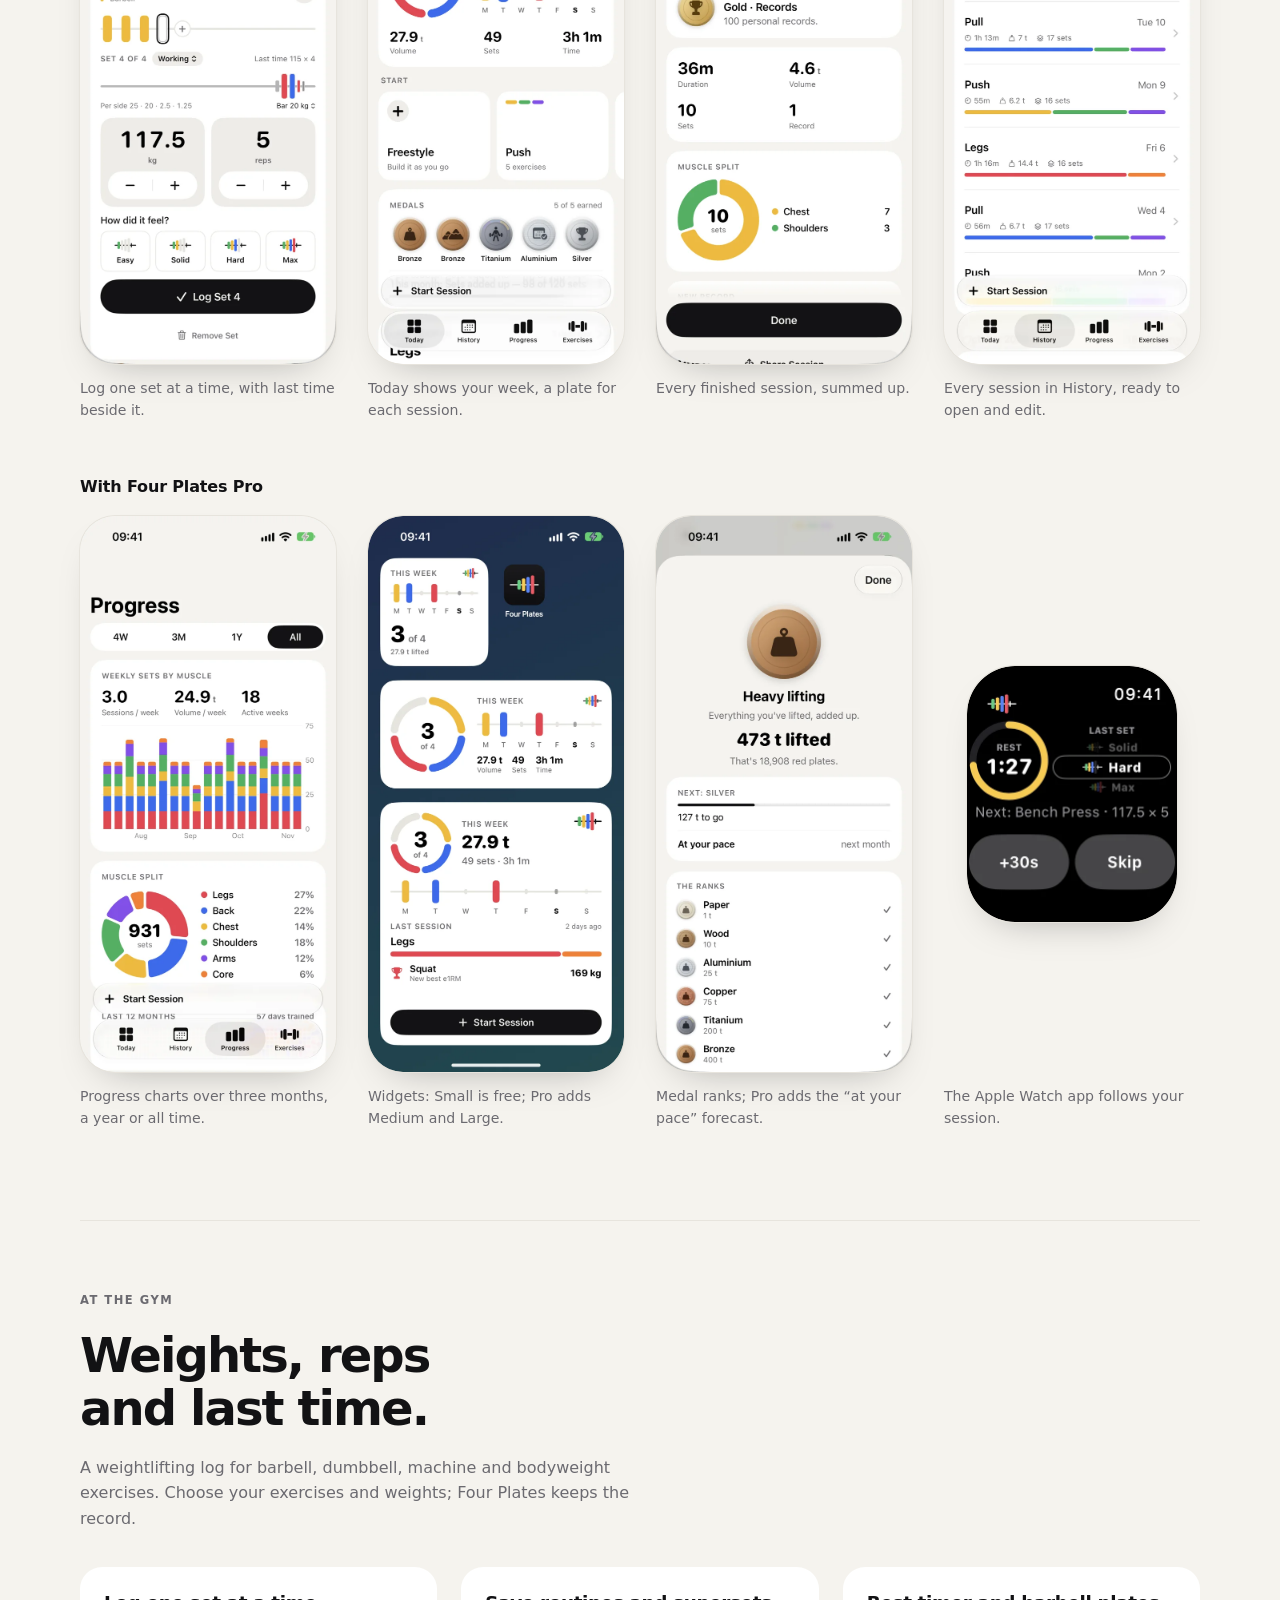
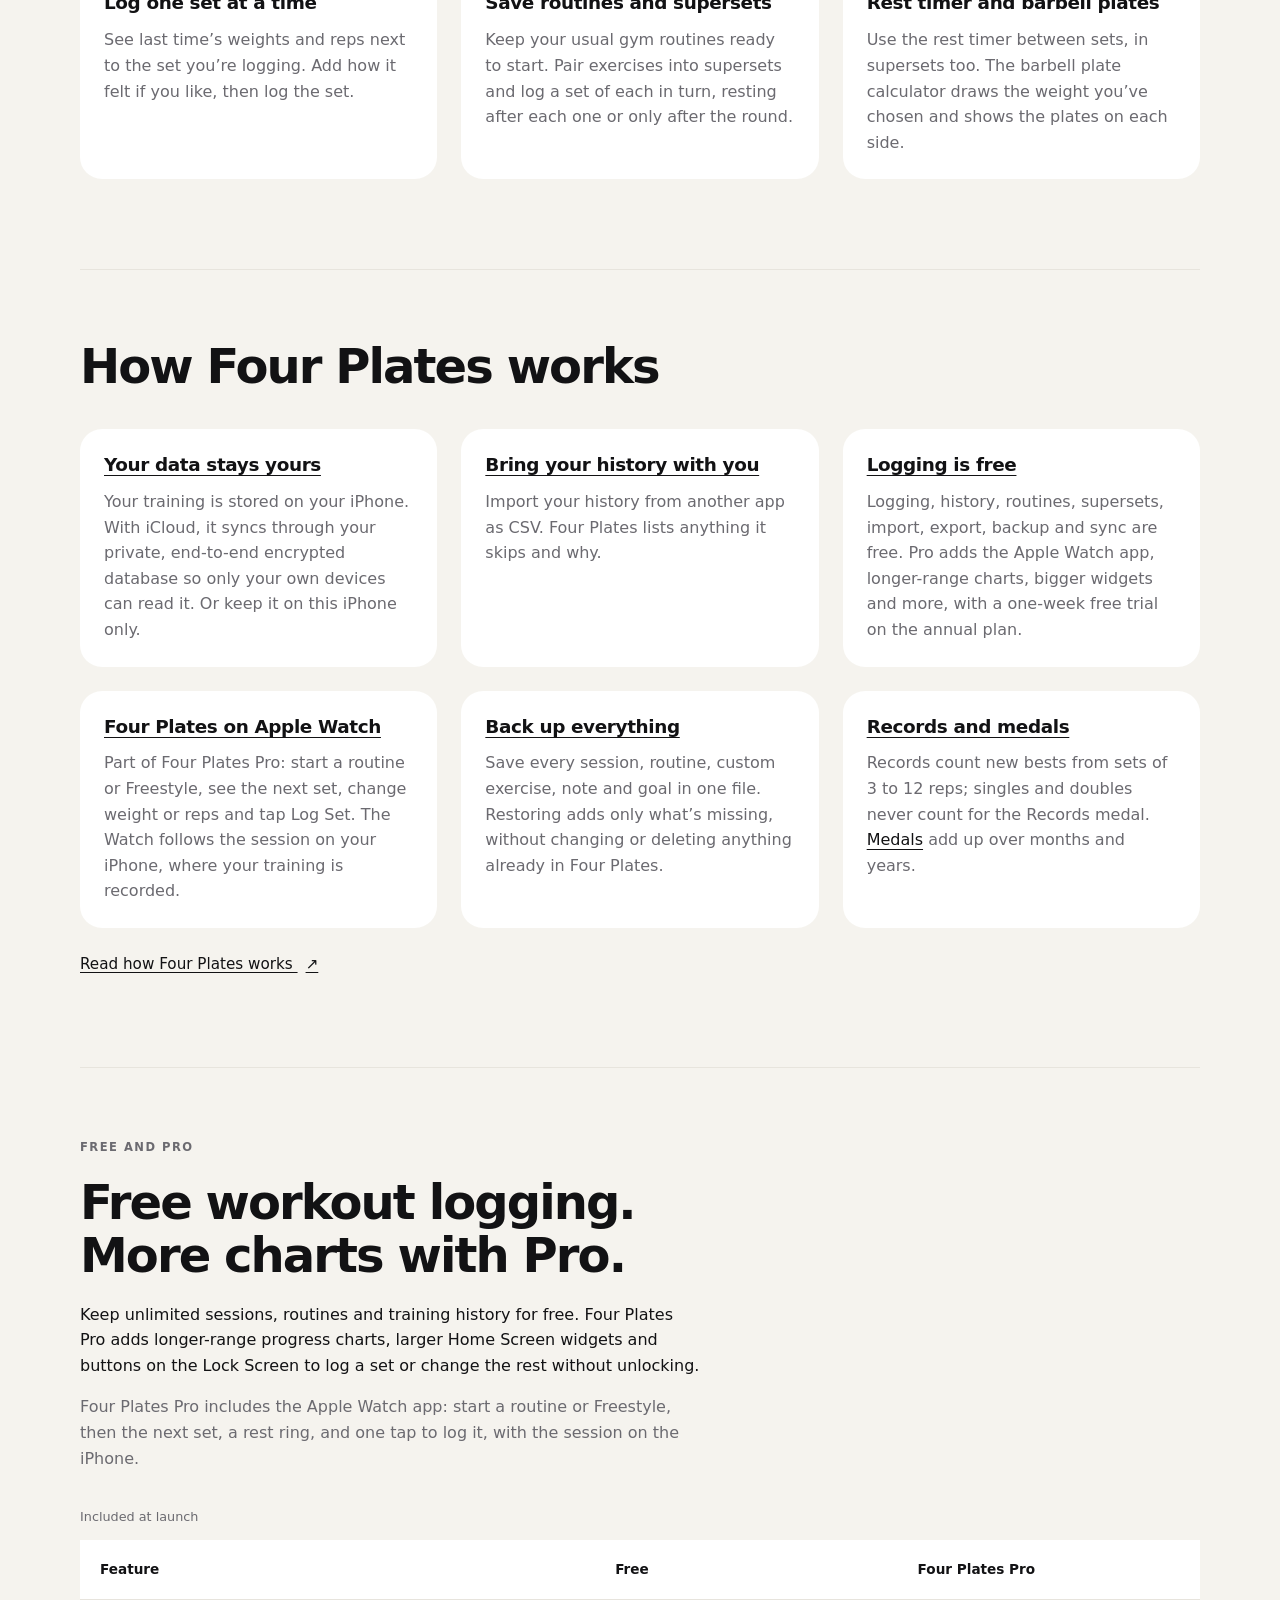
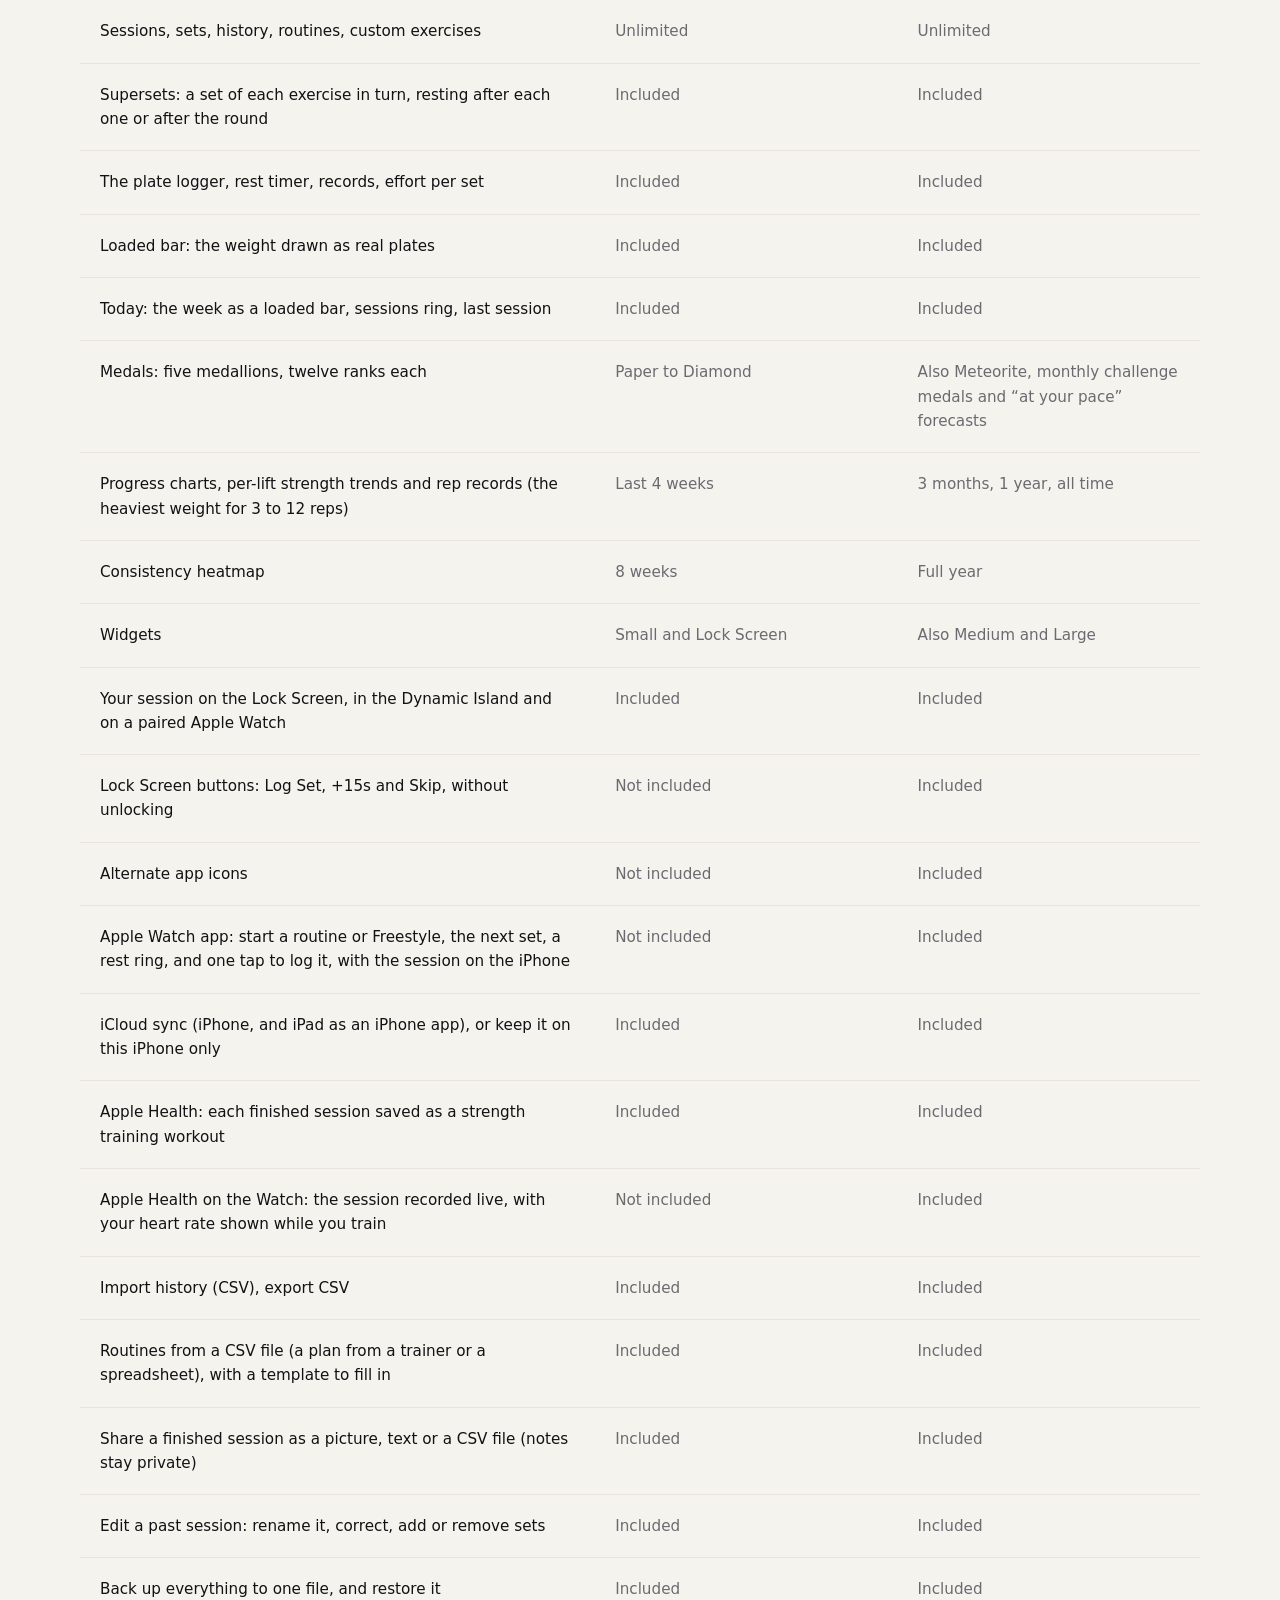
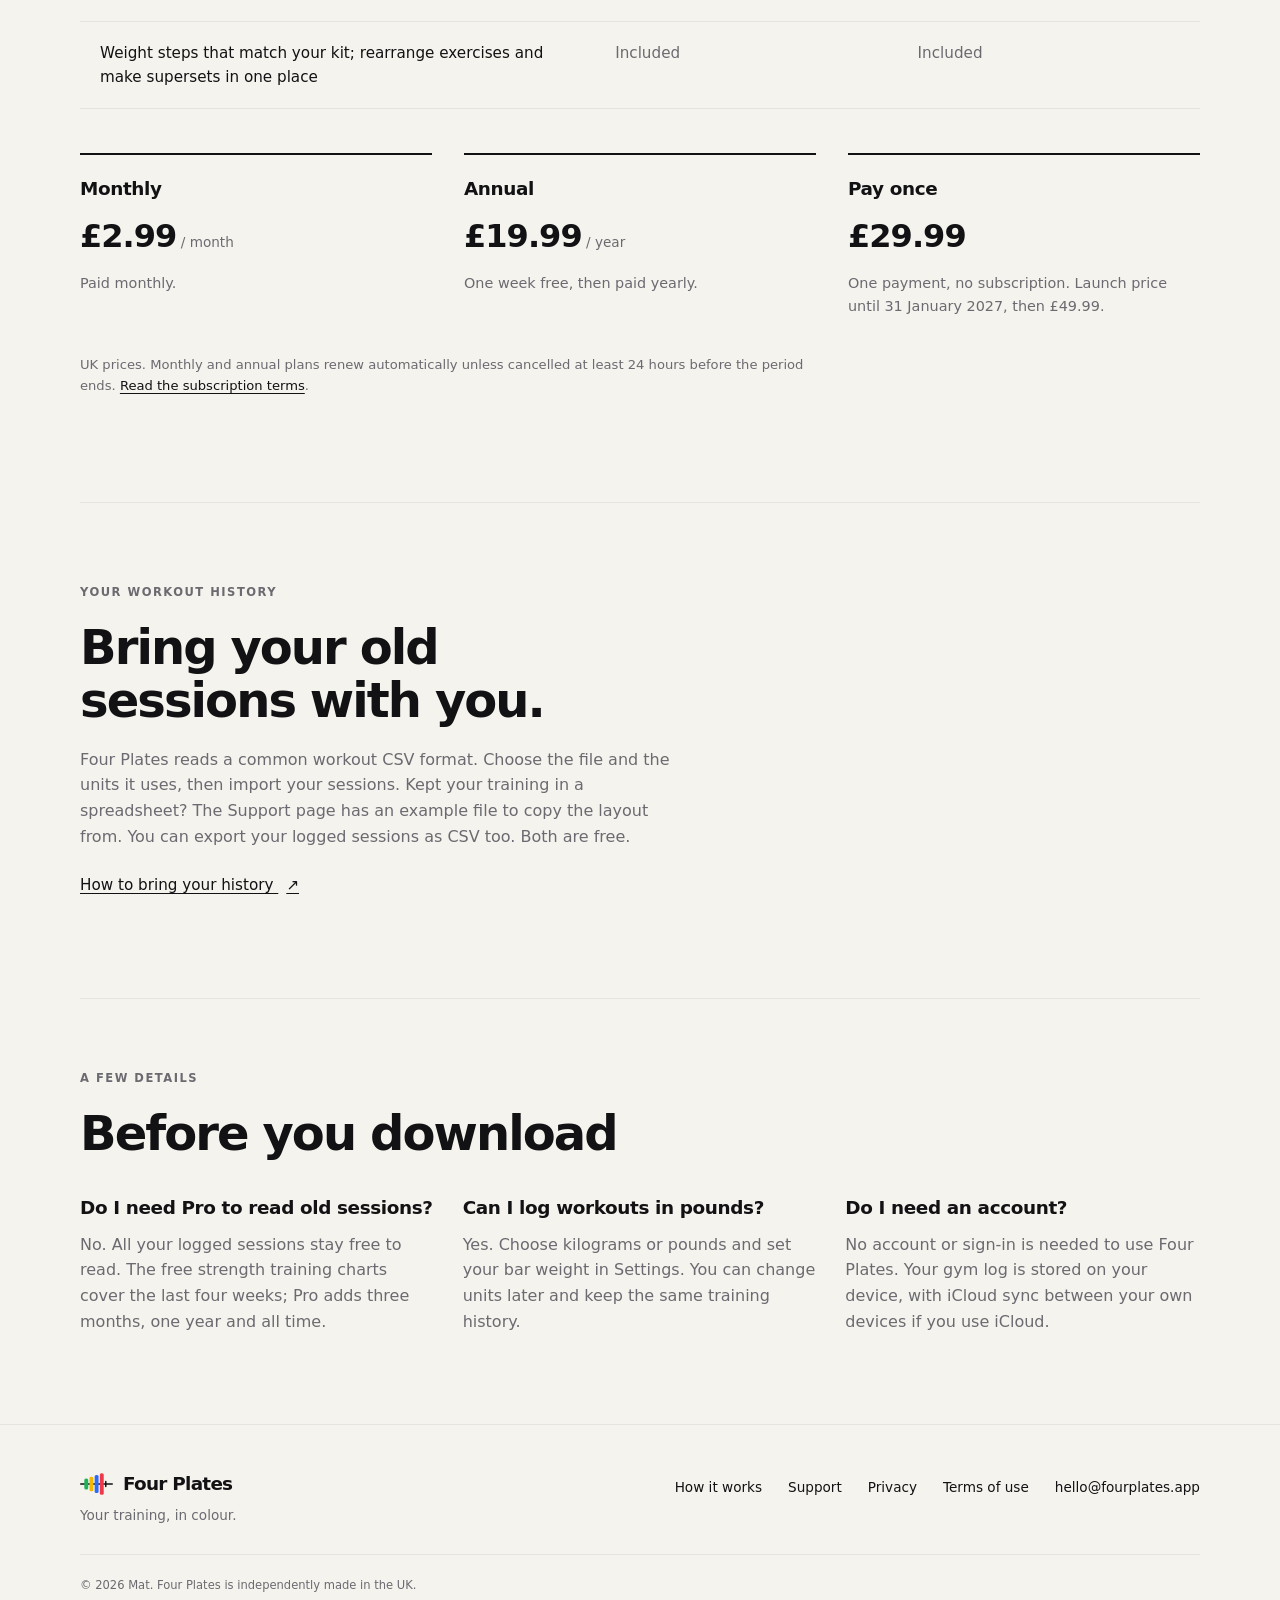
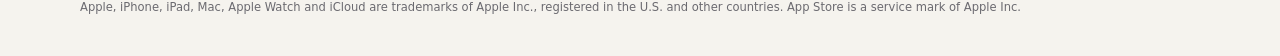
==== commit 61e6eb6f: "Pricing table: iCloud sync on iPhone and iPad; no Mac until there's a Mac version" ====
--- a/index.html
+++ b/index.html
@@ -242,7 +242,7 @@
           <tr><th scope="row">Lock Screen buttons: Log Set, +15s and Skip, without unlocking</th><td>Not included</td><td>Included</td></tr>
           <tr><th scope="row">Alternate app icons</th><td>Not included</td><td>Included</td></tr>
           <tr><th scope="row">Apple Watch app: start a routine or Freestyle, the next set, a rest ring, and one tap to log it, with the session on the iPhone</th><td>Not included</td><td>Included</td></tr>
-          <tr><th scope="row">iCloud sync (iPhone, and iPad or Mac as an iPhone app), or keep it on this iPhone only</th><td>Included</td><td>Included</td></tr>
+          <tr><th scope="row">iCloud sync (iPhone, and iPad as an iPhone app), or keep it on this iPhone only</th><td>Included</td><td>Included</td></tr>
           <tr><th scope="row">Apple Health: each finished session saved as a strength training workout</th><td>Included</td><td>Included</td></tr>
           <tr><th scope="row">Apple Health on the Watch: the session recorded live, with your heart rate shown while you train</th><td>Not included</td><td>Included</td></tr>
           <tr><th scope="row">Import history (CSV), export CSV</th><td>Included</td><td>Included</td></tr>
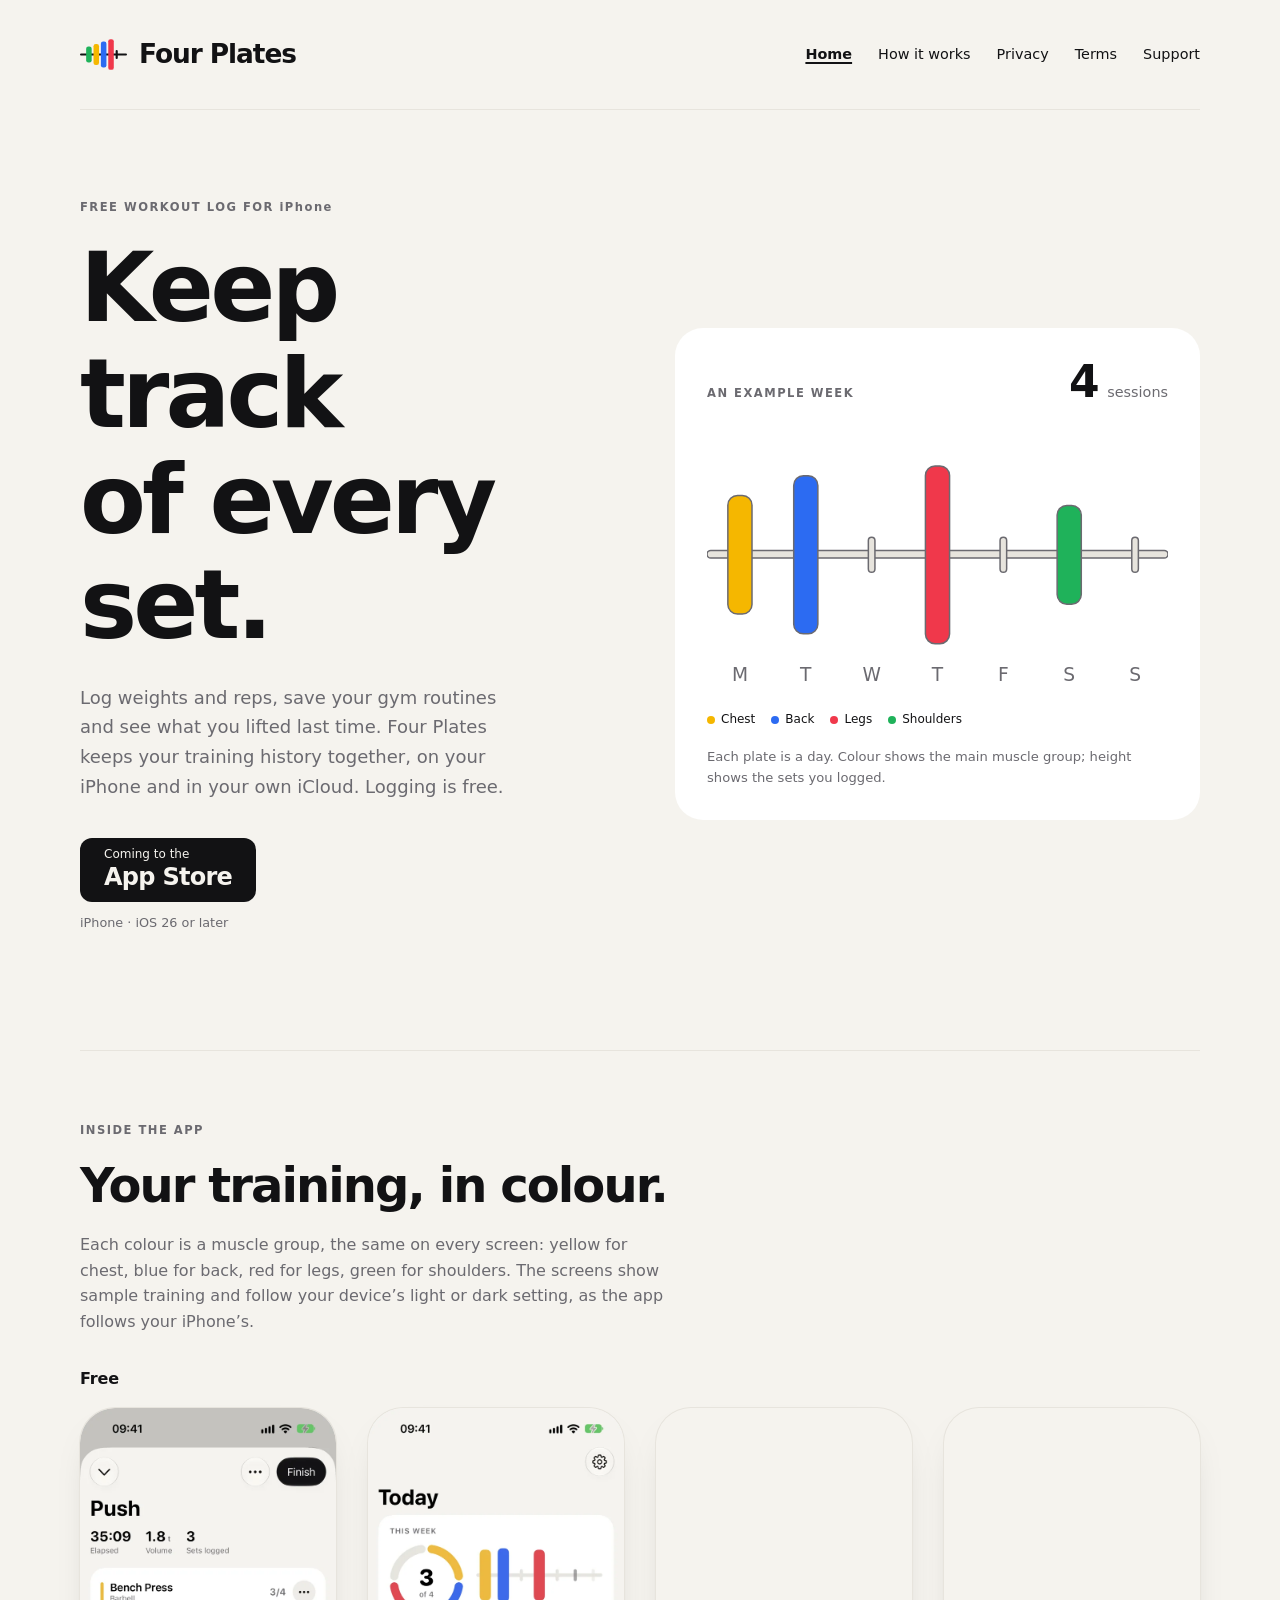
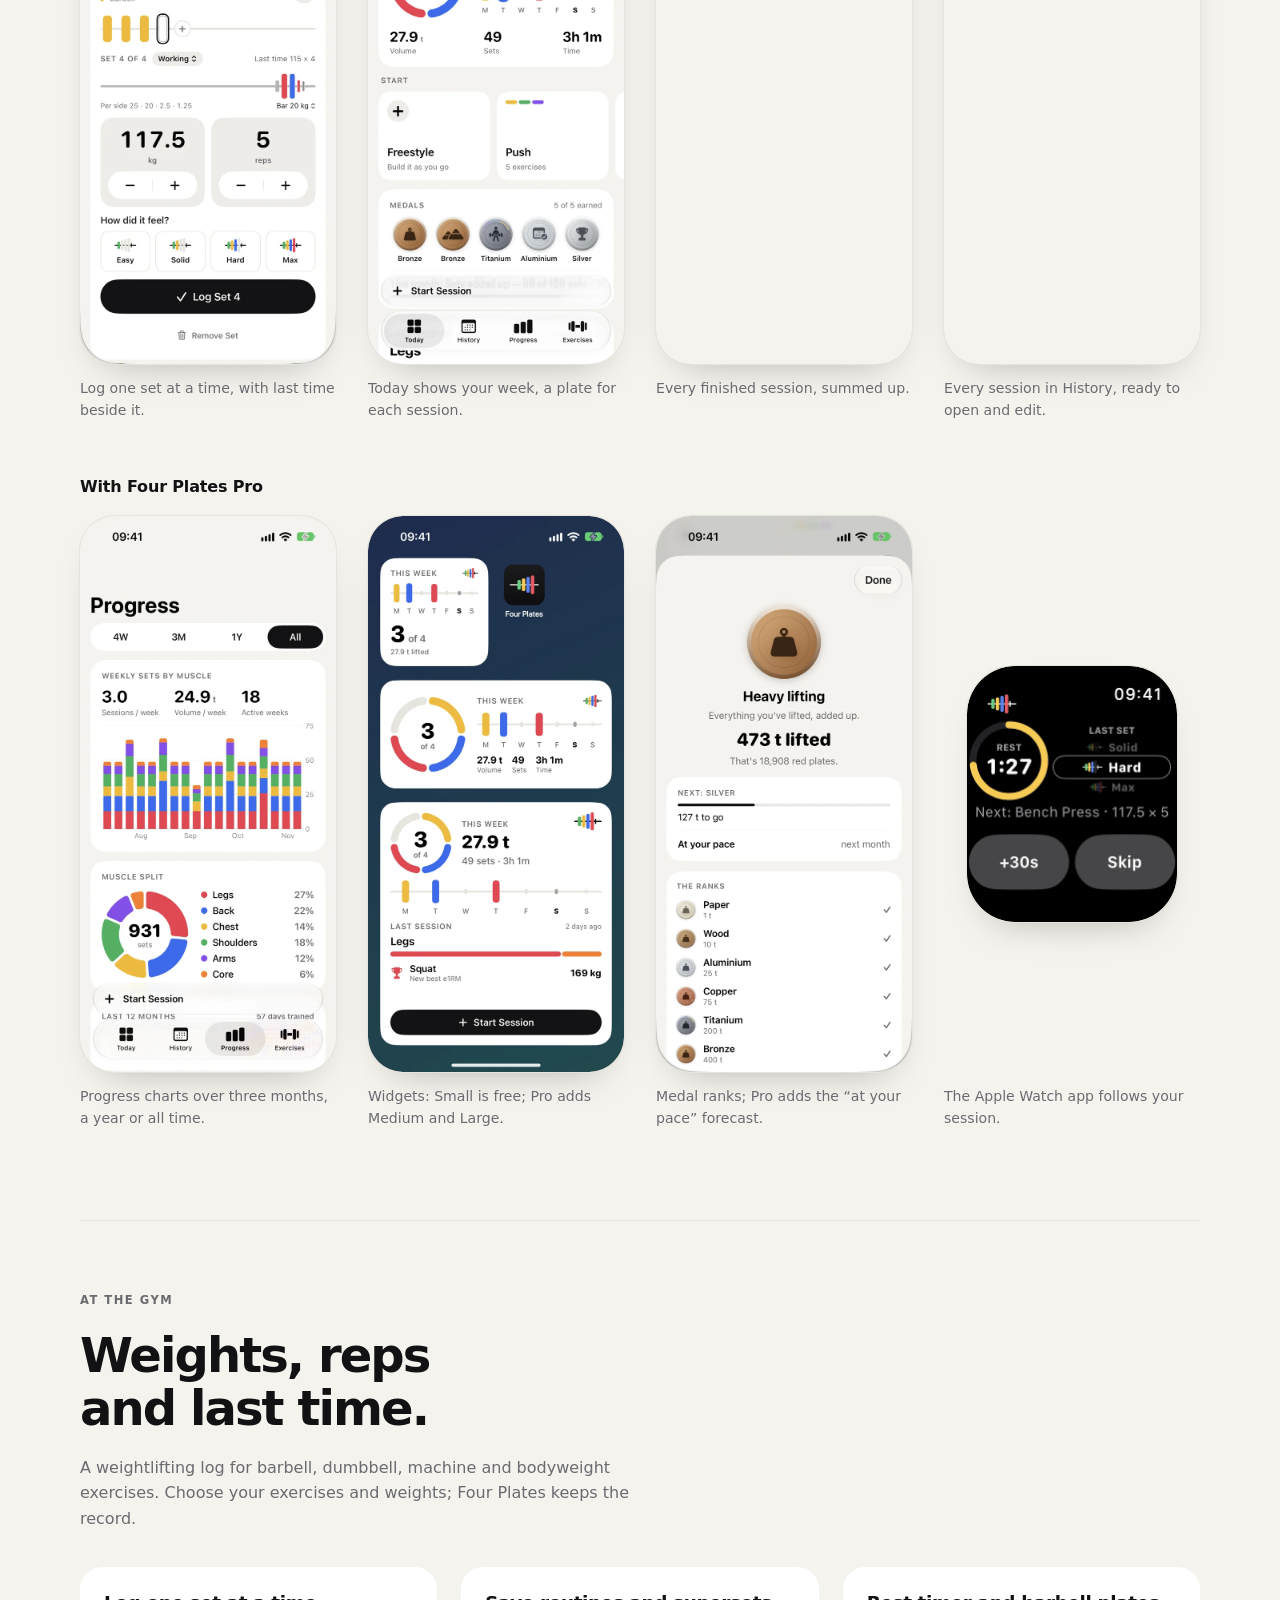
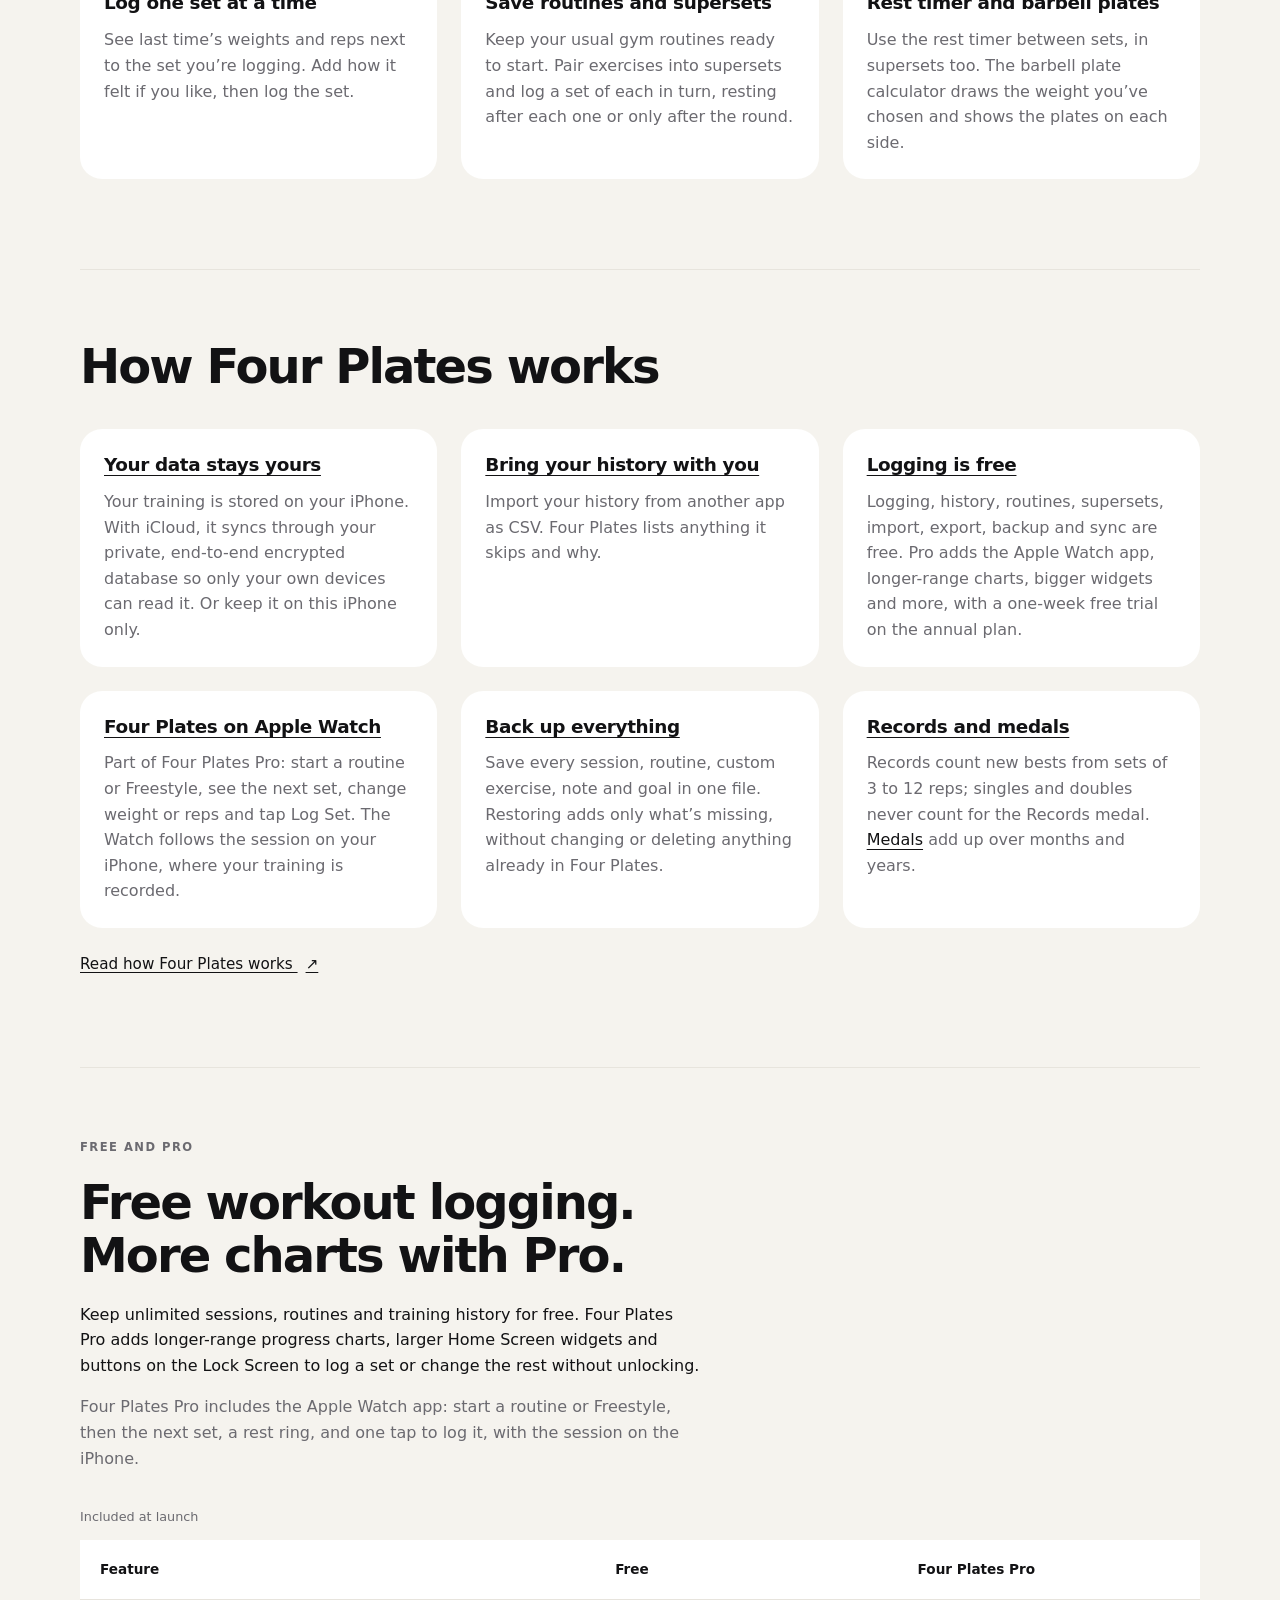
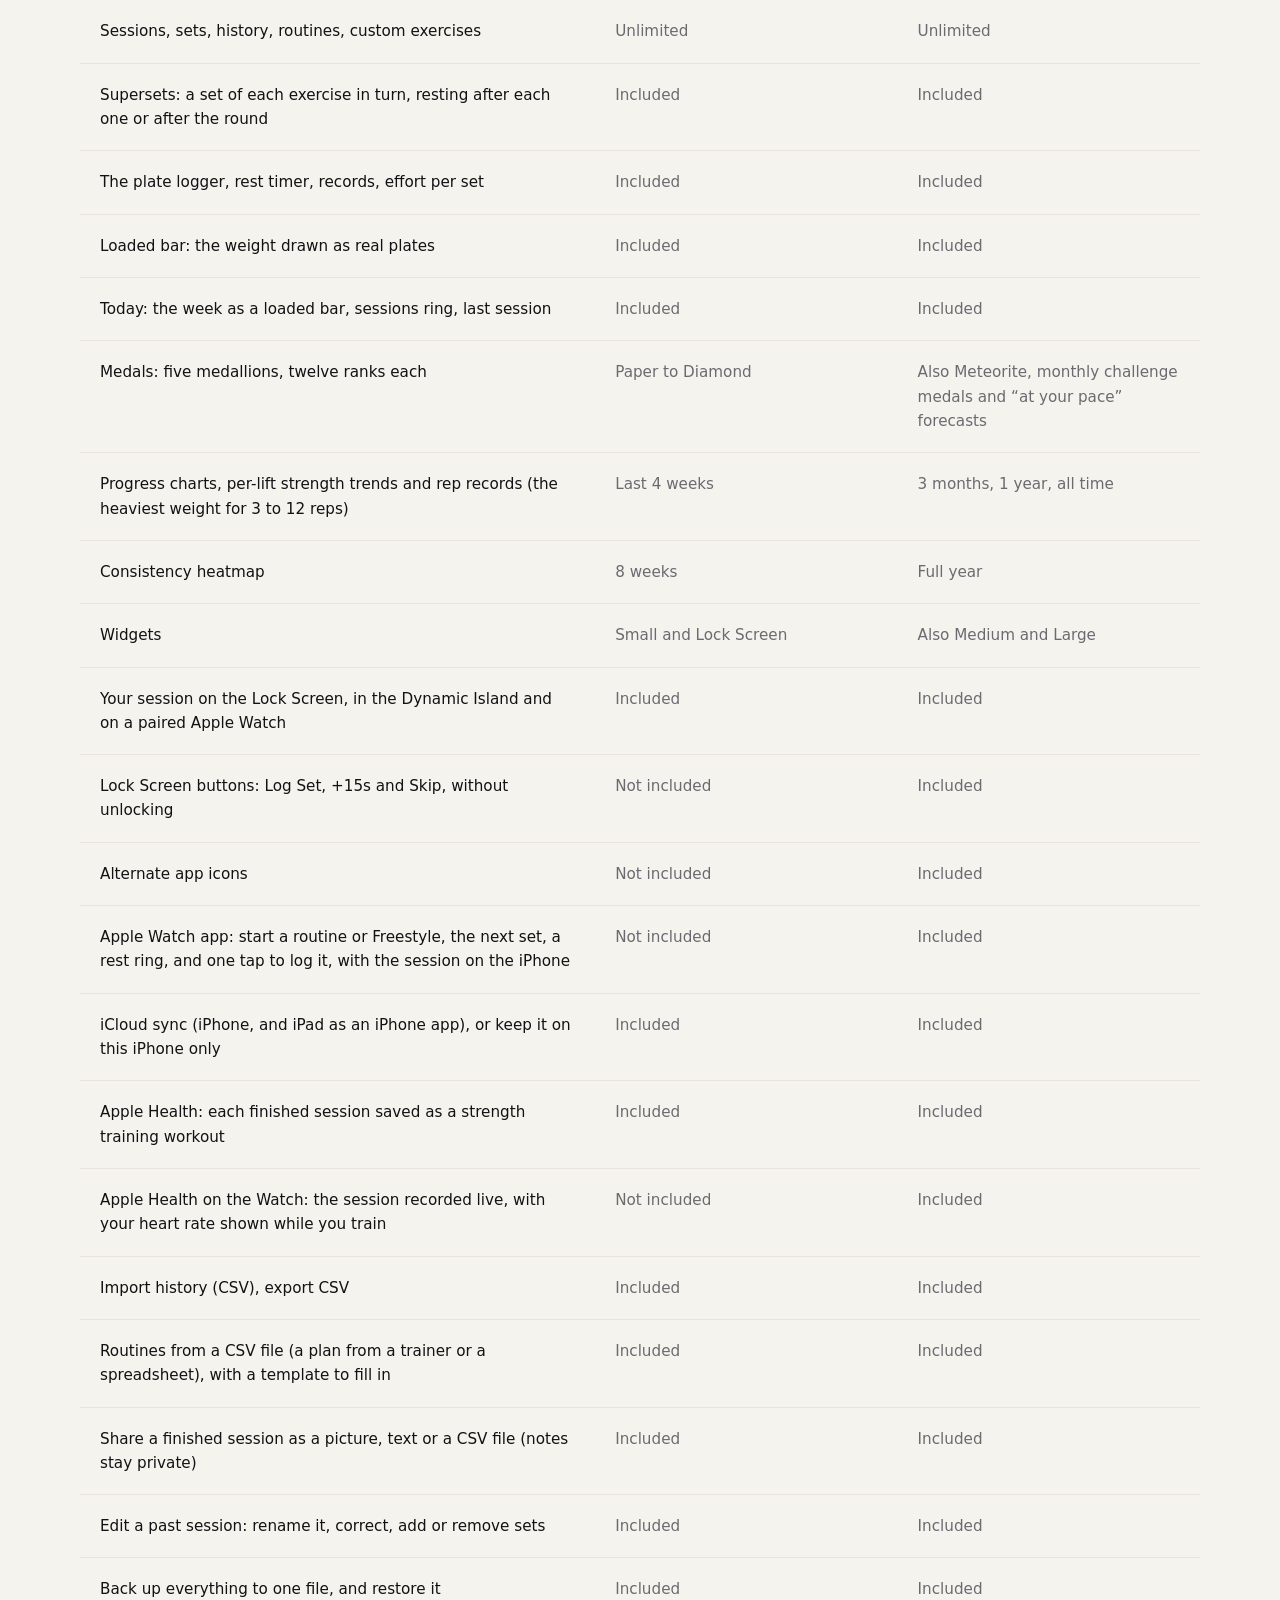
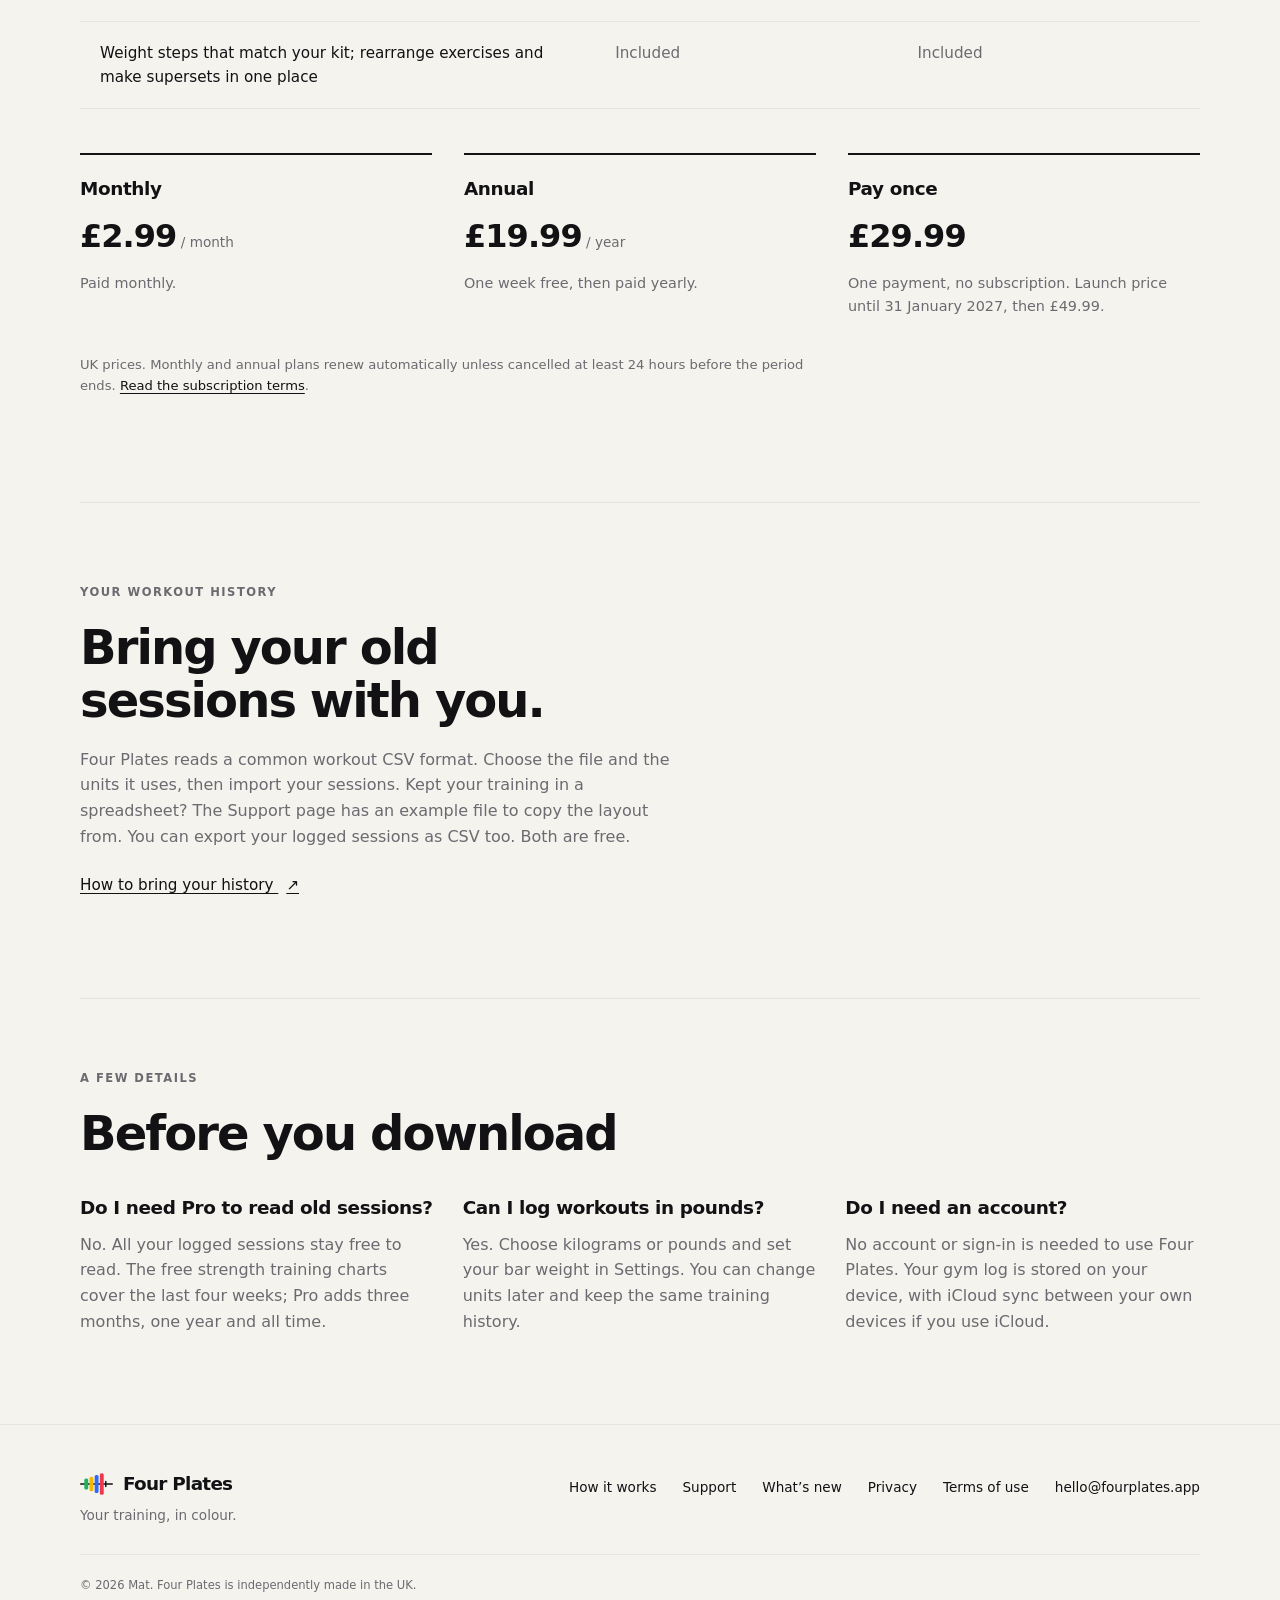
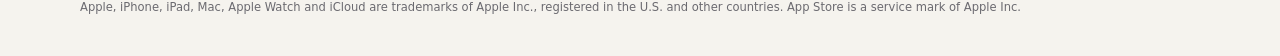
==== commit 0ab9be63: "What's new page: versions 1.0 and 1.0.1, linked from every footer and the sitemap" ====
--- a/index.html
+++ b/index.html
@@ -307,6 +307,7 @@
       <nav aria-label="Footer">
         <a href="how-it-works">How it works</a>
         <a href="support">Support</a>
+        <a href="whats-new">What’s new</a>
         <a href="privacy">Privacy</a>
         <a href="terms">Terms of use</a>
         <a href="mailto:hello@fourplates.app">hello@fourplates.app</a>
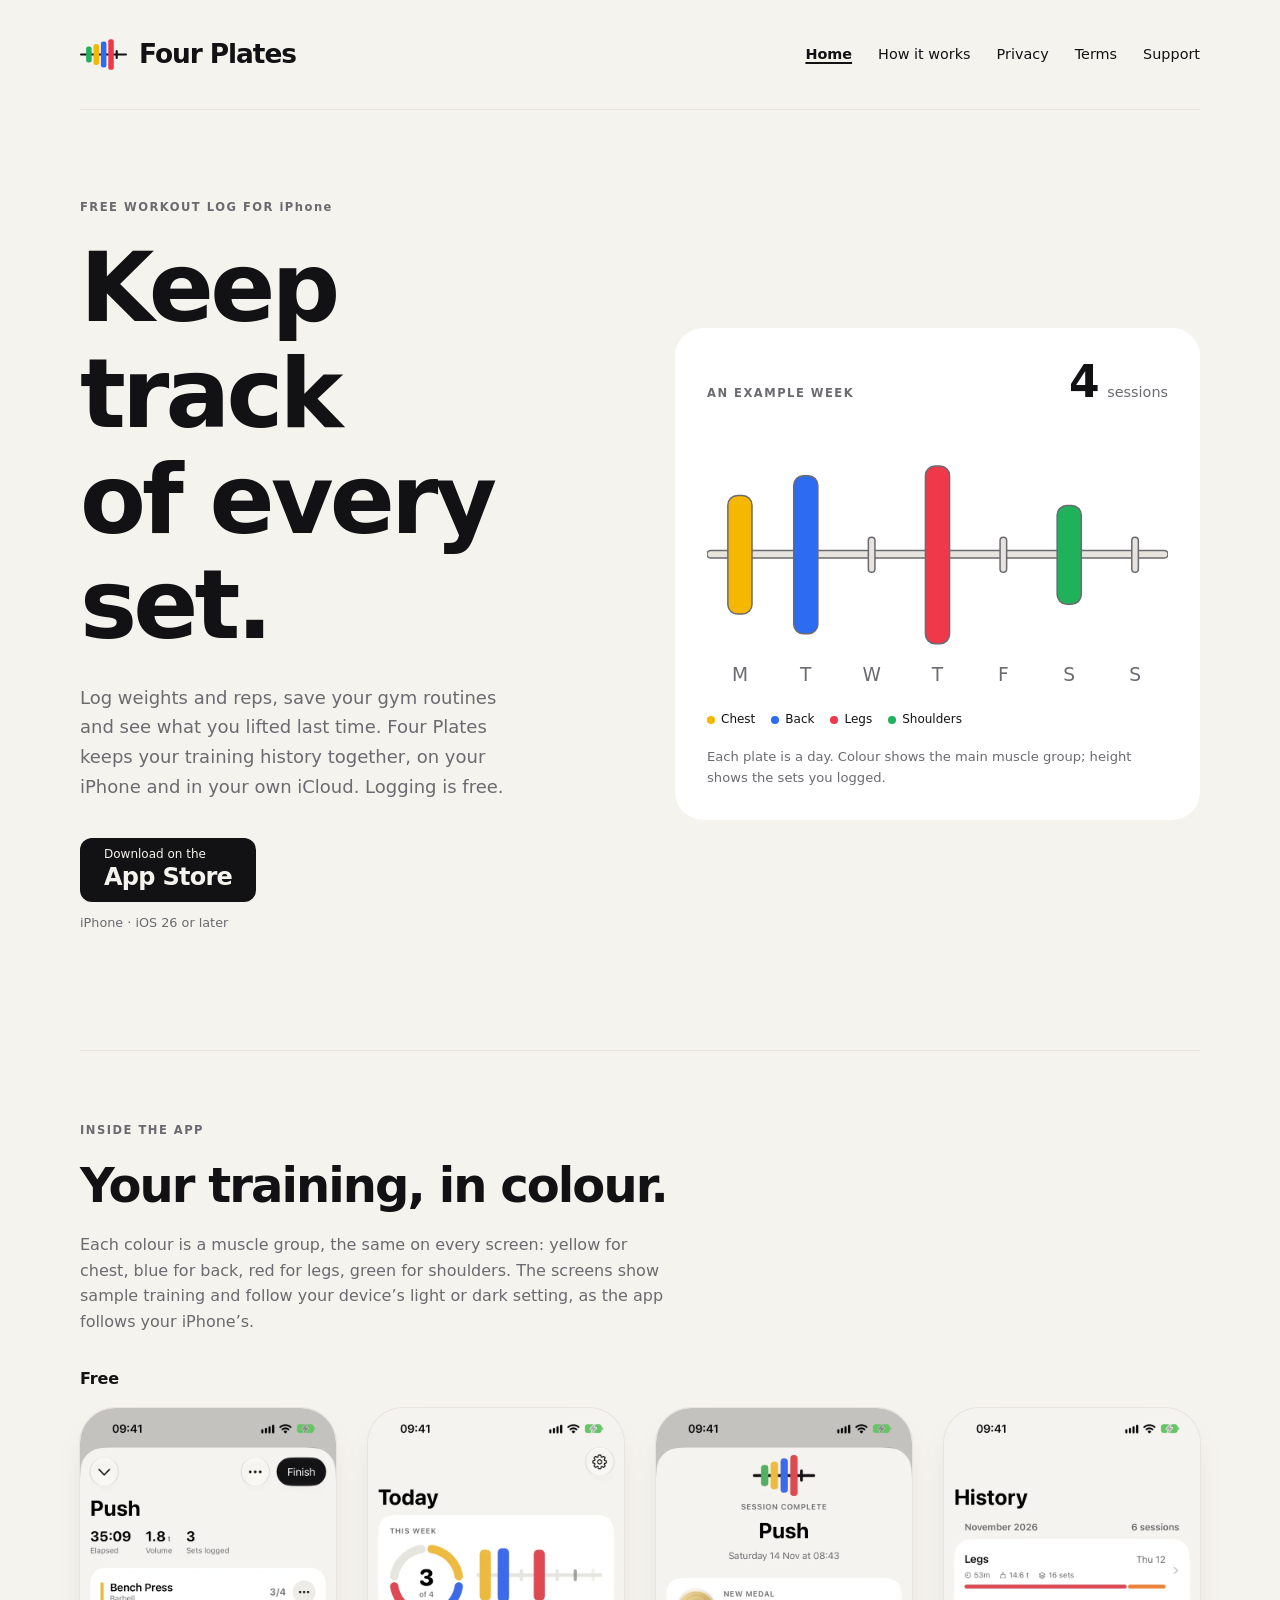
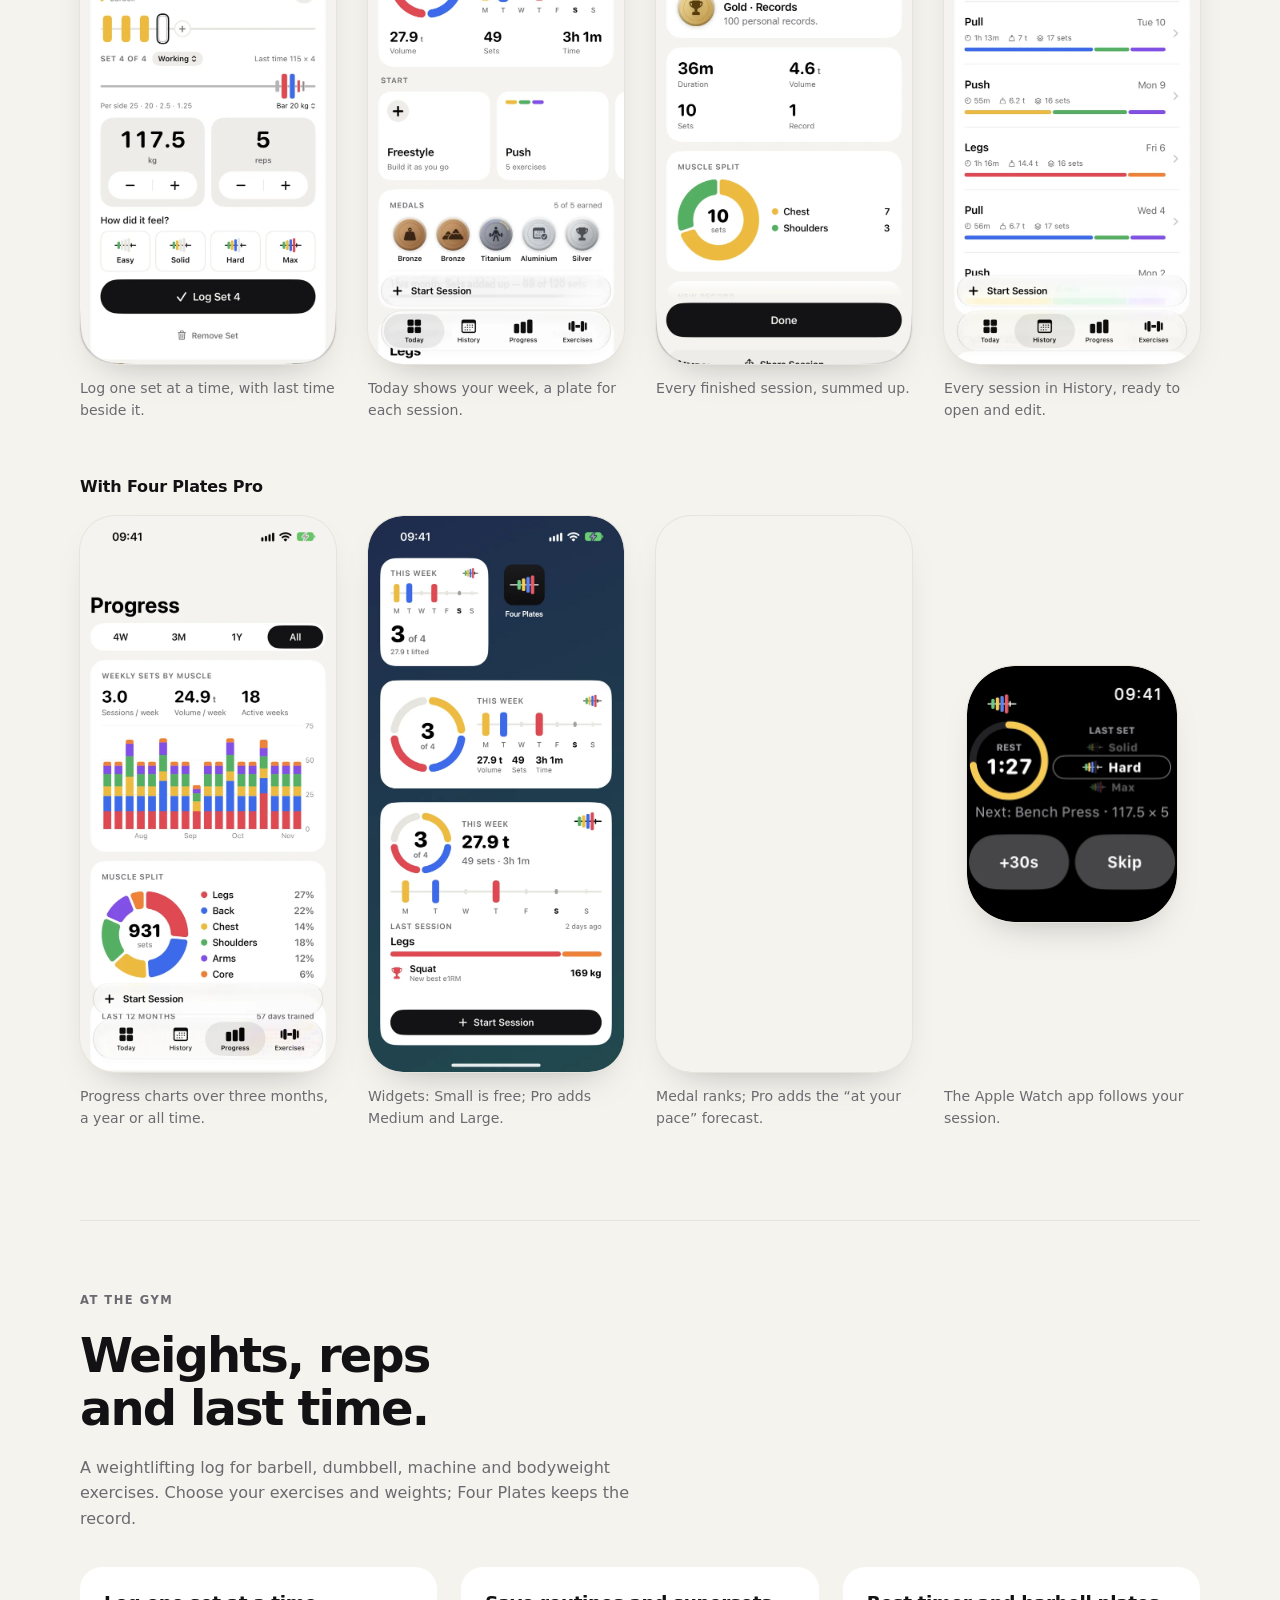
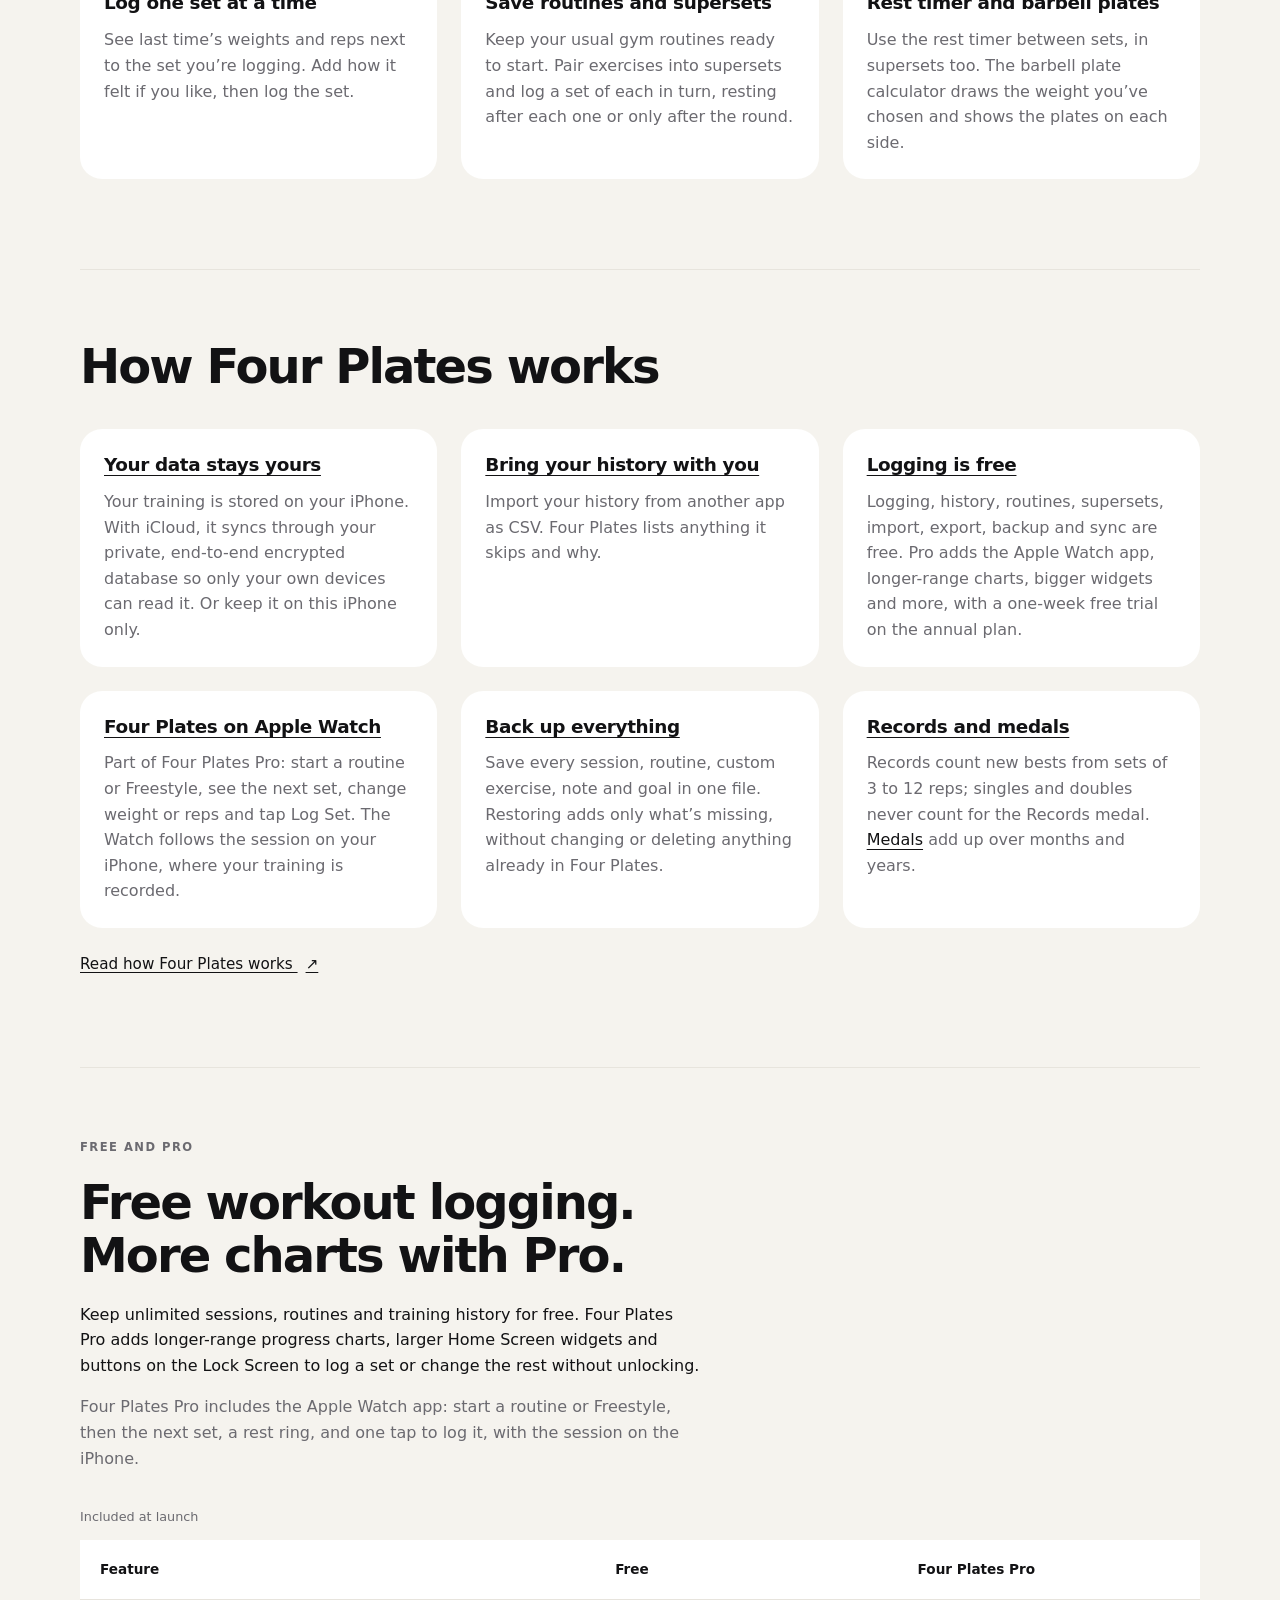
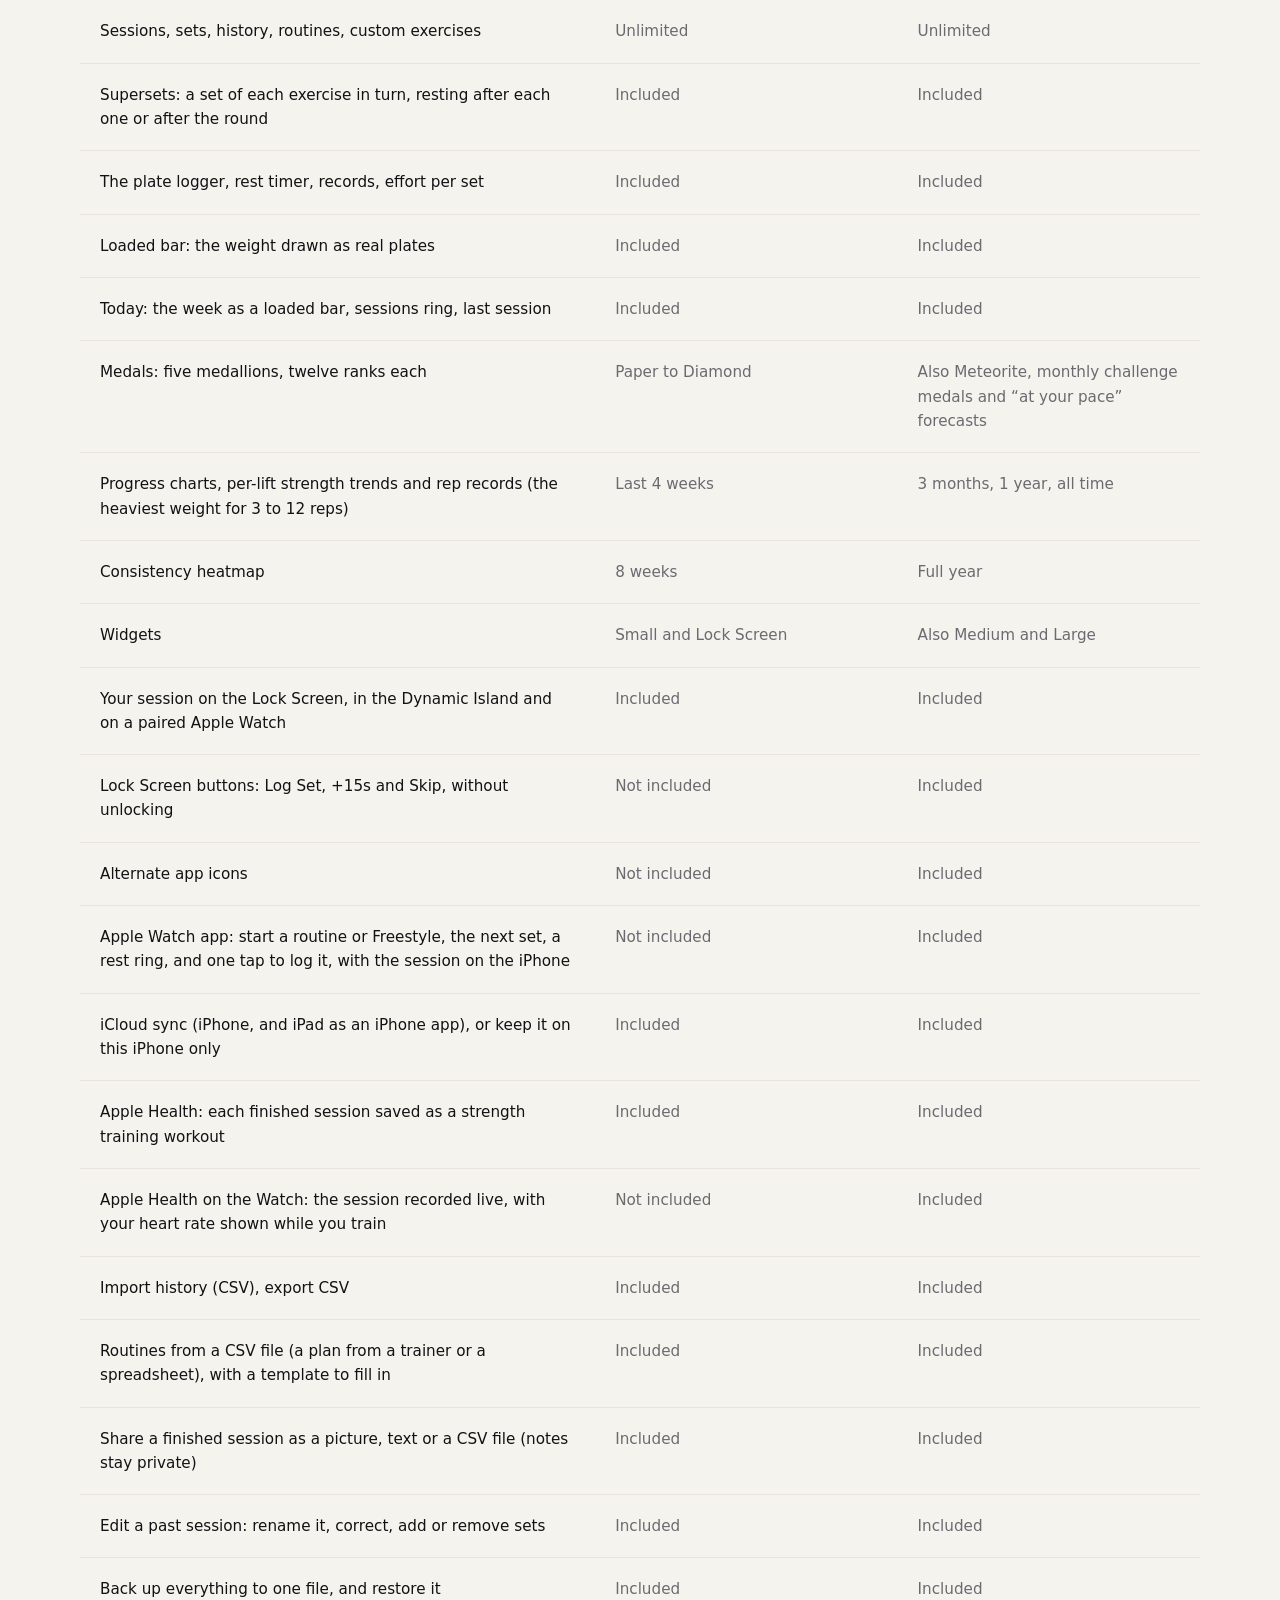
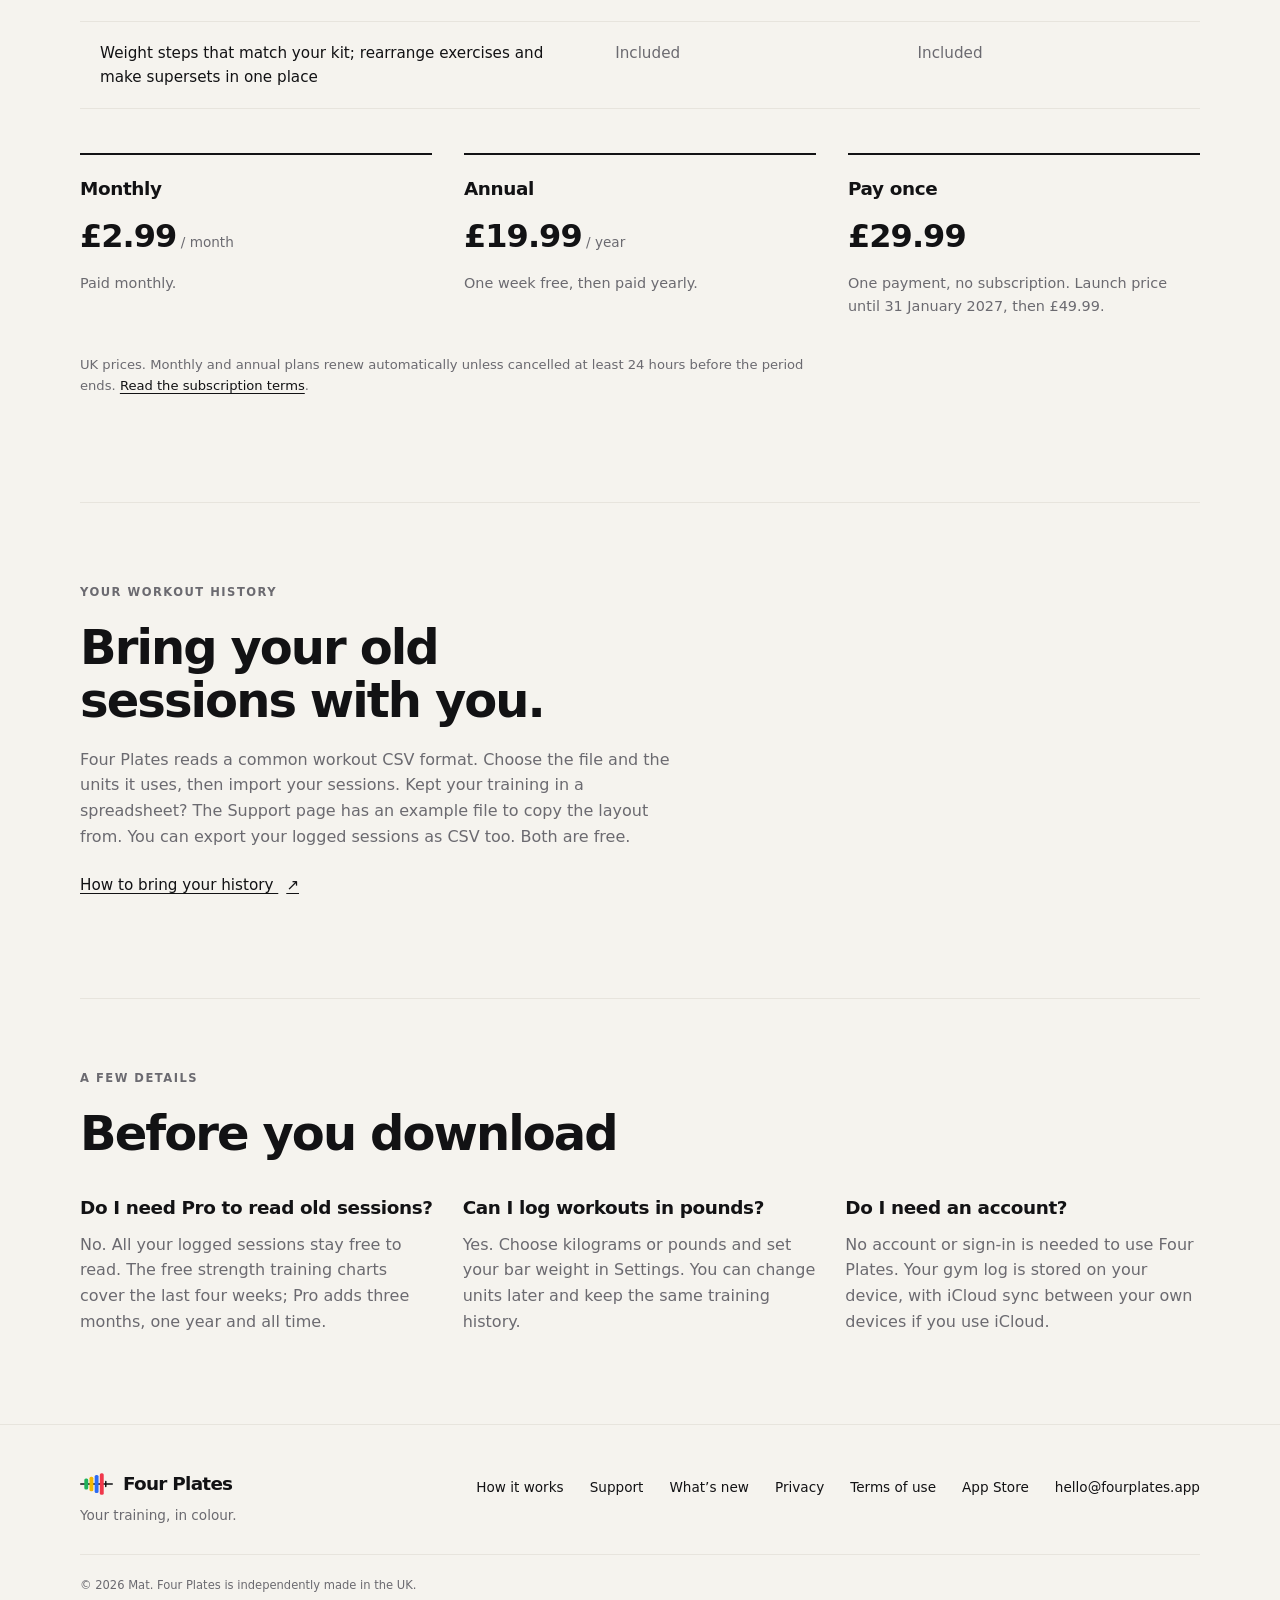
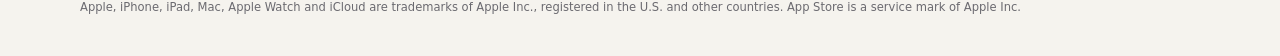
==== commit da1067a8: "App Store links: Smart App Banner on every page, footer link, home page button to the listing" ====
--- a/index.html
+++ b/index.html
@@ -3,6 +3,7 @@
 <head>
   <meta charset="utf-8">
   <meta name="viewport" content="width=device-width, initial-scale=1">
+  <meta name="apple-itunes-app" content="app-id=6832326538">
   <meta name="color-scheme" content="light dark">
   <meta name="theme-color" content="#F5F3EE" media="(prefers-color-scheme: light)">
   <meta name="theme-color" content="#0B0B0D" media="(prefers-color-scheme: dark)">
@@ -53,11 +54,10 @@
         <p class="eyebrow">Free workout log for <span class="product-name">iPhone</span></p>
         <h1 id="intro-title">Keep track<br>of every set.</h1>
         <p class="lede">Log weights and reps, save your gym routines and see what you lifted last time. Four Plates keeps your training history together, on your iPhone and in your own iCloud. Logging is free.</p>
-        <!-- APP_STORE_LINK -->
-        <div class="store-badge-placeholder" role="note" aria-label="App Store badge placeholder. Link to be added at launch.">
-          <span>Coming to the</span>
+        <a class="store-badge-placeholder" href="https://apps.apple.com/app/id6832326538">
+          <span>Download on the</span>
           <strong>App Store</strong>
-        </div>
+        </a>
         <p class="small">iPhone · iOS 26 or later</p>
       </div>
       <figure class="week-preview">
@@ -310,6 +310,7 @@
         <a href="whats-new">What’s new</a>
         <a href="privacy">Privacy</a>
         <a href="terms">Terms of use</a>
+        <a href="https://apps.apple.com/app/id6832326538">App Store</a>
         <a href="mailto:hello@fourplates.app">hello@fourplates.app</a>
       </nav>
       <div class="credits">
--- a/style.css
+++ b/style.css
@@ -62,7 +62,7 @@
 .lede { font-size: 1.125rem; line-height: 1.65; color: var(--inkSecondary); }
 .hero-copy .lede { max-width: 440px; }
 .small { margin-top: 0.7rem; color: var(--inkSecondary); font-size: 0.8rem; }
-.store-badge-placeholder { display: inline-flex; flex-direction: column; padding: 10px 24px 12px; margin-top: 1.25rem; color: var(--canvas); background: var(--ink); border-radius: 12px; line-height: 1.1; }
+.store-badge-placeholder { text-decoration: none;  display: inline-flex; flex-direction: column; padding: 10px 24px 12px; margin-top: 1.25rem; color: var(--canvas); background: var(--ink); border-radius: 12px; line-height: 1.1; }
 .store-badge-placeholder span { font-size: 0.75rem; margin-bottom: 3px; }
 .store-badge-placeholder strong { font-size: 1.5rem; font-weight: 600; letter-spacing: -0.03em; }
 .week-preview { margin: 0; padding: 32px; background: var(--card); border-radius: 28px; }
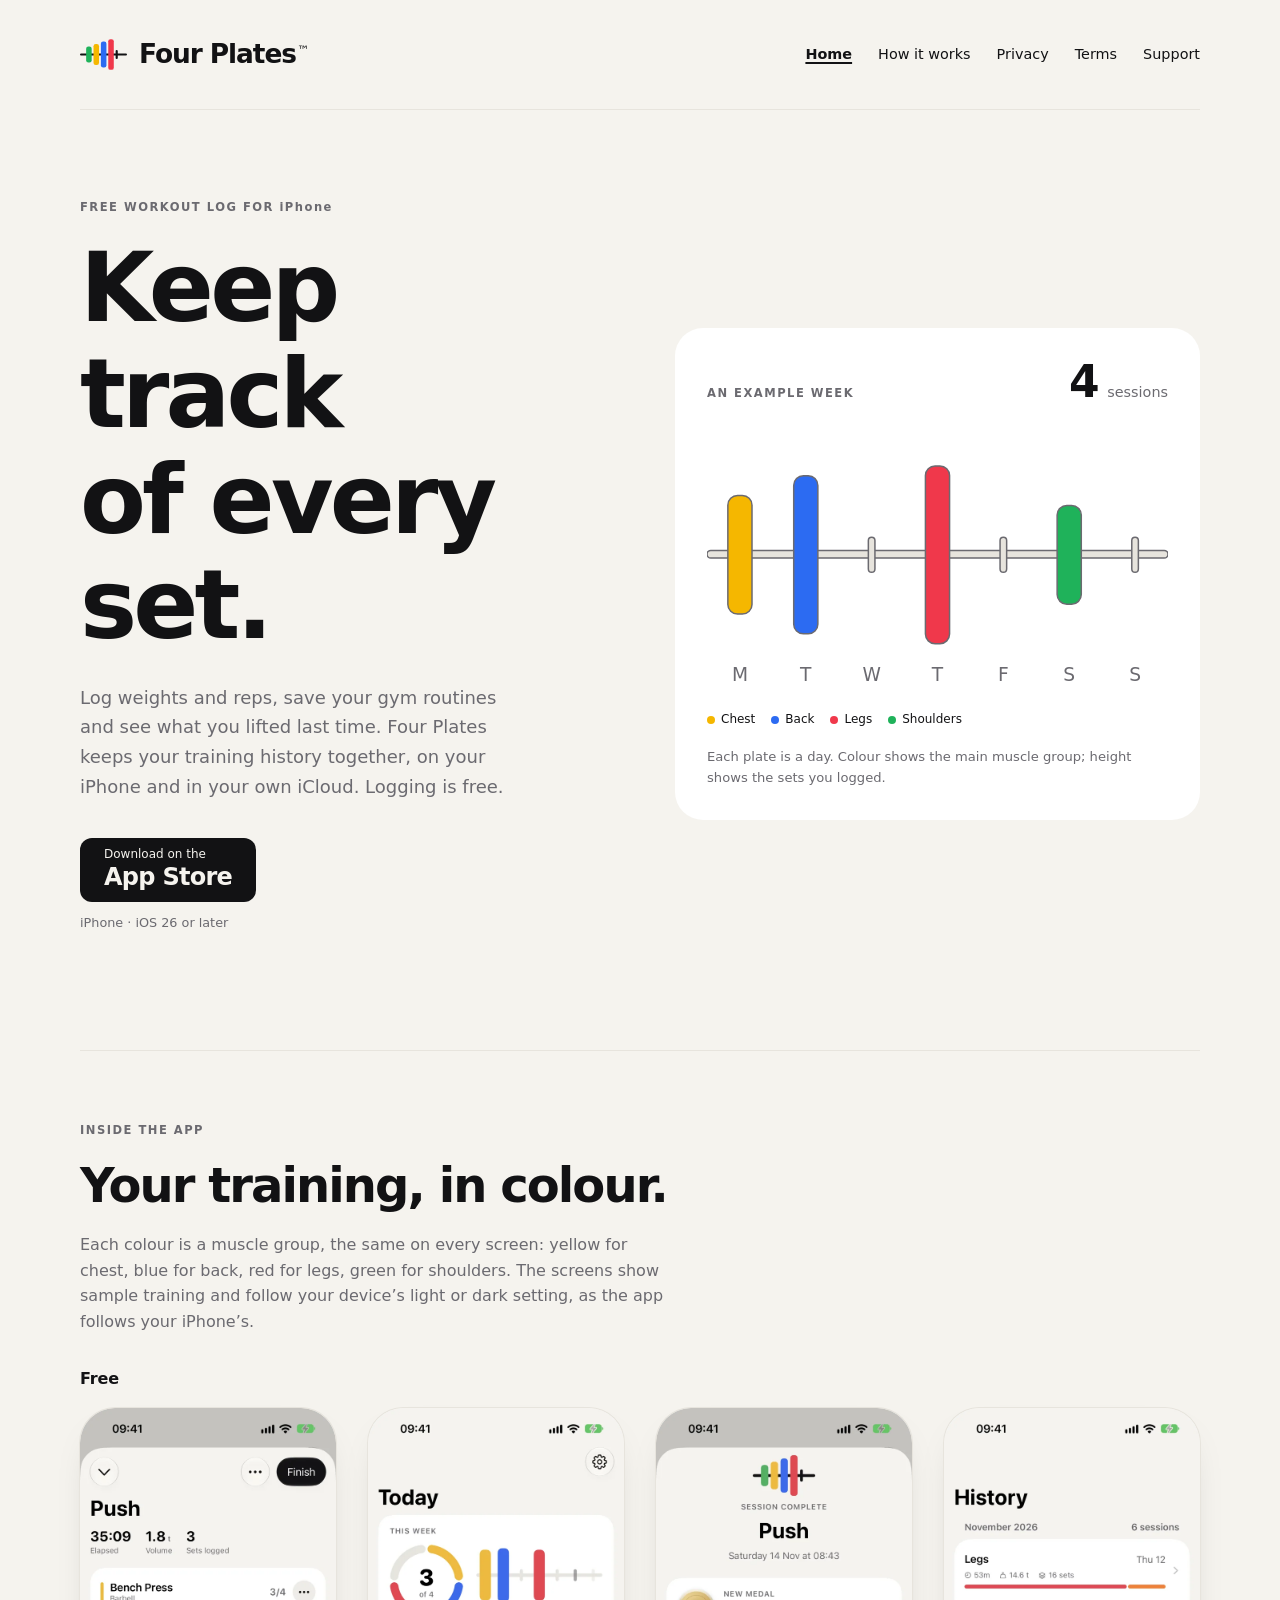
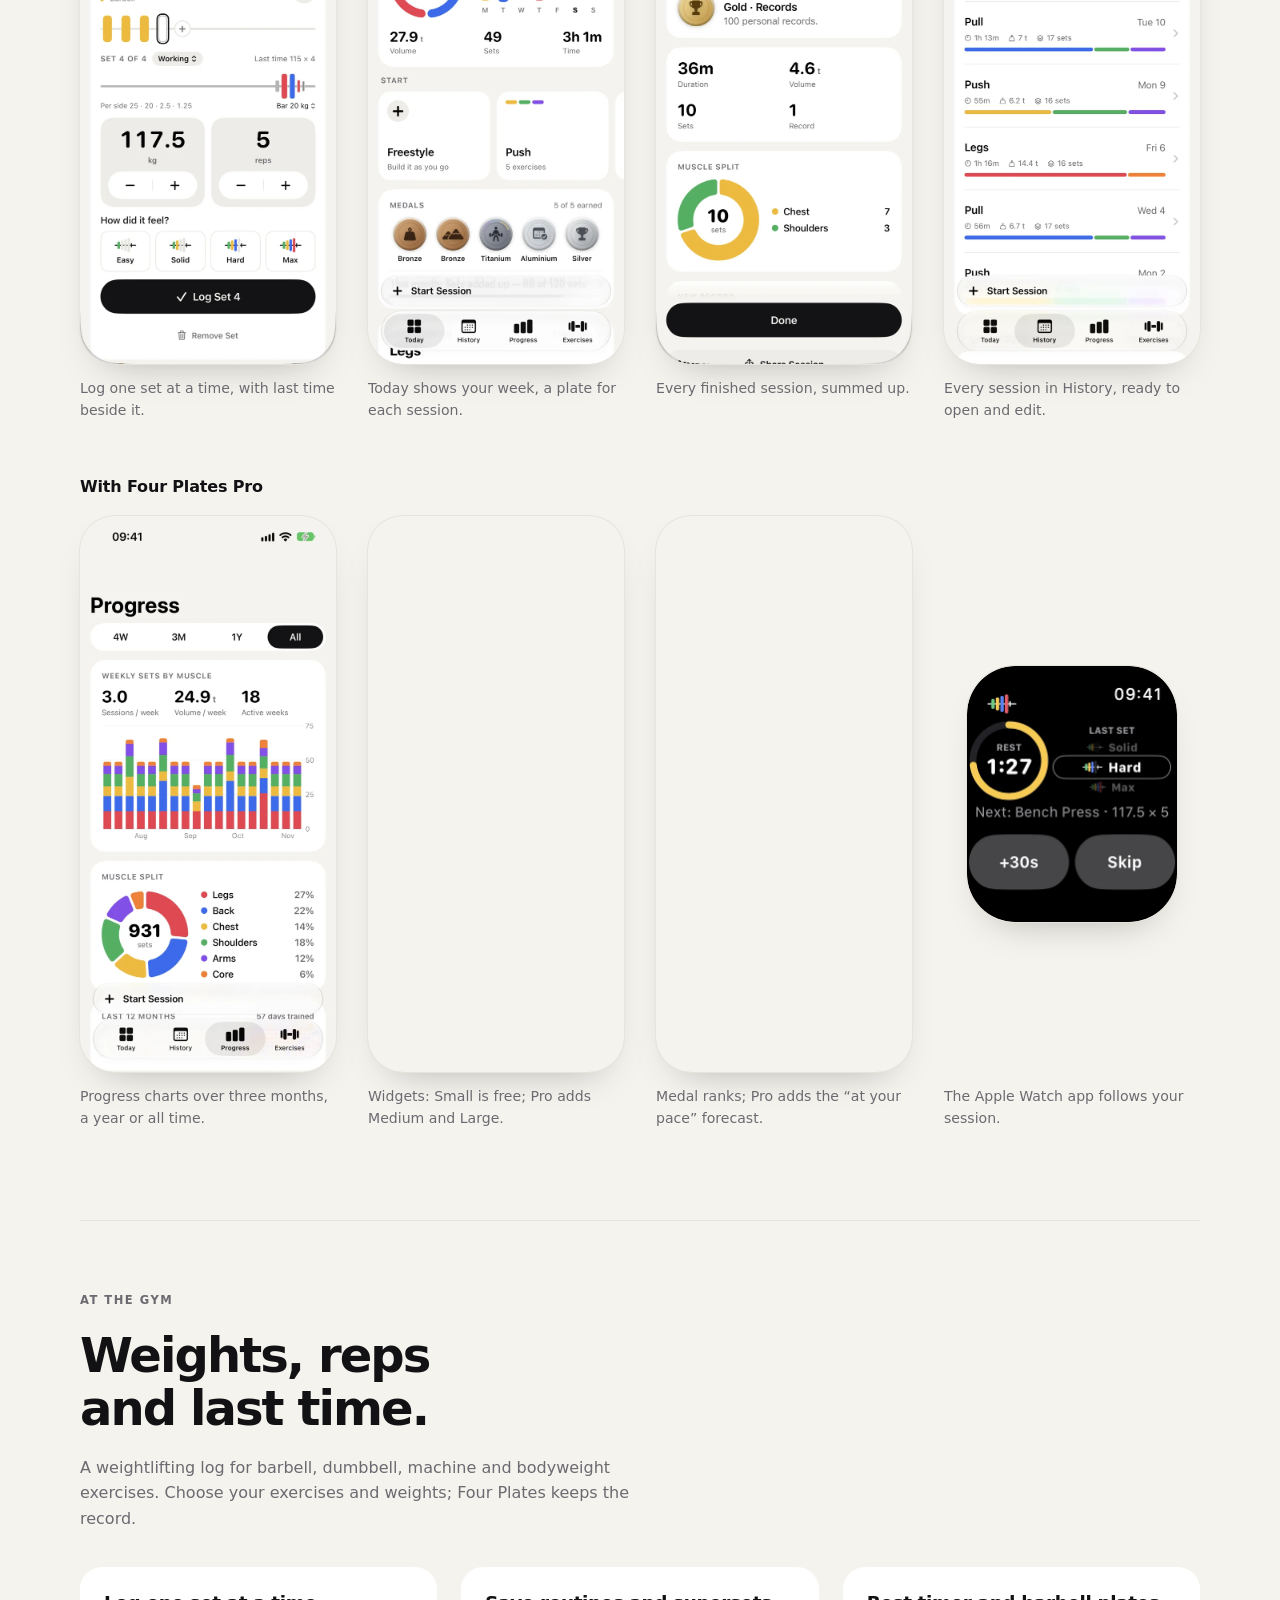
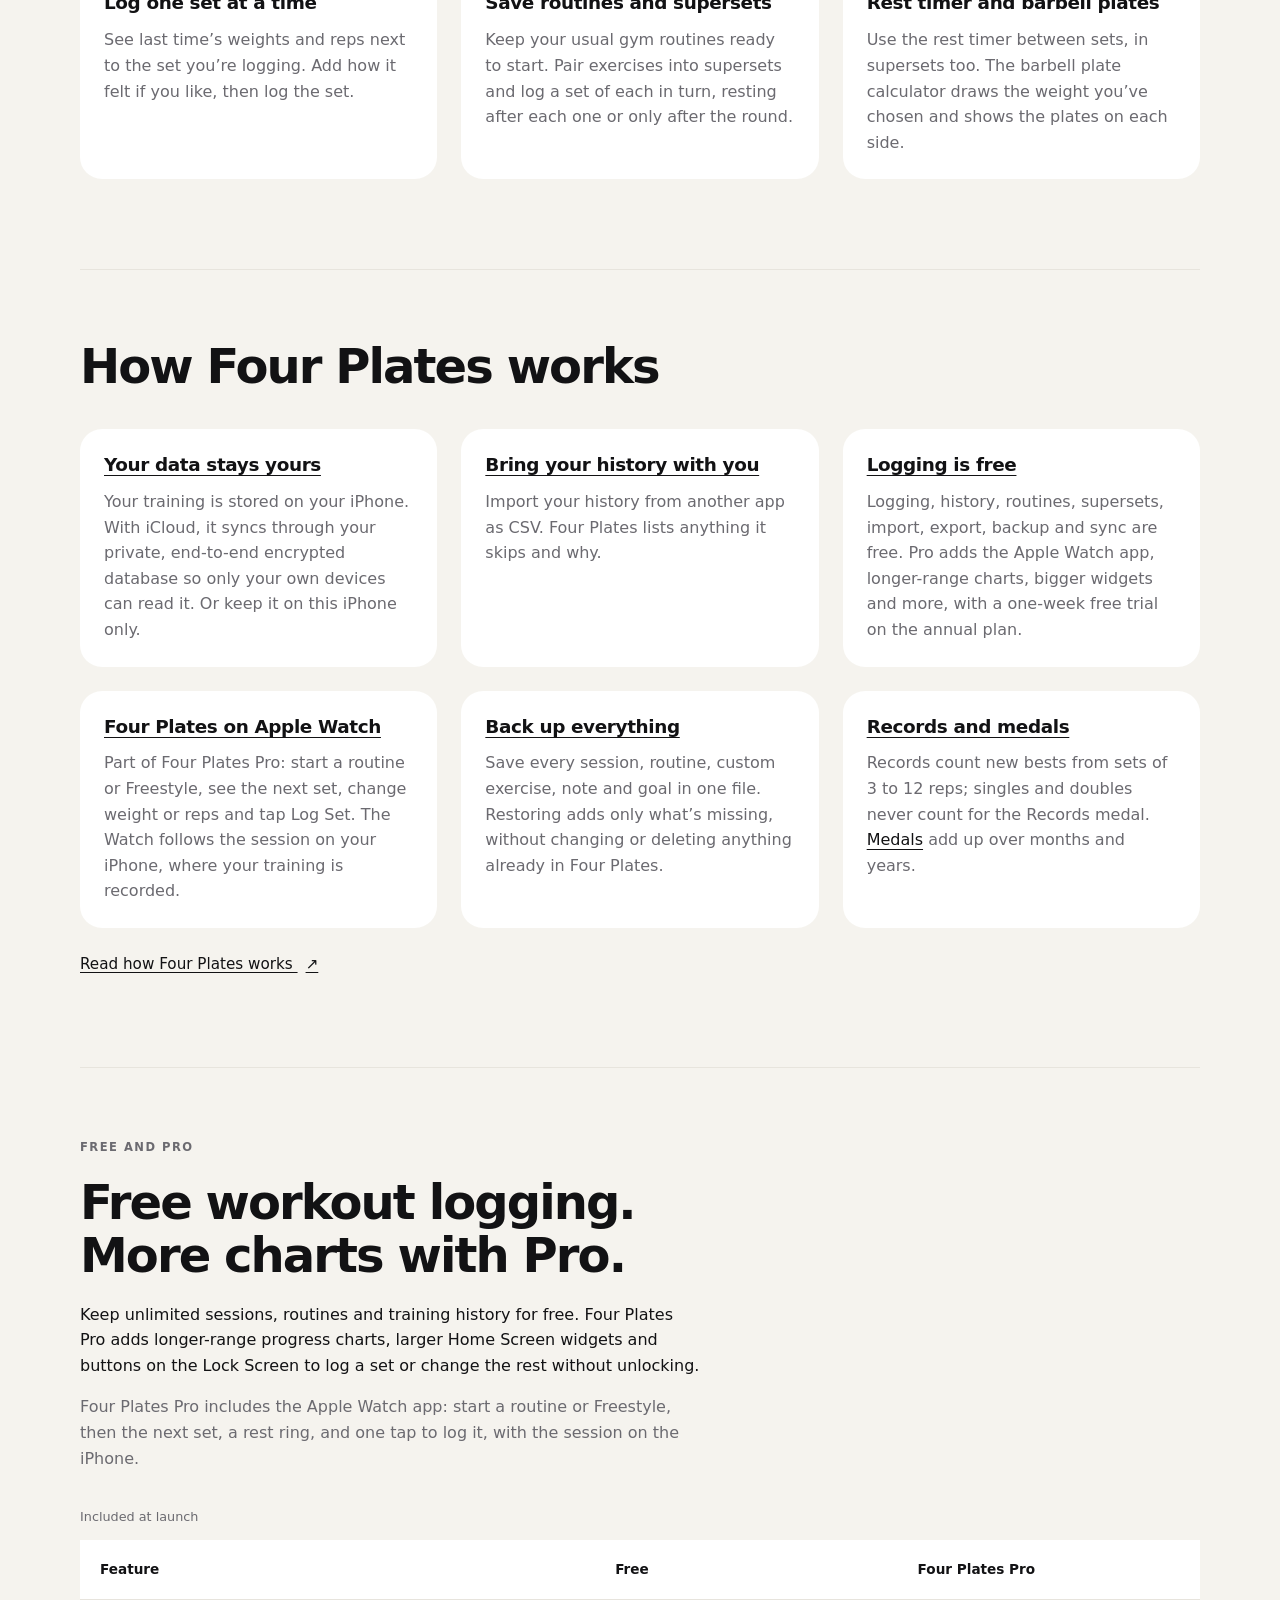
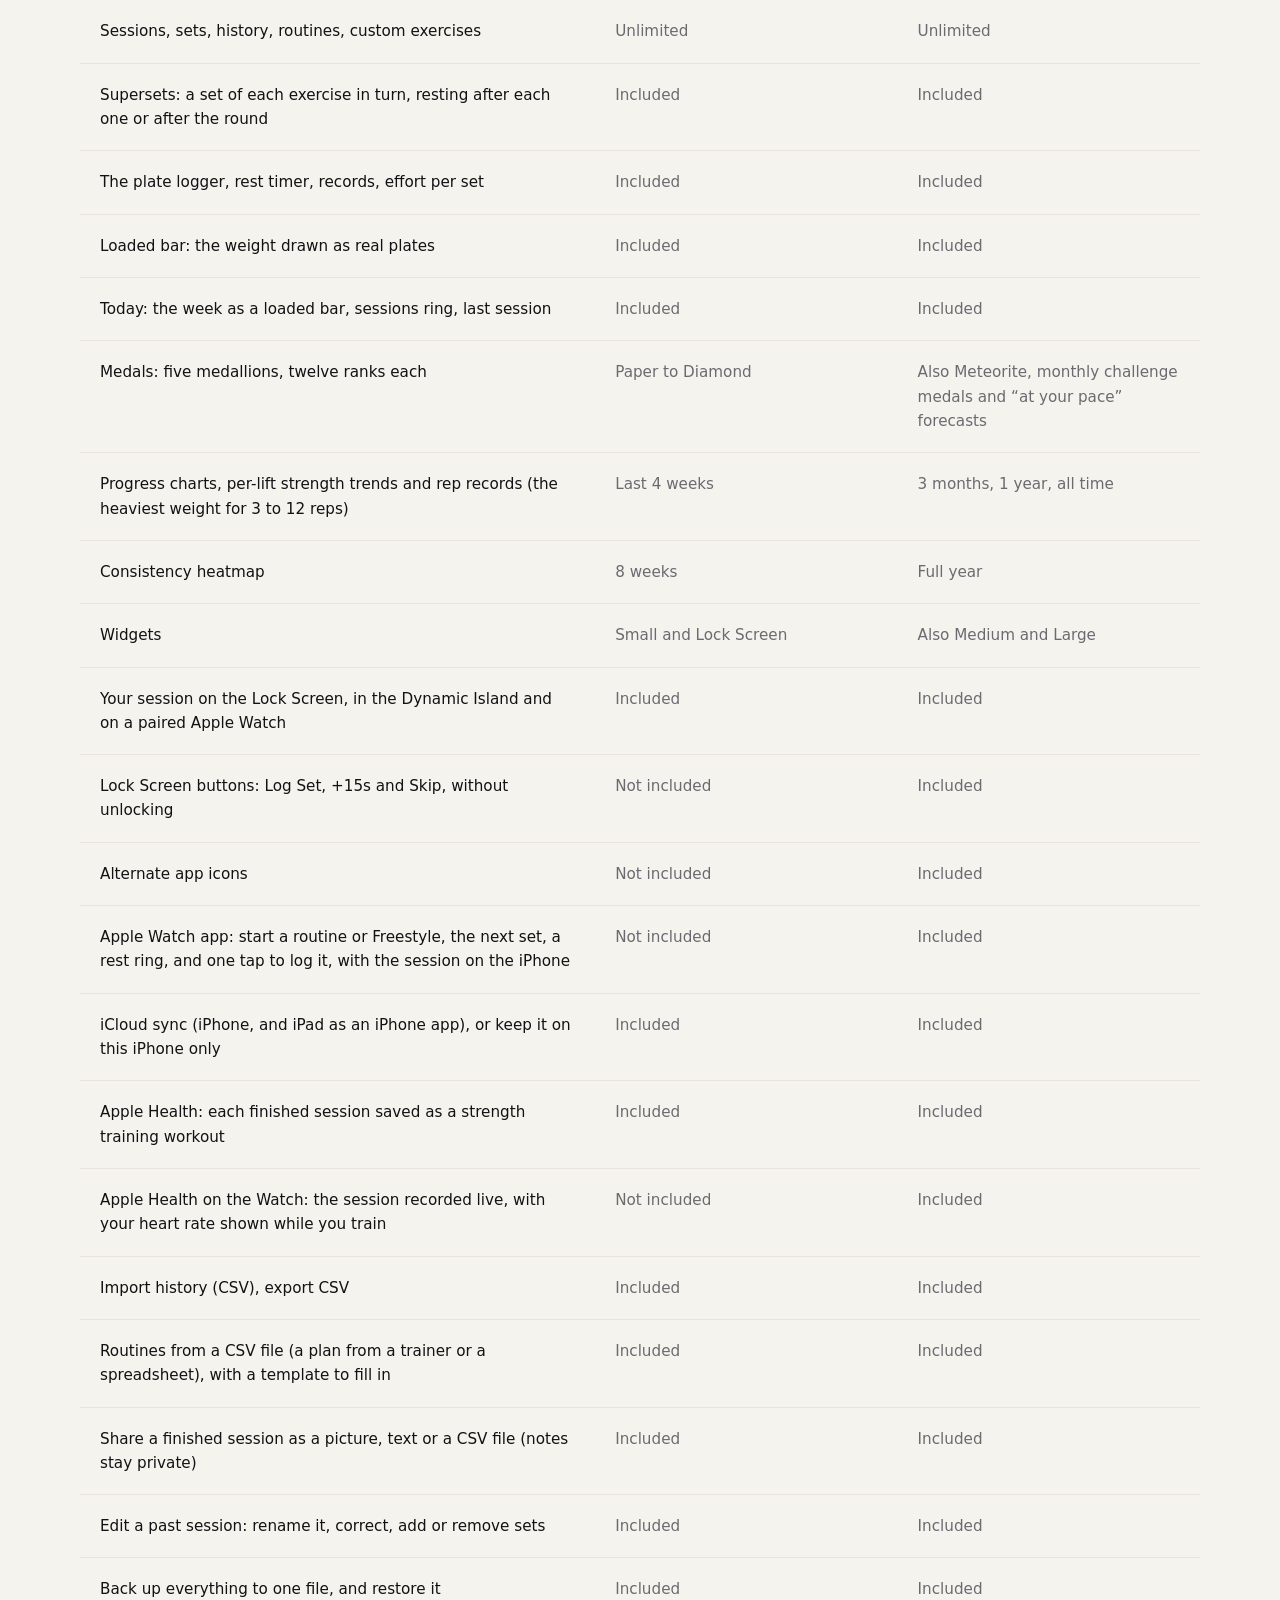
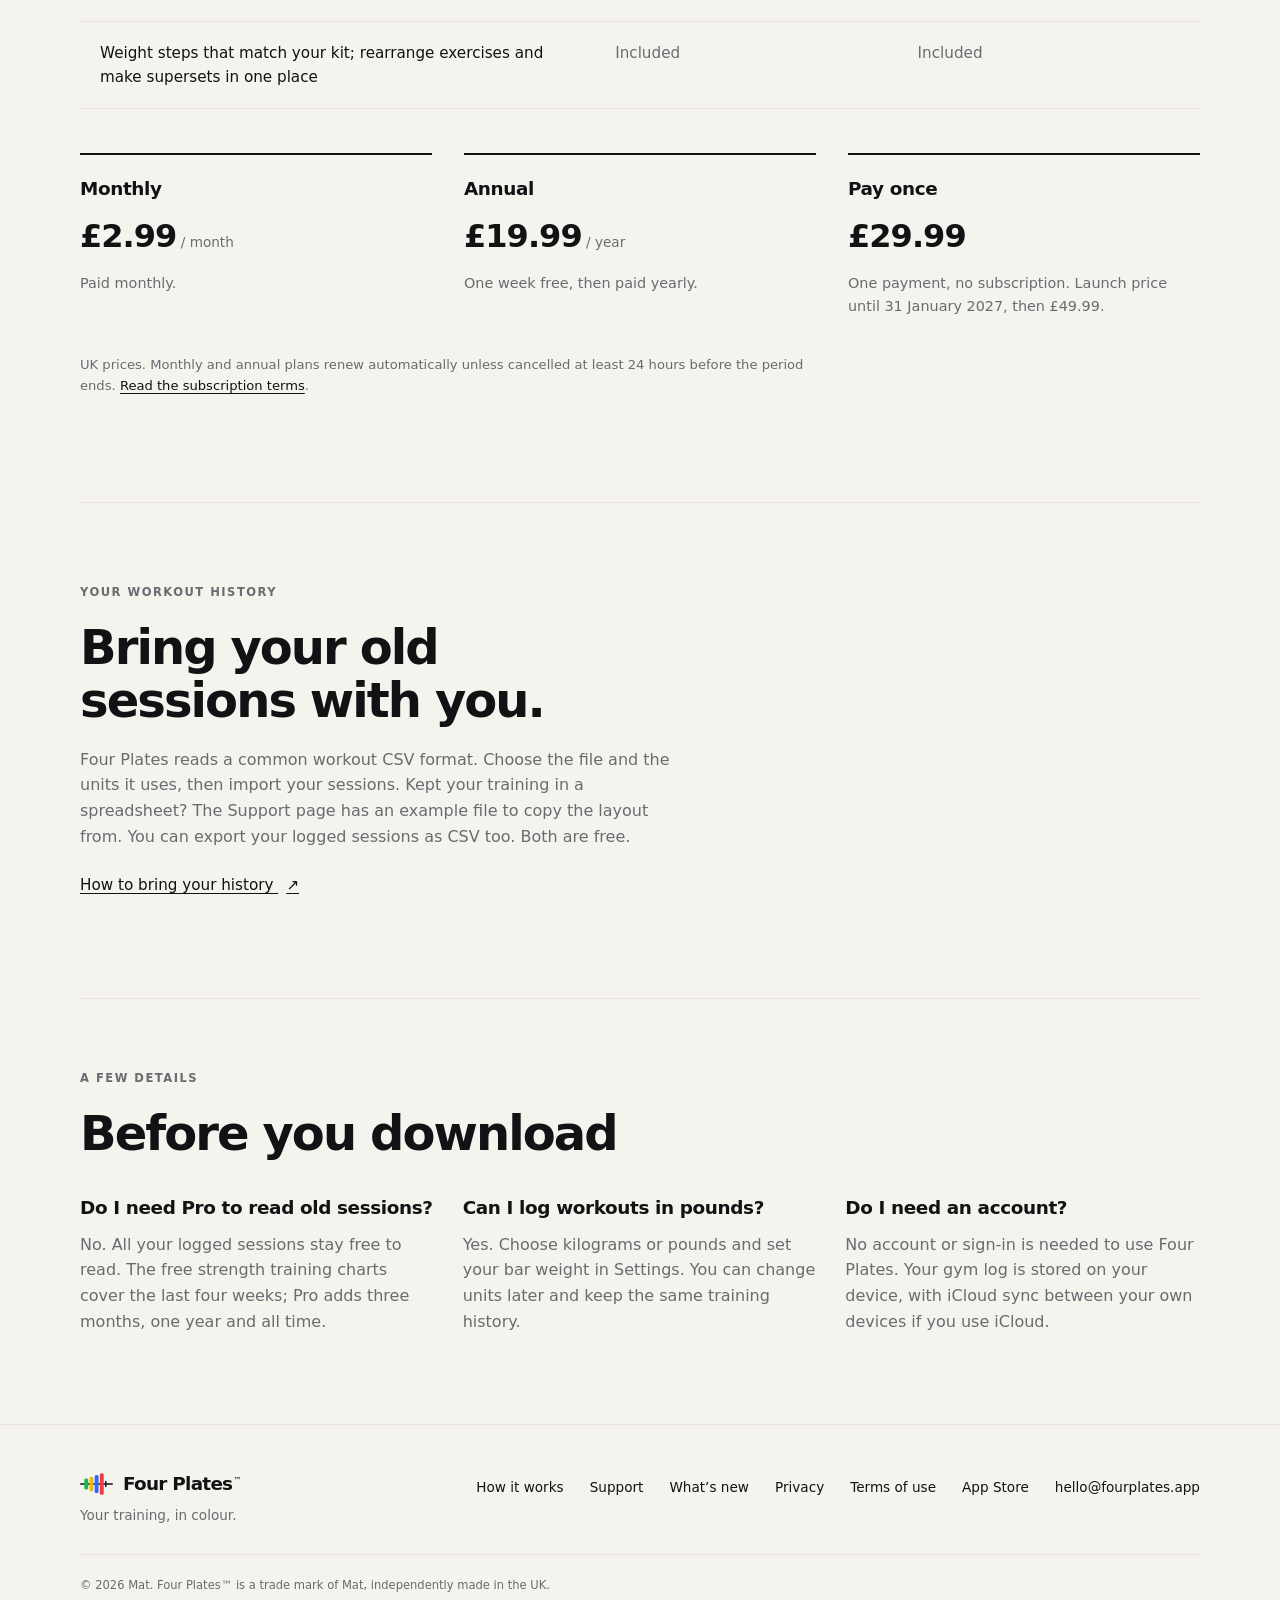
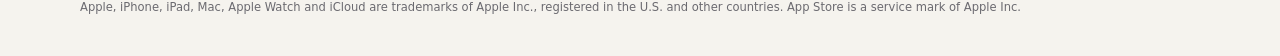
==== commit 4d631927: "Trade mark: ™ on the Four Plates name in every header and footer, and a line in the credits" ====
--- a/index.html
+++ b/index.html
@@ -37,7 +37,7 @@
           <rect class="legs" x="92" y="0" width="18" height="100" rx="7.2"/>
           <rect class="sleeve" x="116" y="35" width="7" height="30" rx="3.5"/>
         </svg>
-        <span>Four Plates</span>
+        <span>Four Plates<sup class="tm">™</sup></span>
       </a>
       <nav class="site-nav" aria-label="Main">
         <a href="./" aria-current="page">Home</a>
@@ -300,7 +300,7 @@
             <rect class="legs" x="92" y="0" width="18" height="100" rx="7.2"/>
             <rect class="sleeve" x="116" y="35" width="7" height="30" rx="3.5"/>
           </svg>
-          <span>Four Plates</span>
+          <span>Four Plates<sup class="tm">™</sup></span>
         </a>
         <p>Your training, in colour.</p>
       </div>
@@ -314,7 +314,7 @@
         <a href="mailto:hello@fourplates.app">hello@fourplates.app</a>
       </nav>
       <div class="credits">
-        <p>© 2026 Mat. Four Plates is independently made in the UK.</p>
+        <p>© 2026 Mat. Four Plates™ is a trade mark of Mat, independently made in the UK.</p>
         <p>Apple, iPhone, iPad, Mac, Apple Watch and iCloud are trademarks of Apple Inc., registered in the U.S. and other countries. App Store is a service mark of Apple Inc.</p>
       </div>
     </div>
--- a/style.css
+++ b/style.css
@@ -219,3 +219,4 @@
   .screens { gap: 24px 16px; margin-bottom: 40px; }
   .screens figcaption { font-size: 0.8rem; }
 }
+.tm { font-size: 0.45em; font-weight: 500; vertical-align: super; line-height: 0; margin-left: 0.1em; }
